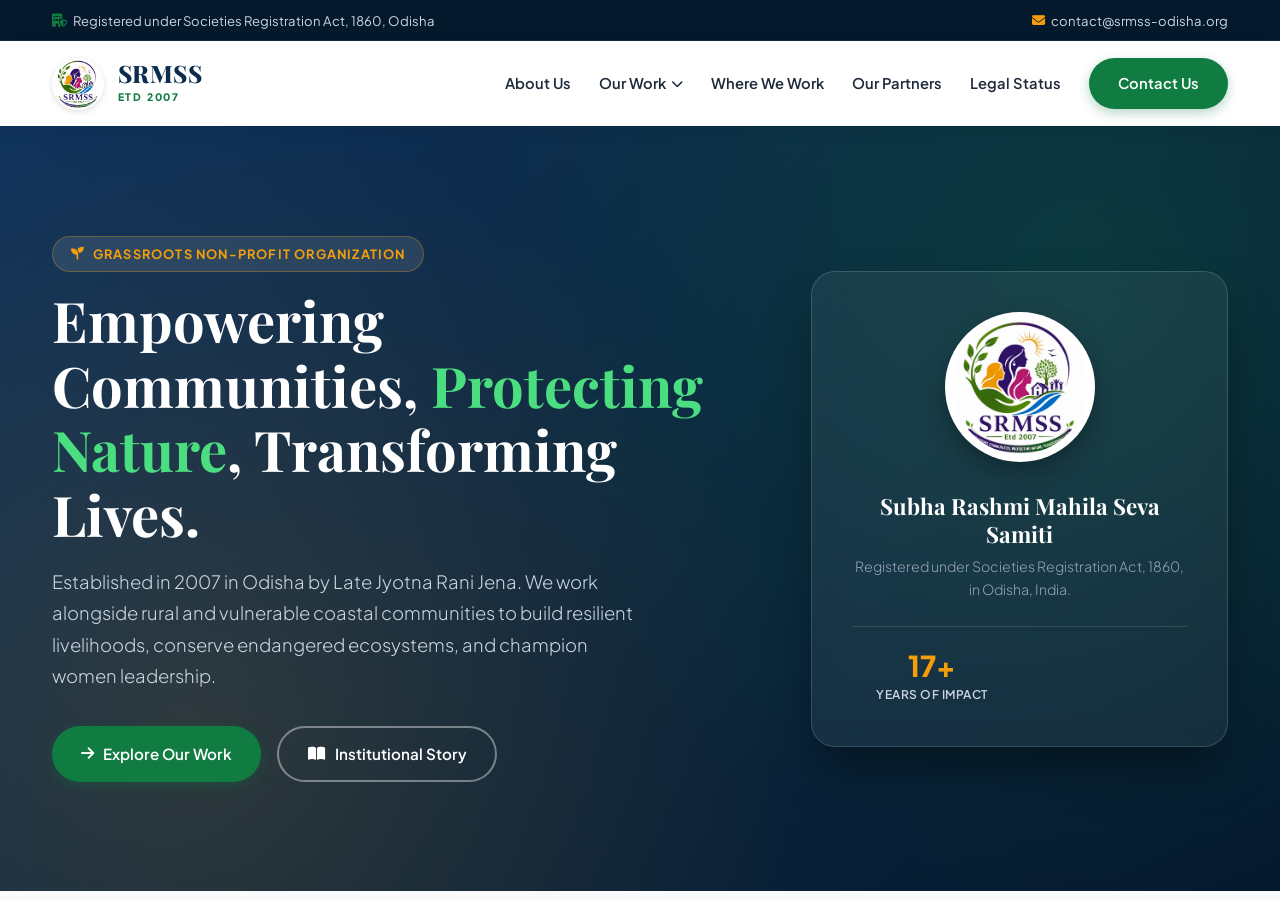
==== index.html @ d003ce86 "Update index.html" ====
<!DOCTYPE html>
<html lang="en">
<head>
    <meta charset="UTF-8">
    <meta name="viewport" content="width=device-width, initial-scale=1.0">
    <title>SRMSS | Subha Rashmi Mahila Seva Samiti</title>
    
    <link rel="preconnect" href="https://fonts.googleapis.com">
    <link rel="preconnect" href="https://fonts.gstatic.com" crossorigin>
    <link href="https://fonts.googleapis.com/css2?family=Plus+Jakarta+Sans:wght@300;400;500;600;700;800&family=Playfair+Display:ital,wght@0,600;0,700;0,800;1,600&display=swap" rel="stylesheet">
    <link rel="stylesheet" href="https://cdnjs.cloudflare.com/ajax/libs/font-awesome/6.4.0/css/all.min.css">
    
    <style>
        :root {
            --primary-blue: #0b2c4d;
            --secondary-blue: #164273;
            --accent-green: #107c41;
            --emerald-light: #e6f4ed;
            --accent-gold: #f59e0b;
            --gold-light: #fef3c7;
            --text-dark: #1e293b;
            --text-muted: #64748b;
            --bg-light: #f8fafc;
            --white: #ffffff;
            --card-shadow: 0 10px 25px -5px rgba(0, 0, 0, 0.08), 0 8px 10px -6px rgba(0, 0, 0, 0.04);
            --hover-shadow: 0 20px 25px -5px rgba(0, 0, 0, 0.12), 0 8px 10px -6px rgba(0, 0, 0, 0.06);
            --transition: all 0.3s cubic-bezier(0.4, 0, 0.2, 1);
        }

        * { margin: 0; padding: 0; box-sizing: border-box; }
        html { scroll-behavior: smooth; font-size: 16px; scroll-padding-top: 90px; }
        body { font-family: 'Plus Jakarta Sans', sans-serif; color: var(--text-dark); background-color: var(--bg-light); line-height: 1.6; overflow-x: hidden; }
        h1, h2, h3, h4, h5 { font-family: 'Playfair Display', serif; color: var(--primary-blue); line-height: 1.25; }
        a { text-decoration: none; color: inherit; transition: var(--transition); }
        ul { list-style: none; }
        .container { width: 100%; max-width: 1240px; margin: 0 auto; padding: 0 2rem; }

        /* Global Badges & Buttons */
        .badge { display: inline-flex; align-items: center; gap: 0.5rem; padding: 0.45rem 1.1rem; background: var(--emerald-light); color: var(--accent-green); border-radius: 50px; font-weight: 700; font-size: 0.8rem; text-transform: uppercase; letter-spacing: 1.2px; margin-bottom: 1rem; }
        .btn { display: inline-flex; align-items: center; justify-content: center; padding: 0.85rem 1.8rem; border-radius: 50px; font-weight: 600; transition: var(--transition); cursor: pointer; border: none; gap: 0.6rem; font-size: 0.95rem; }
        .btn-primary { background: var(--accent-green); color: var(--white); box-shadow: 0 4px 12px rgba(16, 124, 65, 0.3); }
        .btn-primary:hover { background: #0c6333; transform: translateY(-2px); color: var(--white); box-shadow: 0 6px 16px rgba(16, 124, 65, 0.4); }
        .btn-secondary { background: var(--primary-blue); color: var(--white); }
        .btn-secondary:hover { background: var(--secondary-blue); transform: translateY(-2px); color: var(--white); }
        .btn-outline { border: 2px solid rgba(255, 255, 255, 0.4); color: var(--white); background: transparent; }
        .btn-outline:hover { background: var(--white); color: var(--primary-blue); transform: translateY(-2px); }

        /* Top Announcement Bar */
        .top-bar { background: #05192d; color: #cbd5e1; font-size: 0.82rem; padding: 0.6rem 0; border-bottom: 1px solid rgba(255,255,255,0.08); }
        .top-bar .container { display: flex; justify-content: space-between; align-items: center; flex-wrap: wrap; gap: 0.5rem; }
        .top-bar span { display: inline-flex; align-items: center; gap: 0.4rem; }

        /* Fixed Header Navigation */
        header { position: sticky; top: 0; left: 0; width: 100%; background: rgba(255, 255, 255, 0.98); backdrop-filter: blur(12px); z-index: 10000; box-shadow: 0 4px 15px rgba(0, 0, 0, 0.06); }
        nav { display: flex; justify-content: space-between; align-items: center; height: 85px; }
        .logo-container { display: flex; align-items: center; gap: 0.85rem; }
        .logo-img { width: 52px; height: 52px; border-radius: 50%; object-fit: contain; background: var(--white); padding: 2px; box-shadow: 0 2px 6px rgba(0,0,0,0.12); }
        .logo-text { display: flex; flex-direction: column; }
        .logo-title { font-family: 'Playfair Display', serif; font-size: 1.5rem; font-weight: 800; color: var(--primary-blue); line-height: 1; letter-spacing: 0.5px; }
        .logo-subtitle { font-size: 0.65rem; color: var(--accent-green); font-weight: 800; text-transform: uppercase; letter-spacing: 1.8px; margin-top: 4px; }

        /* Navigation Menu */
        .nav-links { display: flex; gap: 1.75rem; align-items: center; }
        .nav-links > li { position: relative; padding: 1rem 0; }
        .nav-links a { font-weight: 600; color: var(--text-dark); font-size: 0.92rem; display: flex; align-items: center; gap: 0.35rem; }
        .nav-links a:hover, .nav-links a.active { color: var(--accent-green); }

        /* Dropdown Menu */
        .dropdown-menu { position: absolute; top: 100%; left: 0; width: 260px; background: var(--white); border-radius: 12px; box-shadow: 0 15px 35px rgba(0,0,0,0.15); padding: 0.6rem 0; opacity: 0; visibility: hidden; transform: translateY(10px); transition: var(--transition); border: 1px solid rgba(0,0,0,0.06); z-index: 10001; }
        .nav-links > li:hover .dropdown-menu { opacity: 1; visibility: visible; transform: translateY(0); }
        .dropdown-menu li a { padding: 0.65rem 1.4rem; font-size: 0.86rem; font-weight: 500; color: var(--text-muted); border-left: 3px solid transparent; display: block; }
        .dropdown-menu li a:hover { background: var(--bg-light); color: var(--accent-green); border-left-color: var(--accent-green); padding-left: 1.65rem; }

        .mobile-toggle { display: none; font-size: 1.6rem; cursor: pointer; color: var(--primary-blue); }

        /* Hero Banner */
        .hero { min-height: 85vh; display: flex; align-items: center; padding: 5rem 0; background: linear-gradient(135deg, #0f335c 0%, #0a2540 50%, #05192d 100%); color: var(--white); position: relative; overflow: hidden; }
        .hero::before { content: ''; position: absolute; top: 0; left: 0; right: 0; bottom: 0; background: radial-gradient(circle at 85% 20%, rgba(16, 124, 65, 0.25) 0%, transparent 50%), radial-gradient(circle at 15% 80%, rgba(245, 158, 11, 0.15) 0%, transparent 50%); pointer-events: none; }
        .hero-grid { display: grid; grid-template-columns: 1.25fr 0.75fr; gap: 4rem; align-items: center; position: relative; z-index: 1; }
        .hero h1 { font-size: 3.5rem; color: var(--white); margin-bottom: 1.25rem; font-weight: 700; line-height: 1.15; }
        .hero h1 span { color: #4ade80; }
        .hero p { font-size: 1.15rem; color: #cbd5e1; margin-bottom: 2.2rem; max-width: 600px; font-weight: 300; line-height: 1.7; }
        
        /* Hero Visual Card */
        .hero-card { background: rgba(255, 255, 255, 0.06); border: 1px solid rgba(255, 255, 255, 0.15); padding: 2.5rem; border-radius: 24px; backdrop-filter: blur(12px); text-align: center; box-shadow: 0 25px 50px -12px rgba(0, 0, 0, 0.5); }
        .hero-card img { width: 150px; height: 150px; margin: 0 auto 1.5rem; border-radius: 50%; background: var(--white); padding: 8px; box-shadow: 0 10px 25px rgba(0,0,0,0.3); }
        .hero-card h3 { color: var(--white); font-size: 1.4rem; margin-bottom: 0.4rem; }
        .hero-card p { color: #94a3b8; font-size: 0.88rem; margin-bottom: 1.5rem; }
        .hero-stats { display: grid; grid-template-columns: 1fr 1fr; gap: 1rem; border-top: 1px solid rgba(255,255,255,0.12); padding-top: 1.5rem; }
        .stat-item h4 { color: var(--accent-gold); font-size: 1.8rem; font-family: 'Plus Jakarta Sans', sans-serif; font-weight: 800; line-height: 1; }
        .stat-item span { font-size: 0.75rem; color: #cbd5e1; text-transform: uppercase; letter-spacing: 0.5px; font-weight: 600; }

        /* Section Layouts */
        .section-padding { padding: 6rem 0; }
        .section-header { text-align: center; max-width: 780px; margin: 0 auto 4rem; }
        .section-header h2 { font-size: 2.6rem; margin-bottom: 1rem; }
        .section-header p { color: var(--text-muted); font-size: 1.1rem; line-height: 1.7; }

        /* Grid Utilities */
        .grid-2 { display: grid; grid-template-columns: 1fr 1fr; gap: 3.5rem; align-items: center; }
        .grid-3 { display: grid; grid-template-columns: repeat(3, 1fr); gap: 2.2rem; }
        .grid-4 { display: grid; grid-template-columns: repeat(4, 1fr); gap: 1.5rem; }

        /* Overview & Mission Section */
        .about-box { background: var(--white); padding: 3rem; border-radius: 24px; box-shadow: var(--card-shadow); border-left: 6px solid var(--accent-green); }
        .about-box h3 { font-size: 1.8rem; margin-bottom: 1rem; }
        .about-box p { color: var(--text-muted); margin-bottom: 1.25rem; font-size: 1.02rem; }
        .quote-box { background: var(--emerald-light); padding: 1.5rem; border-radius: 12px; margin-top: 1.5rem; }
        .quote-box p { color: var(--primary-blue); font-weight: 600; font-size: 1.05rem; margin: 0; font-style: italic; }

        /* Thematic Pillars Grid */
        .pillar-card { background: var(--white); border-radius: 20px; overflow: hidden; box-shadow: var(--card-shadow); transition: var(--transition); border: 1px solid rgba(0,0,0,0.04); display: flex; flex-direction: column; justify-content: space-between; }
        .pillar-card:hover { transform: translateY(-8px); box-shadow: var(--hover-shadow); }
        .pillar-header { padding: 2.2rem 2.2rem 1rem; position: relative; }
        .pillar-icon { width: 54px; height: 54px; border-radius: 14px; background: var(--emerald-light); color: var(--accent-green); display: flex; align-items: center; justify-content: center; font-size: 1.6rem; margin-bottom: 1.5rem; }
        .pillar-card.gold .pillar-icon { background: var(--gold-light); color: var(--accent-gold); }
        .pillar-card.blue .pillar-icon { background: #e0f2fe; color: var(--primary-blue); }
        .pillar-card h3 { font-size: 1.45rem; margin-bottom: 0.75rem; }
        .pillar-card p { color: var(--text-muted); font-size: 0.94rem; margin-bottom: 1.5rem; line-height: 1.6; }
        .pillar-body { padding: 0 2.2rem 2.2rem; }
        .bullet-list { padding-left: 1.2rem; margin-bottom: 1.8rem; }
        .bullet-list li { font-size: 0.88rem; color: var(--text-muted); margin-bottom: 0.5rem; list-style-type: disc; }
        .card-link { display: inline-flex; align-items: center; gap: 0.5rem; font-weight: 700; color: var(--accent-green); font-size: 0.92rem; transition: var(--transition); }
        .card-link:hover { gap: 0.8rem; color: var(--primary-blue); }

        /* Approach Step Methodology */
        .approach-sec { background: #f1f5f9; }
        .step-card { background: var(--white); padding: 1.8rem; border-radius: 16px; text-align: center; box-shadow: 0 4px 6px rgba(0,0,0,0.03); transition: var(--transition); position: relative; border-bottom: 4px solid transparent; }
        .step-card:hover { transform: translateY(-5px); box-shadow: var(--card-shadow); border-bottom-color: var(--accent-green); }
        .step-num { font-size: 0.75rem; font-weight: 800; color: #94a3b8; text-transform: uppercase; letter-spacing: 1px; display: block; margin-bottom: 0.8rem; }
        .step-icon { width: 50px; height: 50px; border-radius: 50%; background: var(--bg-light); color: var(--primary-blue); display: flex; align-items: center; justify-content: center; font-size: 1.3rem; margin: 0 auto 1rem; transition: var(--transition); }
        .step-card:hover .step-icon { background: var(--accent-green); color: var(--white); }
        .step-card h4 { font-size: 1.15rem; margin-bottom: 0.4rem; font-family: 'Plus Jakarta Sans', sans-serif; font-weight: 700; }
        .step-card p { font-size: 0.85rem; color: var(--text-muted); }

        /* Impact Counter Banner */
        .impact-banner { background: linear-gradient(135deg, #0b2c4d 0%, #107c41 100%); color: var(--white); padding: 5rem 0; text-align: center; }
        .impact-grid { display: grid; grid-template-columns: repeat(4, 1fr); gap: 2rem; }
        .impact-item h3 { font-size: 3.2rem; color: var(--accent-gold); font-family: 'Plus Jakarta Sans', sans-serif; font-weight: 800; margin-bottom: 0.2rem; line-height: 1; }
        .impact-item p { font-size: 1rem; color: #e2e8f0; font-weight: 500; }

        /* Where We Work Summary */
        .loc-box { background: var(--white); padding: 3rem; border-radius: 24px; box-shadow: var(--card-shadow); }
        .loc-list li { display: flex; gap: 1rem; align-items: flex-start; margin-bottom: 1.25rem; font-size: 0.96rem; color: var(--text-muted); }
        .loc-list li i { color: var(--accent-green); font-size: 1.2rem; margin-top: 3px; }

        /* Call to Action Banner */
        .cta-sec { background: #0a2540; color: var(--white); padding: 5rem 0; text-align: center; position: relative; }
        .cta-sec h2 { color: var(--white); font-size: 2.8rem; margin-bottom: 1rem; }
        .cta-sec p { color: #cbd5e1; max-width: 650px; margin: 0 auto 2.5rem; font-size: 1.1rem; }

        /* Footer */
        footer { background: #05192d; color: var(--white); padding: 4.5rem 0 2rem; border-top: 4px solid var(--accent-green); }
        .footer-grid { display: grid; grid-template-columns: 2fr 1fr 1fr 1.5fr; gap: 3.5rem; margin-bottom: 3.5rem; }
        .footer-about p { color: #94a3b8; margin-top: 1rem; font-size: 0.9rem; max-width: 330px; line-height: 1.6; }
        .footer-links h4 { color: var(--white); font-size: 1.1rem; margin-bottom: 1.25rem; font-family: 'Plus Jakarta Sans', sans-serif; font-weight: 700; }
        .footer-links ul li { margin-bottom: 0.65rem; }
        .footer-links ul li a { color: #94a3b8; font-size: 0.9rem; }
        .footer-links ul li a:hover { color: var(--accent-green); padding-left: 5px; }
        .footer-contact li { display: flex; gap: 0.8rem; color: #94a3b8; margin-bottom: 0.8rem; font-size: 0.9rem; align-items: flex-start; }
        .footer-contact li i { color: var(--accent-green); margin-top: 4px; }
        .footer-bottom { border-top: 1px solid rgba(255, 255, 255, 0.1); padding-top: 2rem; text-align: center; color: #64748b; font-size: 0.85rem; display: flex; justify-content: space-between; align-items: center; flex-wrap: wrap; gap: 1rem; }

        /* Responsive Breakpoints */
        @media (max-width: 1024px) {
            .hero-grid, .grid-2, .grid-3, .grid-4 { grid-template-columns: 1fr 1fr; }
            .impact-grid, .footer-grid { grid-template-columns: 1fr 1fr; }
            .hero h1 { font-size: 2.8rem; }
        }
        @media (max-width: 768px) {
            .nav-links { position: fixed; top: 85px; left: -100%; width: 100%; height: calc(100vh - 85px); background: var(--white); flex-direction: column; justify-content: flex-start; padding-top: 2.5rem; gap: 1.25rem; box-shadow: 0 10px 15px rgba(0,0,0,0.05); z-index: 99999; }
            .nav-links.active { left: 0; }
            .nav-links > li { width: 100%; text-align: center; }
            .dropdown-menu { position: static; width: 90%; margin: 0.5rem auto 0; box-shadow: none; border: 1px solid rgba(0,0,0,0.08); display: none; }
            .nav-links > li:hover .dropdown-menu { display: block; }
            .mobile-toggle { display: block; }
            .hero-grid, .grid-2, .grid-3, .grid-4, .impact-grid, .footer-grid { grid-template-columns: 1fr; }
            .hero { text-align: center; padding: 3rem 0; }
            .hero p { margin: 0 auto 2rem; }
            .hero-stats { max-width: 300px; margin: 1.5rem auto 0; }
            .section-header h2, .hero h1, .cta-sec h2 { font-size: 2.2rem; }
        }
    </style>
</head>
<body>

    <div class="top-bar">
        <div class="container">
            <span><i class="fa-solid fa-building-shield" style="color: var(--accent-green);"></i> Registered under Societies Registration Act, 1860, Odisha</span>
            <span><i class="fa-solid fa-envelope" style="color: var(--accent-gold);"></i> contact@srmss-odisha.org</span>
        </div>
    </div>

    <header>
        <div class="container">
            <nav>
                <a href="index.html" class="logo-container">
                    <img src="IMG-20260717-WA0000.jpg" alt="SRMSS Logo" class="logo-img" onerror="this.src='https://via.placeholder.com/52/0b2c4d/ffffff?text=SRMSS'">
                    <div class="logo-text">
                        <span class="logo-title">SRMSS</span>
                        <span class="logo-subtitle">Etd 2007</span>
                    </div>
                </a>
                <ul class="nav-links" id="navLinks">
                    <li><a href="about.html">About Us</a></li>
                    <li class="dropdown">
                        <a href="work.html">Our Work <i class="fa-solid fa-chevron-down" style="font-size: 0.75rem;"></i></a>
                        <ul class="dropdown-menu">
                            <li><a href="work.html#fisheries"><i class="fa-solid fa-fish"></i> Sustainable Fisheries</a></li>
                            <li><a href="work.html#women"><i class="fa-solid fa-person-dress"></i> Women Empowerment</a></li>
                            <li><a href="work.html#coastal"><i class="fa-solid fa-water"></i> Coastal Conservation</a></li>
                            <li><a href="work.html#disaster"><i class="fa-solid fa-house-tsunami"></i> Disaster Preparedness</a></li>
                            <li><a href="work.html#wash"><i class="fa-solid fa-faucet-drip"></i> WASH Initiatives</a></li>
                            <li><a href="work.html#health"><i class="fa-solid fa-heart-pulse"></i> Community Health</a></li>
                        </ul>
                    </li>
                    <li><a href="where-we-work.html">Where We Work</a></li>
                    <li><a href="partners.html">Our Partners</a></li>
                    <li><a href="legal-status.html">Legal Status</a></li>
                    <li><a href="contact.html" class="btn btn-primary" style="color:white;">Contact Us</a></li>
                </ul>
                <div class="mobile-toggle" id="mobileToggle"><i class="fa-solid fa-bars"></i></div>
            </nav>
        </div>
    </header>

    <section class="hero">
        <div class="container">
            <div class="hero-grid">
                <div>
                    <div class="badge" style="background: rgba(255,255,255,0.1); color: var(--accent-gold); border: 1px solid rgba(245,158,11,0.3);"><i class="fa-solid fa-seedling"></i> Grassroots Non-Profit Organization</div>
                    <h1>Empowering Communities, <span>Protecting Nature</span>, Transforming Lives.</h1>
                    <p>Established in 2007 in Odisha by Late Jyotna Rani Jena. We work alongside rural and vulnerable coastal communities to build resilient livelihoods, conserve endangered ecosystems, and champion women leadership.</p>
                    <div style="display: flex; gap: 1rem; flex-wrap: wrap; justify-content: inherit;">
                        <a href="work.html" class="btn btn-primary"><i class="fa-solid fa-arrow-right"></i> Explore Our Work</a>
                        <a href="about.html" class="btn btn-outline"><i class="fa-solid fa-book-open"></i> Institutional Story</a>
                    </div>
                </div>
                <div class="hero-card">
                    <img src="IMG-20260717-WA0000.jpg" alt="SRMSS Emblem" onerror="this.src='https://via.placeholder.com/150/107c41/ffffff?text=SRMSS'">
                    <h3>Subha Rashmi Mahila Seva Samiti</h3>
                    <p>Registered under Societies Registration Act, 1860, in Odisha, India.</p>
                    <div class="hero-stats">
                        <div class="stat-item">
                            <h4>17+</h4>
                            <span>Years of Impact</span>
                        </div>
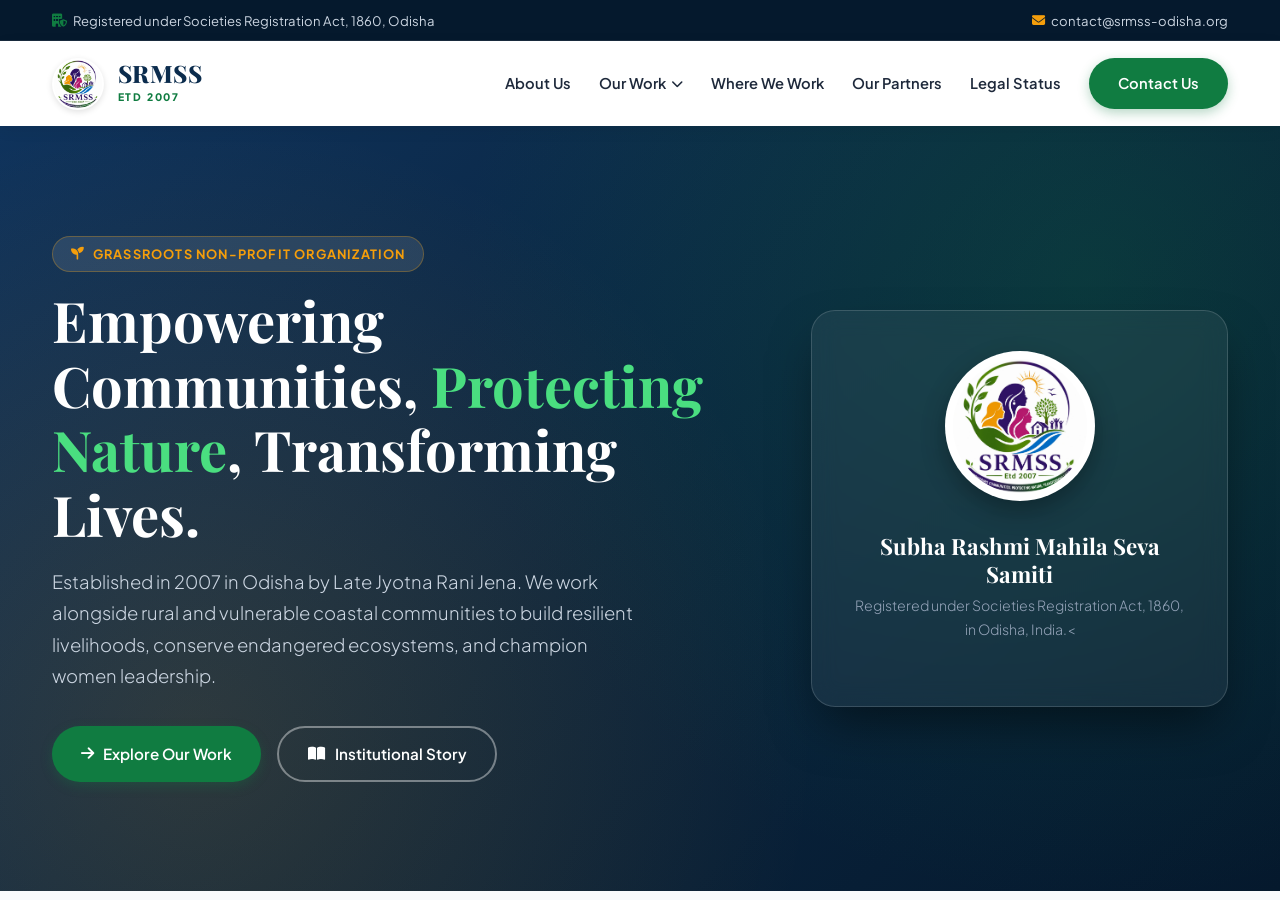
==== commit 1c4c91a5: "Update index.html" ====
--- a/index.html
+++ b/index.html
@@ -4,6 +4,7 @@
     <meta charset="UTF-8">
     <meta name="viewport" content="width=device-width, initial-scale=1.0">
     <title>SRMSS | Subha Rashmi Mahila Seva Samiti</title>
+    <meta name="description" content="Subha Rashmi Mahila Seva Samiti (SRMSS) is a registered grassroots non-profit organization established in 2007 in Odisha, dedicated to sustainable development, coastal conservation, and women empowerment.">
     
     <link rel="preconnect" href="https://fonts.googleapis.com">
     <link rel="preconnect" href="https://fonts.gstatic.com" crossorigin>
@@ -239,10 +240,4 @@
                 <div class="hero-card">
                     <img src="IMG-20260717-WA0000.jpg" alt="SRMSS Emblem" onerror="this.src='https://via.placeholder.com/150/107c41/ffffff?text=SRMSS'">
                     <h3>Subha Rashmi Mahila Seva Samiti</h3>
-                    <p>Registered under Societies Registration Act, 1860, in Odisha, India.</p>
-                    <div class="hero-stats">
-                        <div class="stat-item">
-                            <h4>17+</h4>
-                            <span>Years of Impact</span>
-                        </div>
-                   
+                    <p>Registered under Societies Registration Act, 1860, in Odisha, India.<
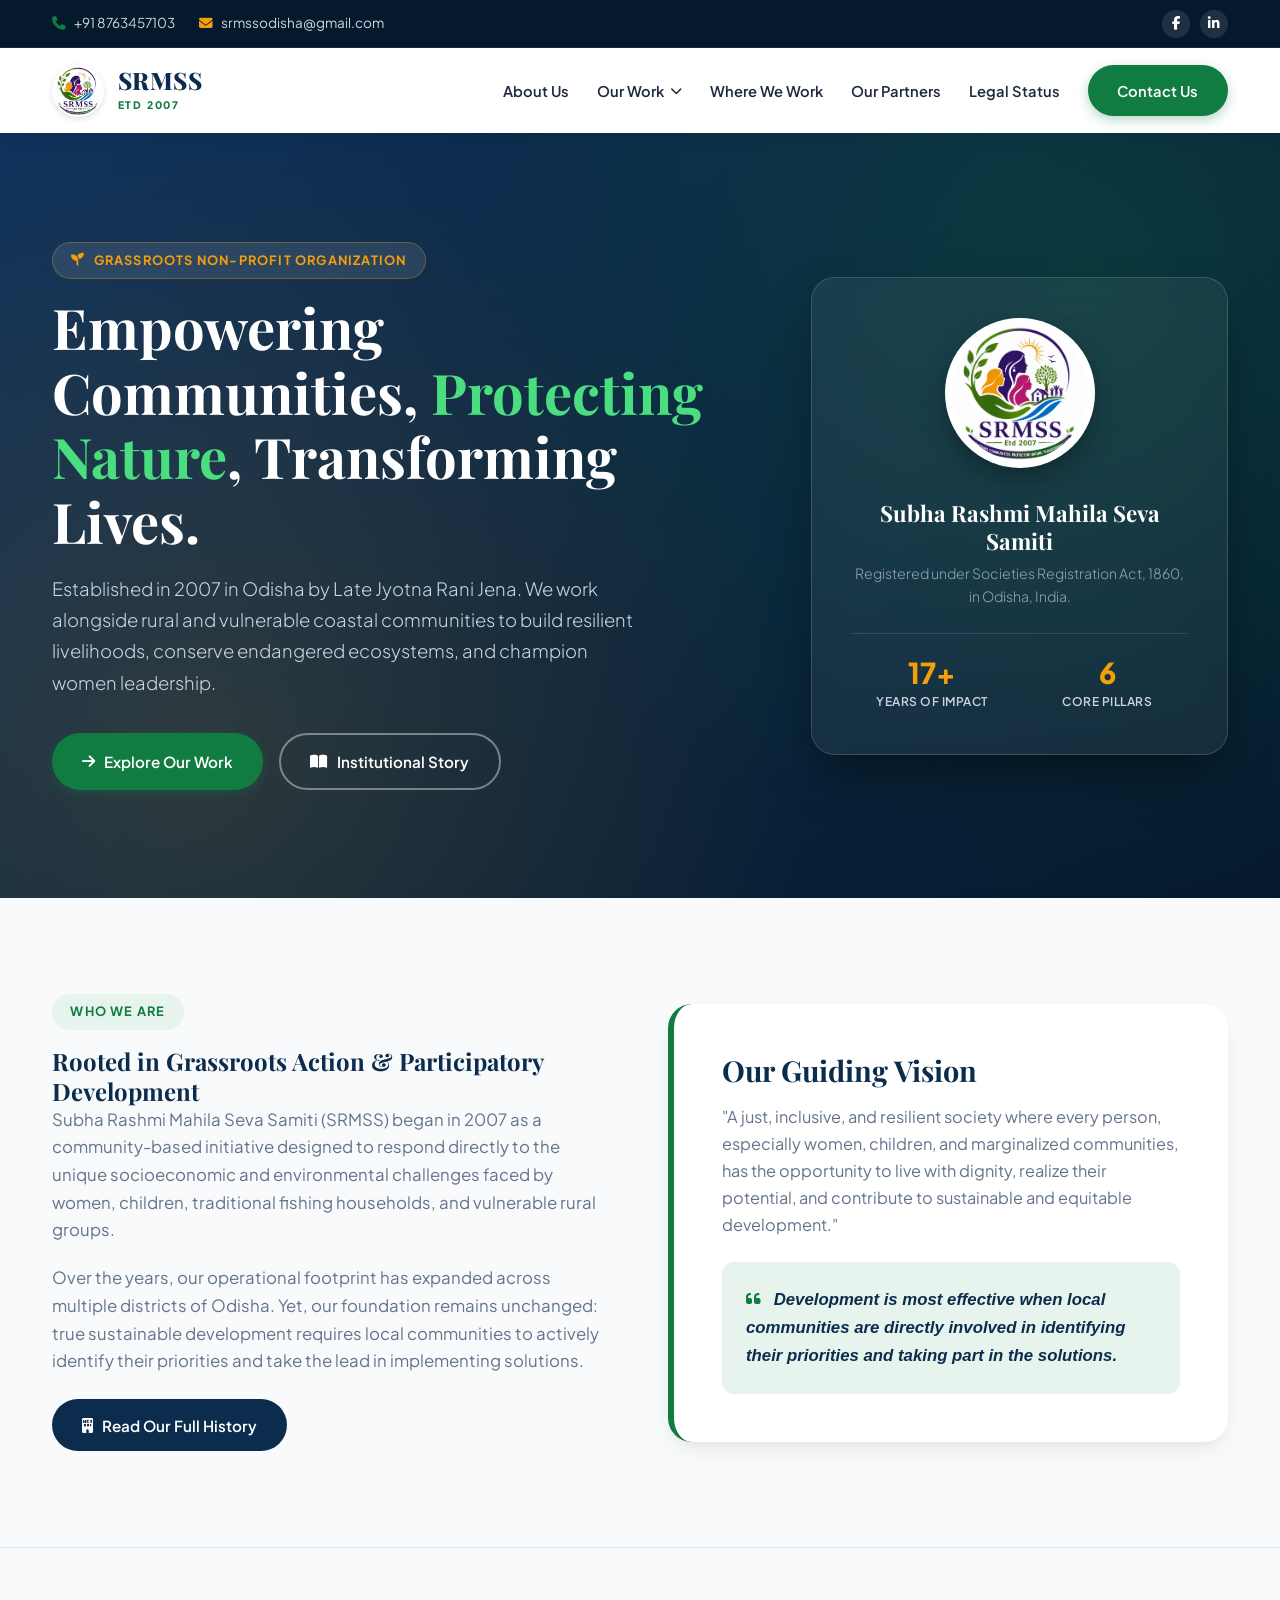
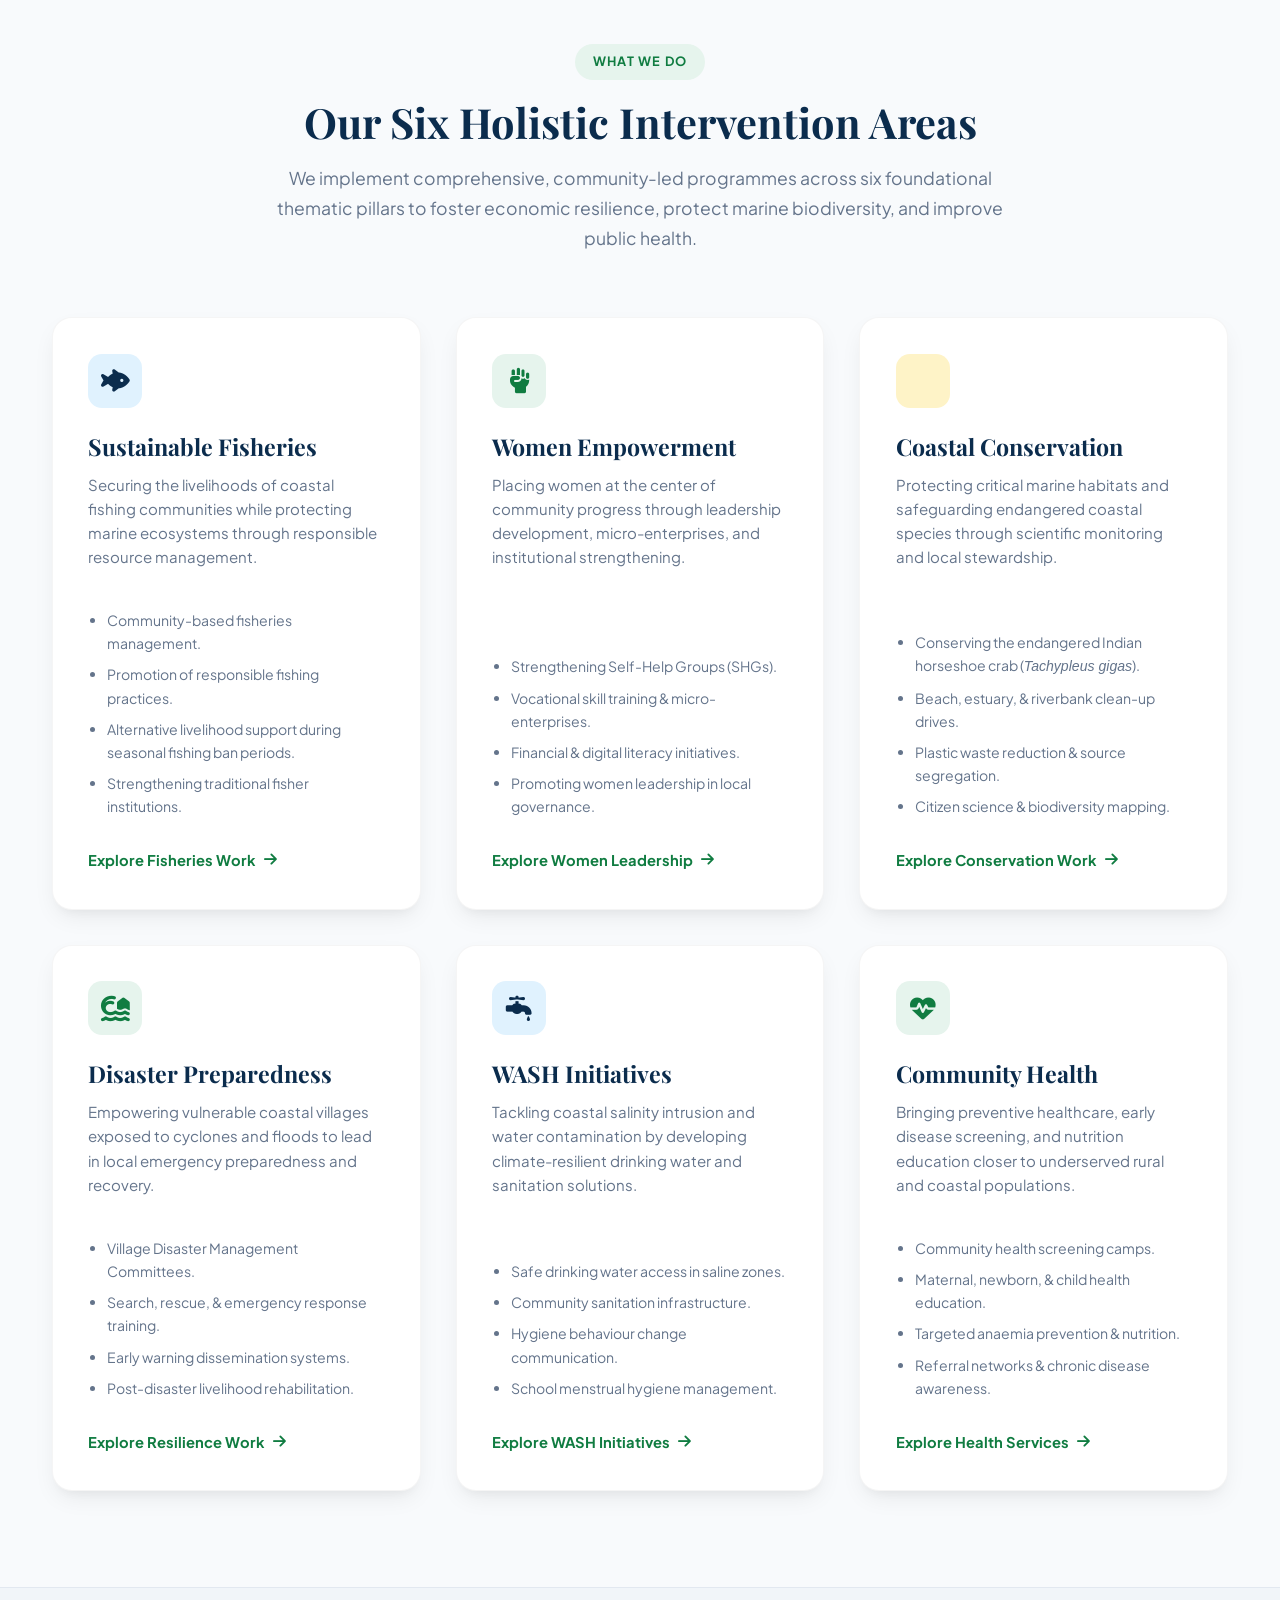
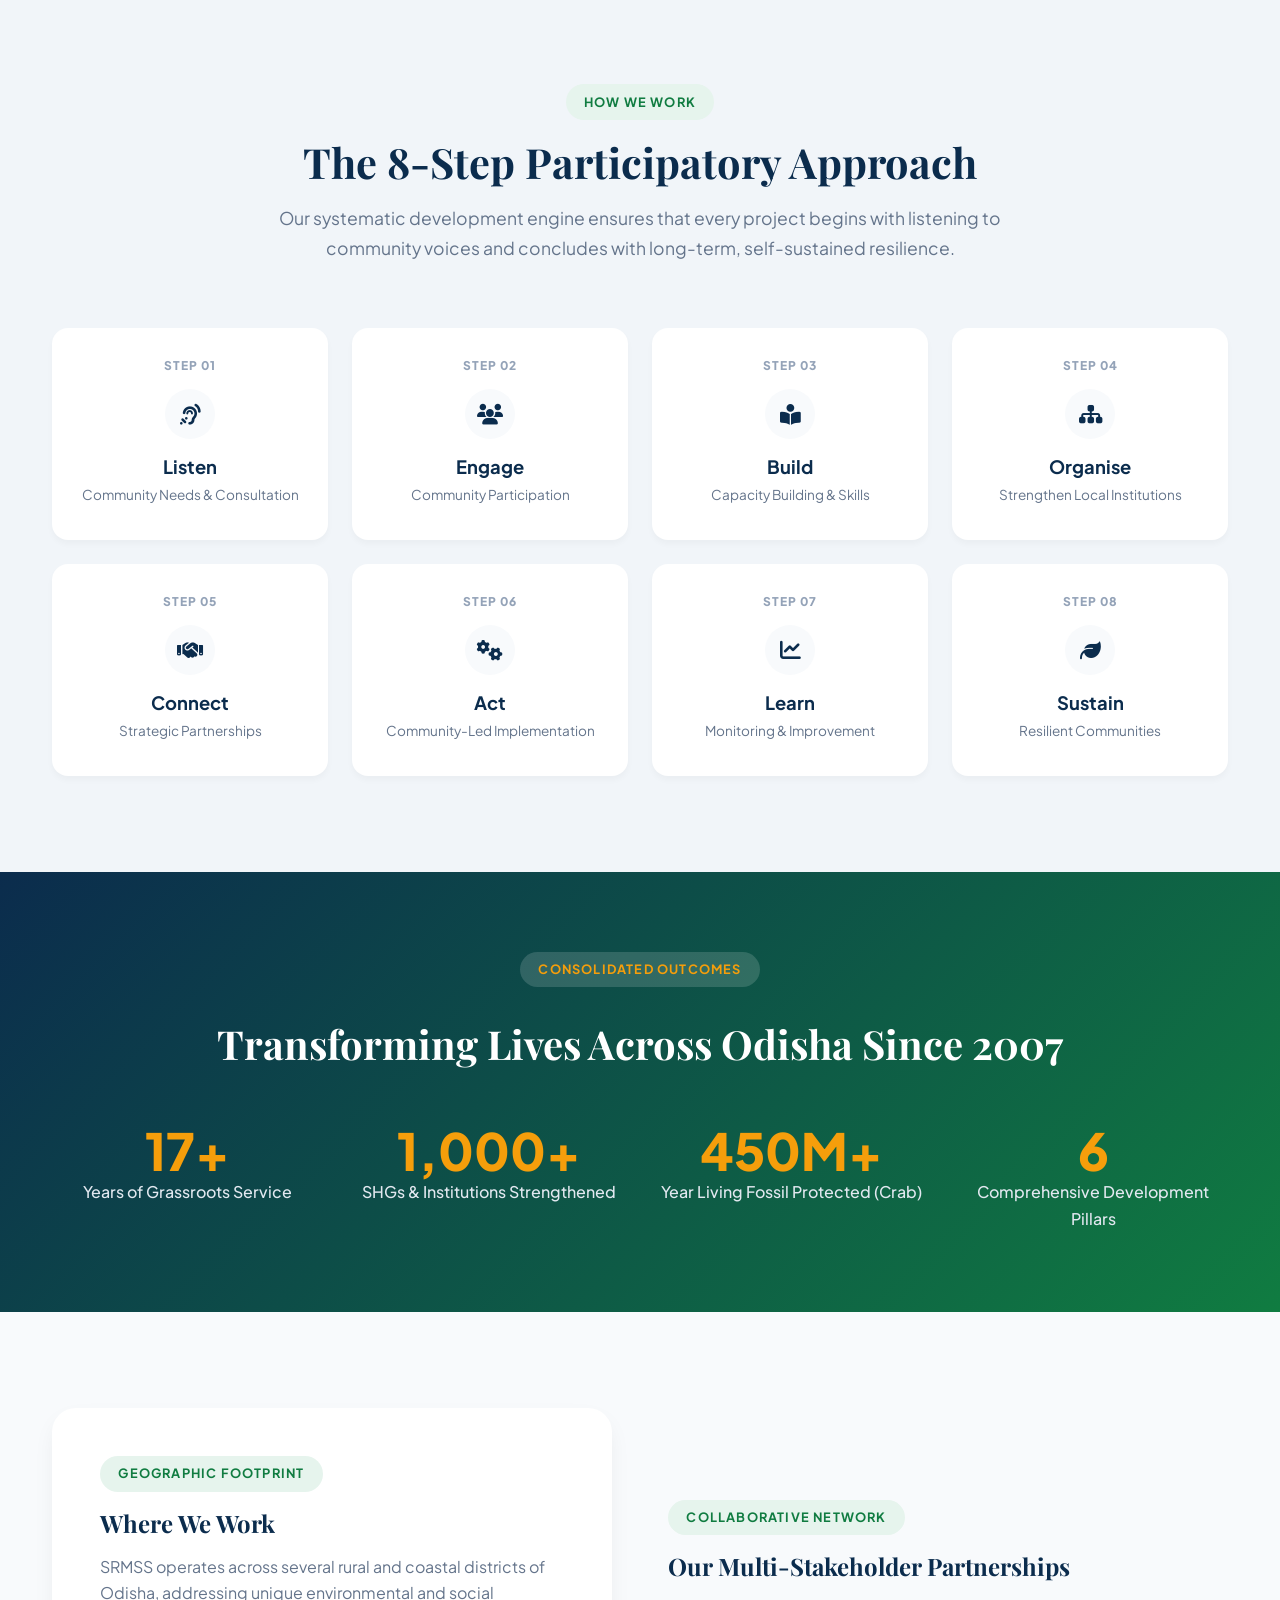
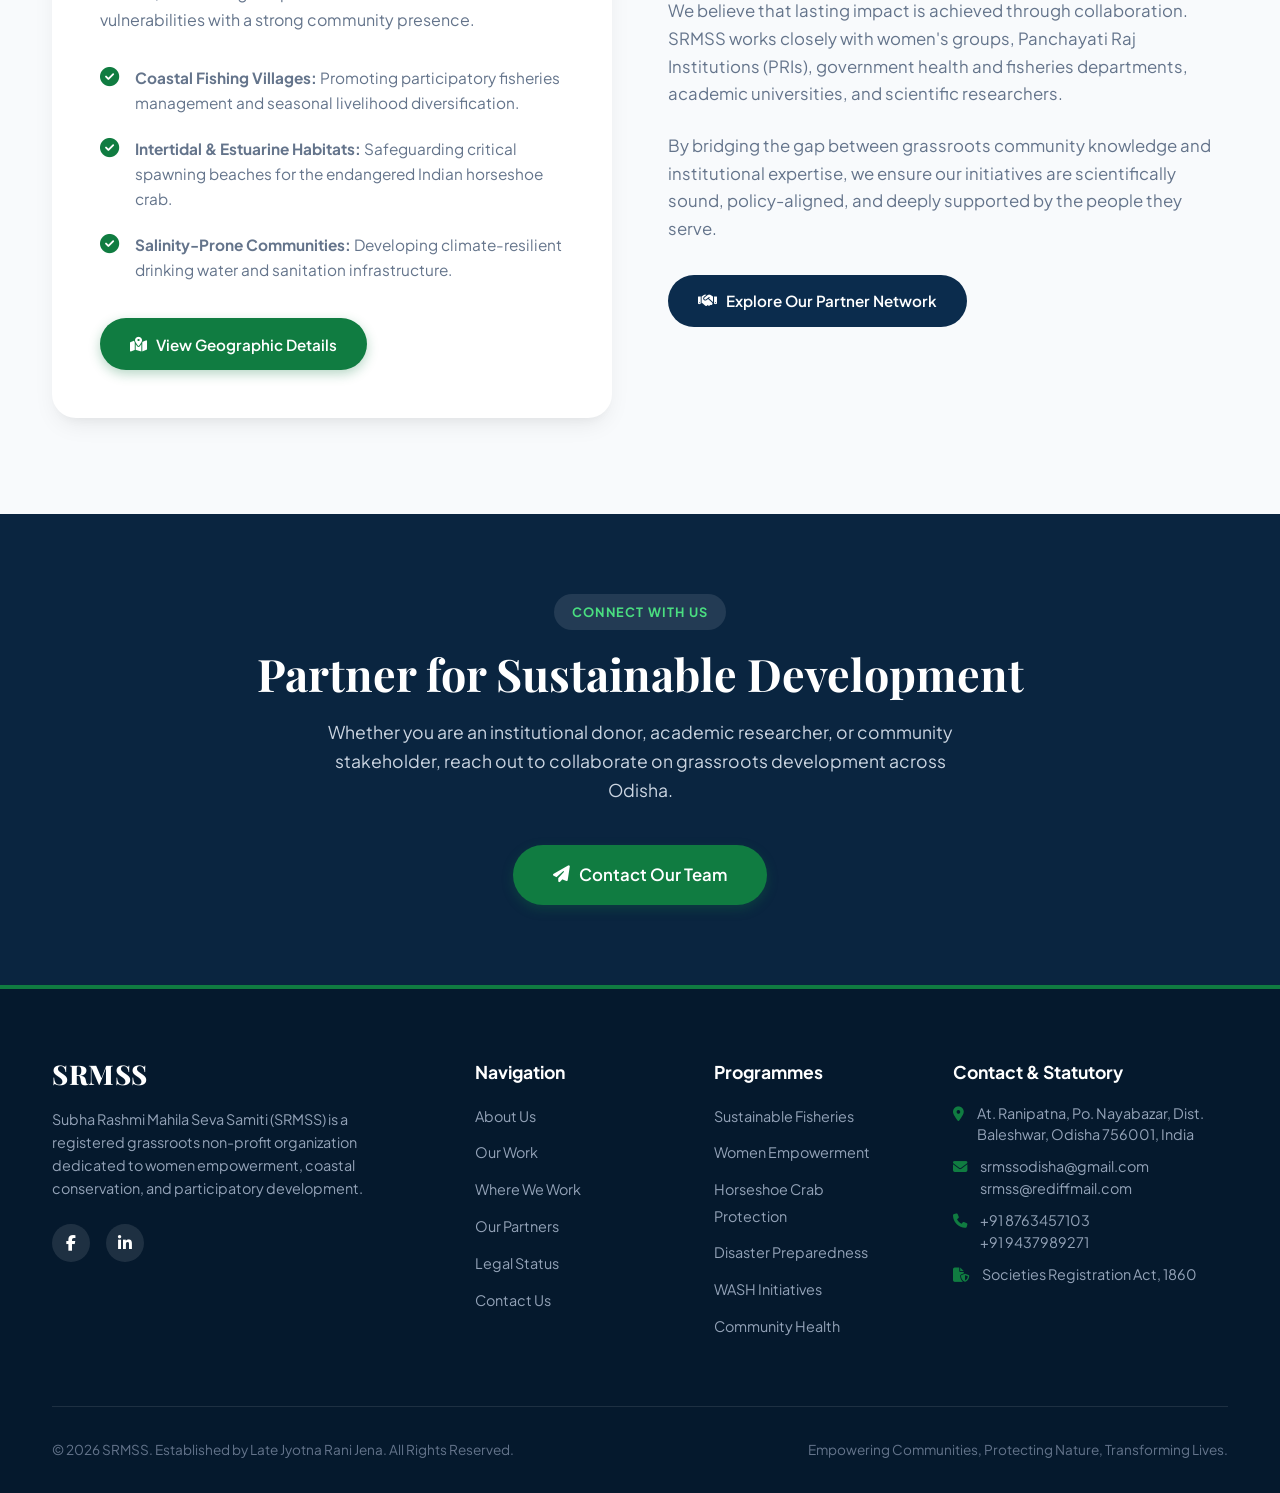
==== commit 0728ce0b: "Update index.html" ====
--- a/index.html
+++ b/index.html
@@ -4,7 +4,7 @@
     <meta charset="UTF-8">
     <meta name="viewport" content="width=device-width, initial-scale=1.0">
     <title>SRMSS | Subha Rashmi Mahila Seva Samiti</title>
-    <meta name="description" content="Subha Rashmi Mahila Seva Samiti (SRMSS) is a registered grassroots non-profit organization established in 2007 in Odisha, dedicated to sustainable development, coastal conservation, and women empowerment.">
+    <meta name="description" content="Subha Rashmi Mahila Seva Samiti (SRMSS) is a registered grassroots non-profit organization established in 2007 in Odisha, dedicated to participatory development, coastal conservation, and women empowerment.">
     
     <link rel="preconnect" href="https://fonts.googleapis.com">
     <link rel="preconnect" href="https://fonts.gstatic.com" crossorigin>
@@ -29,16 +29,16 @@
         }
 
         * { margin: 0; padding: 0; box-sizing: border-box; }
-        html { scroll-behavior: smooth; font-size: 16px; scroll-padding-top: 90px; }
-        body { font-family: 'Plus Jakarta Sans', sans-serif; color: var(--text-dark); background-color: var(--bg-light); line-height: 1.6; overflow-x: hidden; }
+        html { scroll-behavior: smooth; font-size: 16px; scroll-padding-top: 95px; }
+        body { font-family: 'Plus Jakarta Sans', sans-serif; color: var(--text-dark); background-color: var(--bg-light); line-height: 1.65; overflow-x: hidden; }
         h1, h2, h3, h4, h5 { font-family: 'Playfair Display', serif; color: var(--primary-blue); line-height: 1.25; }
         a { text-decoration: none; color: inherit; transition: var(--transition); }
         ul { list-style: none; }
         .container { width: 100%; max-width: 1240px; margin: 0 auto; padding: 0 2rem; }
 
         /* Global Badges & Buttons */
-        .badge { display: inline-flex; align-items: center; gap: 0.5rem; padding: 0.45rem 1.1rem; background: var(--emerald-light); color: var(--accent-green); border-radius: 50px; font-weight: 700; font-size: 0.8rem; text-transform: uppercase; letter-spacing: 1.2px; margin-bottom: 1rem; }
-        .btn { display: inline-flex; align-items: center; justify-content: center; padding: 0.85rem 1.8rem; border-radius: 50px; font-weight: 600; transition: var(--transition); cursor: pointer; border: none; gap: 0.6rem; font-size: 0.95rem; }
+        .badge { display: inline-flex; align-items: center; gap: 0.5rem; padding: 0.45rem 1.15rem; background: var(--emerald-light); color: var(--accent-green); border-radius: 50px; font-weight: 700; font-size: 0.8rem; text-transform: uppercase; letter-spacing: 1.2px; margin-bottom: 1rem; }
+        .btn { display: inline-flex; align-items: center; justify-content: center; padding: 0.85rem 1.85rem; border-radius: 50px; font-weight: 600; transition: var(--transition); cursor: pointer; border: none; gap: 0.6rem; font-size: 0.95rem; }
         .btn-primary { background: var(--accent-green); color: var(--white); box-shadow: 0 4px 12px rgba(16, 124, 65, 0.3); }
         .btn-primary:hover { background: #0c6333; transform: translateY(-2px); color: var(--white); box-shadow: 0 6px 16px rgba(16, 124, 65, 0.4); }
         .btn-secondary { background: var(--primary-blue); color: var(--white); }
@@ -47,9 +47,11 @@
         .btn-outline:hover { background: var(--white); color: var(--primary-blue); transform: translateY(-2px); }
 
         /* Top Announcement Bar */
-        .top-bar { background: #05192d; color: #cbd5e1; font-size: 0.82rem; padding: 0.6rem 0; border-bottom: 1px solid rgba(255,255,255,0.08); }
+        .top-bar { background: #05192d; color: #cbd5e1; font-size: 0.85rem; padding: 0.6rem 0; border-bottom: 1px solid rgba(255,255,255,0.08); }
         .top-bar .container { display: flex; justify-content: space-between; align-items: center; flex-wrap: wrap; gap: 0.5rem; }
-        .top-bar span { display: inline-flex; align-items: center; gap: 0.4rem; }
+        .top-bar span { display: inline-flex; align-items: center; gap: 0.5rem; }
+        .social-icons a { display: inline-flex; align-items: center; justify-content: center; width: 28px; height: 28px; border-radius: 50%; background: rgba(255,255,255,0.1); color: var(--white); transition: var(--transition); margin-left: 0.5rem; }
+        .social-icons a:hover { background: var(--accent-green); transform: translateY(-2px); }
 
         /* Fixed Header Navigation */
         header { position: sticky; top: 0; left: 0; width: 100%; background: rgba(255, 255, 255, 0.98); backdrop-filter: blur(12px); z-index: 10000; box-shadow: 0 4px 15px rgba(0, 0, 0, 0.06); }
@@ -150,7 +152,7 @@
         .cta-sec h2 { color: var(--white); font-size: 2.8rem; margin-bottom: 1rem; }
         .cta-sec p { color: #cbd5e1; max-width: 650px; margin: 0 auto 2.5rem; font-size: 1.1rem; }
 
-        /* Footer */
+        /* Comprehensive Footer */
         footer { background: #05192d; color: var(--white); padding: 4.5rem 0 2rem; border-top: 4px solid var(--accent-green); }
         .footer-grid { display: grid; grid-template-columns: 2fr 1fr 1fr 1.5fr; gap: 3.5rem; margin-bottom: 3.5rem; }
         .footer-about p { color: #94a3b8; margin-top: 1rem; font-size: 0.9rem; max-width: 330px; line-height: 1.6; }
@@ -158,7 +160,7 @@
         .footer-links ul li { margin-bottom: 0.65rem; }
         .footer-links ul li a { color: #94a3b8; font-size: 0.9rem; }
         .footer-links ul li a:hover { color: var(--accent-green); padding-left: 5px; }
-        .footer-contact li { display: flex; gap: 0.8rem; color: #94a3b8; margin-bottom: 0.8rem; font-size: 0.9rem; align-items: flex-start; }
+        .footer-contact li { display: flex; gap: 0.8rem; color: #94a3b8; margin-bottom: 1rem; font-size: 0.9rem; align-items: flex-start; line-height: 1.5; }
         .footer-contact li i { color: var(--accent-green); margin-top: 4px; }
         .footer-bottom { border-top: 1px solid rgba(255, 255, 255, 0.1); padding-top: 2rem; text-align: center; color: #64748b; font-size: 0.85rem; display: flex; justify-content: space-between; align-items: center; flex-wrap: wrap; gap: 1rem; }
 
@@ -187,8 +189,14 @@
 
     <div class="top-bar">
         <div class="container">
-            <span><i class="fa-solid fa-building-shield" style="color: var(--accent-green);"></i> Registered under Societies Registration Act, 1860, Odisha</span>
-            <span><i class="fa-solid fa-envelope" style="color: var(--accent-gold);"></i> contact@srmss-odisha.org</span>
+            <div style="display: flex; gap: 1.5rem; align-items: center; flex-wrap: wrap;">
+                <span><i class="fa-solid fa-phone" style="color: var(--accent-green);"></i> +91 8763457103</span>
+                <span><i class="fa-solid fa-envelope" style="color: var(--accent-gold);"></i> srmssodisha@gmail.com</span>
+            </div>
+            <div class="social-icons">
+                <a href="https://www.facebook.com/profile.php?id=61577730561571" target="_blank" aria-label="Facebook"><i class="fa-brands fa-facebook-f"></i></a>
+                <a href="https://www.linkedin.com/in/srmss-non-profits-0b79b623b/" target="_blank" aria-label="LinkedIn"><i class="fa-brands fa-linkedin-in"></i></a>
+            </div>
         </div>
     </div>
 
@@ -240,4 +248,348 @@
                 <div class="hero-card">
                     <img src="IMG-20260717-WA0000.jpg" alt="SRMSS Emblem" onerror="this.src='https://via.placeholder.com/150/107c41/ffffff?text=SRMSS'">
                     <h3>Subha Rashmi Mahila Seva Samiti</h3>
-                    <p>Registered under Societies Registration Act, 1860, in Odisha, India.<
+                    <p>Registered under Societies Registration Act, 1860, in Odisha, India.</p>
+                    <div class="hero-stats">
+                        <div class="stat-item">
+                            <h4>17+</h4>
+                            <span>Years of Impact</span>
+                        </div>
+                        <div class="stat-item">
+                            <h4>6</h4>
+                            <span>Core Pillars</span>
+                        </div>
+                    </div>
+                </div>
+            </div>
+        </div>
+    </section>
+
+    <section class="section-padding">
+        <div class="container">
+            <div class="grid-2">
+                <div>
+                    <span class="badge">Who We Are</span>
+                    <h2>Rooted in Grassroots Action & Participatory Development</h2>
+                    <p style="color: var(--text-muted); font-size: 1.05rem; margin-bottom: 1.25rem;">Subha Rashmi Mahila Seva Samiti (SRMSS) began in 2007 as a community-based initiative designed to respond directly to the unique socioeconomic and environmental challenges faced by women, children, traditional fishing households, and vulnerable rural groups.</p>
+                    <p style="color: var(--text-muted); font-size: 1.05rem; margin-bottom: 1.5rem;">Over the years, our operational footprint has expanded across multiple districts of Odisha. Yet, our foundation remains unchanged: true sustainable development requires local communities to actively identify their priorities and take the lead in implementing solutions.</p>
+                    <a href="about.html" class="btn btn-secondary"><i class="fa-solid fa-building-ngo"></i> Read Our Full History</a>
+                </div>
+                <div class="about-box">
+                    <h3>Our Guiding Vision</h3>
+                    <p>"A just, inclusive, and resilient society where every person, especially women, children, and marginalized communities, has the opportunity to live with dignity, realize their potential, and contribute to sustainable and equitable development."</p>
+                    <div class="quote-box">
+                        <p><i class="fa-solid fa-quote-left" style="color: var(--accent-green); margin-right: 8px;"></i> Development is most effective when local communities are directly involved in identifying their priorities and taking part in the solutions.</p>
+                    </div>
+                </div>
+            </div>
+        </div>
+    </section>
+
+    <section class="section-padding" style="background: #f8fafc; border-top: 1px solid #e2e8f0; border-bottom: 1px solid #e2e8f0;">
+        <div class="container">
+            <div class="section-header">
+                <span class="badge">What We Do</span>
+                <h2>Our Six Holistic Intervention Areas</h2>
+                <p>We implement comprehensive, community-led programmes across six foundational thematic pillars to foster economic resilience, protect marine biodiversity, and improve public health.</p>
+            </div>
+
+            <div class="grid-3">
+                <div class="pillar-card blue">
+                    <div class="pillar-header">
+                        <div class="pillar-icon"><i class="fa-solid fa-fish-fins"></i></div>
+                        <h3>Sustainable Fisheries</h3>
+                        <p>Securing the livelihoods of coastal fishing communities while protecting marine ecosystems through responsible resource management.</p>
+                    </div>
+                    <div class="pillar-body">
+                        <ul class="bullet-list">
+                            <li>Community-based fisheries management.</li>
+                            <li>Promotion of responsible fishing practices.</li>
+                            <li>Alternative livelihood support during seasonal fishing ban periods.</li>
+                            <li>Strengthening traditional fisher institutions.</li>
+                        </ul>
+                        <a href="work.html#fisheries" class="card-link">Explore Fisheries Work <i class="fa-solid fa-arrow-right"></i></a>
+                    </div>
+                </div>
+
+                <div class="pillar-card">
+                    <div class="pillar-header">
+                        <div class="pillar-icon"><i class="fa-solid fa-hand-fist"></i></div>
+                        <h3>Women Empowerment</h3>
+                        <p>Placing women at the center of community progress through leadership development, micro-enterprises, and institutional strengthening.</p>
+                    </div>
+                    <div class="pillar-body">
+                        <ul class="bullet-list">
+                            <li>Strengthening Self-Help Groups (SHGs).</li>
+                            <li>Vocational skill training & micro-enterprises.</li>
+                            <li>Financial & digital literacy initiatives.</li>
+                            <li>Promoting women leadership in local governance.</li>
+                        </ul>
+                        <a href="work.html#women" class="card-link">Explore Women Leadership <i class="fa-solid fa-arrow-right"></i></a>
+                    </div>
+                </div>
+
+                <div class="pillar-card gold">
+                    <div class="pillar-header">
+                        <div class="pillar-icon"><i class="fa-solid fa-crab"></i></div>
+                        <h3>Coastal Conservation</h3>
+                        <p>Protecting critical marine habitats and safeguarding endangered coastal species through scientific monitoring and local stewardship.</p>
+                    </div>
+                    <div class="pillar-body">
+                        <ul class="bullet-list">
+                            <li>Conserving the endangered Indian horseshoe crab (<em>Tachypleus gigas</em>).</li>
+                            <li>Beach, estuary, & riverbank clean-up drives.</li>
+                            <li>Plastic waste reduction & source segregation.</li>
+                            <li>Citizen science & biodiversity mapping.</li>
+                        </ul>
+                        <a href="work.html#coastal" class="card-link">Explore Conservation Work <i class="fa-solid fa-arrow-right"></i></a>
+                    </div>
+                </div>
+
+                <div class="pillar-card">
+                    <div class="pillar-header">
+                        <div class="pillar-icon"><i class="fa-solid fa-house-tsunami"></i></div>
+                        <h3>Disaster Preparedness</h3>
+                        <p>Empowering vulnerable coastal villages exposed to cyclones and floods to lead in local emergency preparedness and recovery.</p>
+                    </div>
+                    <div class="pillar-body">
+                        <ul class="bullet-list">
+                            <li>Village Disaster Management Committees.</li>
+                            <li>Search, rescue, & emergency response training.</li>
+                            <li>Early warning dissemination systems.</li>
+                            <li>Post-disaster livelihood rehabilitation.</li>
+                        </ul>
+                        <a href="work.html#disaster" class="card-link">Explore Resilience Work <i class="fa-solid fa-arrow-right"></i></a>
+                    </div>
+                </div>
+
+                <div class="pillar-card blue">
+                    <div class="pillar-header">
+                        <div class="pillar-icon"><i class="fa-solid fa-faucet-drip"></i></div>
+                        <h3>WASH Initiatives</h3>
+                        <p>Tackling coastal salinity intrusion and water contamination by developing climate-resilient drinking water and sanitation solutions.</p>
+                    </div>
+                    <div class="pillar-body">
+                        <ul class="bullet-list">
+                            <li>Safe drinking water access in saline zones.</li>
+                            <li>Community sanitation infrastructure.</li>
+                            <li>Hygiene behaviour change communication.</li>
+                            <li>School menstrual hygiene management.</li>
+                        </ul>
+                        <a href="work.html#wash" class="card-link">Explore WASH Initiatives <i class="fa-solid fa-arrow-right"></i></a>
+                    </div>
+                </div>
+
+                <div class="pillar-card">
+                    <div class="pillar-header">
+                        <div class="pillar-icon"><i class="fa-solid fa-heart-pulse"></i></div>
+                        <h3>Community Health</h3>
+                        <p>Bringing preventive healthcare, early disease screening, and nutrition education closer to underserved rural and coastal populations.</p>
+                    </div>
+                    <div class="pillar-body">
+                        <ul class="bullet-list">
+                            <li>Community health screening camps.</li>
+                            <li>Maternal, newborn, & child health education.</li>
+                            <li>Targeted anaemia prevention & nutrition.</li>
+                            <li>Referral networks & chronic disease awareness.</li>
+                        </ul>
+                        <a href="work.html#health" class="card-link">Explore Health Services <i class="fa-solid fa-arrow-right"></i></a>
+                    </div>
+                </div>
+            </div>
+        </div>
+    </section>
+
+    <section class="section-padding approach-sec">
+        <div class="container">
+            <div class="section-header">
+                <span class="badge">How We Work</span>
+                <h2>The 8-Step Participatory Approach</h2>
+                <p>Our systematic development engine ensures that every project begins with listening to community voices and concludes with long-term, self-sustained resilience.</p>
+            </div>
+            
+            <div class="grid-4">
+                <div class="step-card">
+                    <span class="step-num">Step 01</span>
+                    <div class="step-icon"><i class="fa-solid fa-ear-listen"></i></div>
+                    <h4>Listen</h4>
+                    <p>Community Needs & Consultation</p>
+                </div>
+                <div class="step-card">
+                    <span class="step-num">Step 02</span>
+                    <div class="step-icon"><i class="fa-solid fa-users"></i></div>
+                    <h4>Engage</h4>
+                    <p>Community Participation</p>
+                </div>
+                <div class="step-card">
+                    <span class="step-num">Step 03</span>
+                    <div class="step-icon"><i class="fa-solid fa-book-open-reader"></i></div>
+                    <h4>Build</h4>
+                    <p>Capacity Building & Skills</p>
+                </div>
+                <div class="step-card">
+                    <span class="step-num">Step 04</span>
+                    <div class="step-icon"><i class="fa-solid fa-sitemap"></i></div>
+                    <h4>Organise</h4>
+                    <p>Strengthen Local Institutions</p>
+                </div>
+                <div class="step-card">
+                    <span class="step-num">Step 05</span>
+                    <div class="step-icon"><i class="fa-solid fa-handshake"></i></div>
+                    <h4>Connect</h4>
+                    <p>Strategic Partnerships</p>
+                </div>
+                <div class="step-card">
+                    <span class="step-num">Step 06</span>
+                    <div class="step-icon"><i class="fa-solid fa-gears"></i></div>
+                    <h4>Act</h4>
+                    <p>Community-Led Implementation</p>
+                </div>
+                <div class="step-card">
+                    <span class="step-num">Step 07</span>
+                    <div class="step-icon"><i class="fa-solid fa-chart-line"></i></div>
+                    <h4>Learn</h4>
+                    <p>Monitoring & Improvement</p>
+                </div>
+                <div class="step-card">
+                    <span class="step-num">Step 08</span>
+                    <div class="step-icon"><i class="fa-solid fa-leaf"></i></div>
+                    <h4>Sustain</h4>
+                    <p>Resilient Communities</p>
+                </div>
+            </div>
+        </div>
+    </section>
+
+    <section class="impact-banner">
+        <div class="container">
+            <span class="badge" style="background: rgba(255,255,255,0.15); color: var(--accent-gold); margin-bottom: 2rem;">Consolidated Outcomes</span>
+            <h2 style="color: var(--white); font-size: 2.5rem; margin-bottom: 3.5rem;">Transforming Lives Across Odisha Since 2007</h2>
+            
+            <div class="impact-grid">
+                <div class="impact-item">
+                    <h3>17+</h3>
+                    <p>Years of Grassroots Service</p>
+                </div>
+                <div class="impact-item">
+                    <h3>1,000+</h3>
+                    <p>SHGs & Institutions Strengthened</p>
+                </div>
+                <div class="impact-item">
+                    <h3>450M+</h3>
+                    <p>Year Living Fossil Protected (Crab)</p>
+                </div>
+                <div class="impact-item">
+                    <h3>6</h3>
+                    <p>Comprehensive Development Pillars</p>
+                </div>
+            </div>
+        </div>
+    </section>
+
+    <section class="section-padding">
+        <div class="container">
+            <div class="grid-2">
+                <div class="loc-box">
+                    <span class="badge">Geographic Footprint</span>
+                    <h2>Where We Work</h2>
+                    <p style="color: var(--text-muted); margin-top: 1rem; margin-bottom: 2rem;">SRMSS operates across several rural and coastal districts of Odisha, addressing unique environmental and social vulnerabilities with a strong community presence.</p>
+                    <ul class="loc-list">
+                        <li>
+                            <i class="fa-solid fa-check-circle"></i>
+                            <span><strong>Coastal Fishing Villages:</strong> Promoting participatory fisheries management and seasonal livelihood diversification.</span>
+                        </li>
+                        <li>
+                            <i class="fa-solid fa-check-circle"></i>
+                            <span><strong>Intertidal & Estuarine Habitats:</strong> Safeguarding critical spawning beaches for the endangered Indian horseshoe crab.</span>
+                        </li>
+                        <li>
+                            <i class="fa-solid fa-check-circle"></i>
+                            <span><strong>Salinity-Prone Communities:</strong> Developing climate-resilient drinking water and sanitation infrastructure.</span>
+                        </li>
+                    </ul>
+                    <a href="where-we-work.html" class="btn btn-primary" style="margin-top: 1rem;"><i class="fa-solid fa-map-location-dot"></i> View Geographic Details</a>
+                </div>
+
+                <div>
+                    <span class="badge">Collaborative Network</span>
+                    <h2>Our Multi-Stakeholder Partnerships</h2>
+                    <p style="color: var(--text-muted); font-size: 1.05rem; margin-top: 1rem; margin-bottom: 1.5rem;">We believe that lasting impact is achieved through collaboration. SRMSS works closely with women's groups, Panchayati Raj Institutions (PRIs), government health and fisheries departments, academic universities, and scientific researchers.</p>
+                    <p style="color: var(--text-muted); font-size: 1.05rem; margin-bottom: 2rem;">By bridging the gap between grassroots community knowledge and institutional expertise, we ensure our initiatives are scientifically sound, policy-aligned, and deeply supported by the people they serve.</p>
+                    <a href="partners.html" class="btn btn-secondary"><i class="fa-solid fa-handshake"></i> Explore Our Partner Network</a>
+                </div>
+            </div>
+        </div>
+    </section>
+
+    <section class="cta-sec">
+        <div class="container">
+            <span class="badge" style="background: rgba(255,255,255,0.1); color: #4ade80;">Connect With Us</span>
+            <h2>Partner for Sustainable Development</h2>
+            <p>Whether you are an institutional donor, academic researcher, or community stakeholder, reach out to collaborate on grassroots development across Odisha.</p>
+            <a href="contact.html" class="btn btn-primary" style="font-size: 1.05rem; padding: 1rem 2.5rem;"><i class="fa-solid fa-paper-plane"></i> Contact Our Team</a>
+        </div>
+    </section>
+
+    <footer>
+        <div class="container">
+            <div class="footer-grid">
+                <div class="footer-about">
+                    <span class="logo-title" style="color: white; font-size: 1.7rem;">SRMSS</span>
+                    <p>Subha Rashmi Mahila Seva Samiti (SRMSS) is a registered grassroots non-profit organization dedicated to women empowerment, coastal conservation, and participatory development.</p>
+                    <div style="display: flex; gap: 1rem; margin-top: 1.5rem;">
+                        <a href="https://www.facebook.com/profile.php?id=61577730561571" target="_blank" aria-label="Facebook Page" style="width: 38px; height: 38px; border-radius: 50%; background: rgba(255,255,255,0.1); display: flex; align-items: center; justify-content: center; color: white; transition: 0.3s;" onmouseover="this.style.background='var(--accent-green)'" onmouseout="this.style.background='rgba(255,255,255,0.1)'"><i class="fa-brands fa-facebook-f"></i></a>
+                        <a href="https://www.linkedin.com/in/srmss-non-profits-0b79b623b/" target="_blank" aria-label="LinkedIn Profile" style="width: 38px; height: 38px; border-radius: 50%; background: rgba(255,255,255,0.1); display: flex; align-items: center; justify-content: center; color: white; transition: 0.3s;" onmouseover="this.style.background='var(--accent-green)'" onmouseout="this.style.background='rgba(255,255,255,0.1)'"><i class="fa-brands fa-linkedin-in"></i></a>
+                    </div>
+                </div>
+                <div class="footer-links">
+                    <h4>Navigation</h4>
+                    <ul>
+                        <li><a href="about.html">About Us</a></li>
+                        <li><a href="work.html">Our Work</a></li>
+                        <li><a href="where-we-work.html">Where We Work</a></li>
+                        <li><a href="partners.html">Our Partners</a></li>
+                        <li><a href="legal-status.html">Legal Status</a></li>
+                        <li><a href="contact.html">Contact Us</a></li>
+                    </ul>
+                </div>
+                <div class="footer-links">
+                    <h4>Programmes</h4>
+                    <ul>
+                        <li><a href="work.html#fisheries">Sustainable Fisheries</a></li>
+                        <li><a href="work.html#women">Women Empowerment</a></li>
+                        <li><a href="work.html#coastal">Horseshoe Crab Protection</a></li>
+                        <li><a href="work.html#disaster">Disaster Preparedness</a></li>
+                        <li><a href="work.html#wash">WASH Initiatives</a></li>
+                        <li><a href="work.html#health">Community Health</a></li>
+                    </ul>
+                </div>
+                <div class="footer-links">
+                    <h4>Contact & Statutory</h4>
+                    <ul class="footer-contact">
+                        <li><i class="fa-solid fa-location-dot"></i> <span>At. Ranipatna, Po. Nayabazar, Dist. Baleshwar, Odisha 756001, India</span></li>
+                        <li><i class="fa-solid fa-envelope"></i> <span>srmssodisha@gmail.com<br>srmss@rediffmail.com</span></li>
+                        <li><i class="fa-solid fa-phone"></i> <span>+91 8763457103<br>+91 9437989271</span></li>
+                        <li><i class="fa-solid fa-file-shield"></i> <span>Societies Registration Act, 1860</span></li>
+                    </ul>
+                </div>
+            </div>
+            <div class="footer-bottom">
+                <p>&copy; 2026 SRMSS. Established by Late Jyotna Rani Jena. All Rights Reserved.</p>
+                <p>Empowering Communities, Protecting Nature, Transforming Lives.</p>
+            </div>
+        </div>
+    </footer>
+
+    <script>
+        document.getElementById('mobileToggle').addEventListener('click', () => {
+            document.getElementById('navLinks').classList.toggle('active');
+            const icon = document.getElementById('mobileToggle').querySelector('i');
+            if (icon.classList.contains('fa-bars')) {
+                icon.classList.replace('fa-bars', 'fa-xmark');
+            } else {
+                icon.classList.replace('fa-xmark', 'fa-bars');
+            }
+        });
+    </script>
+</body>
+</html>
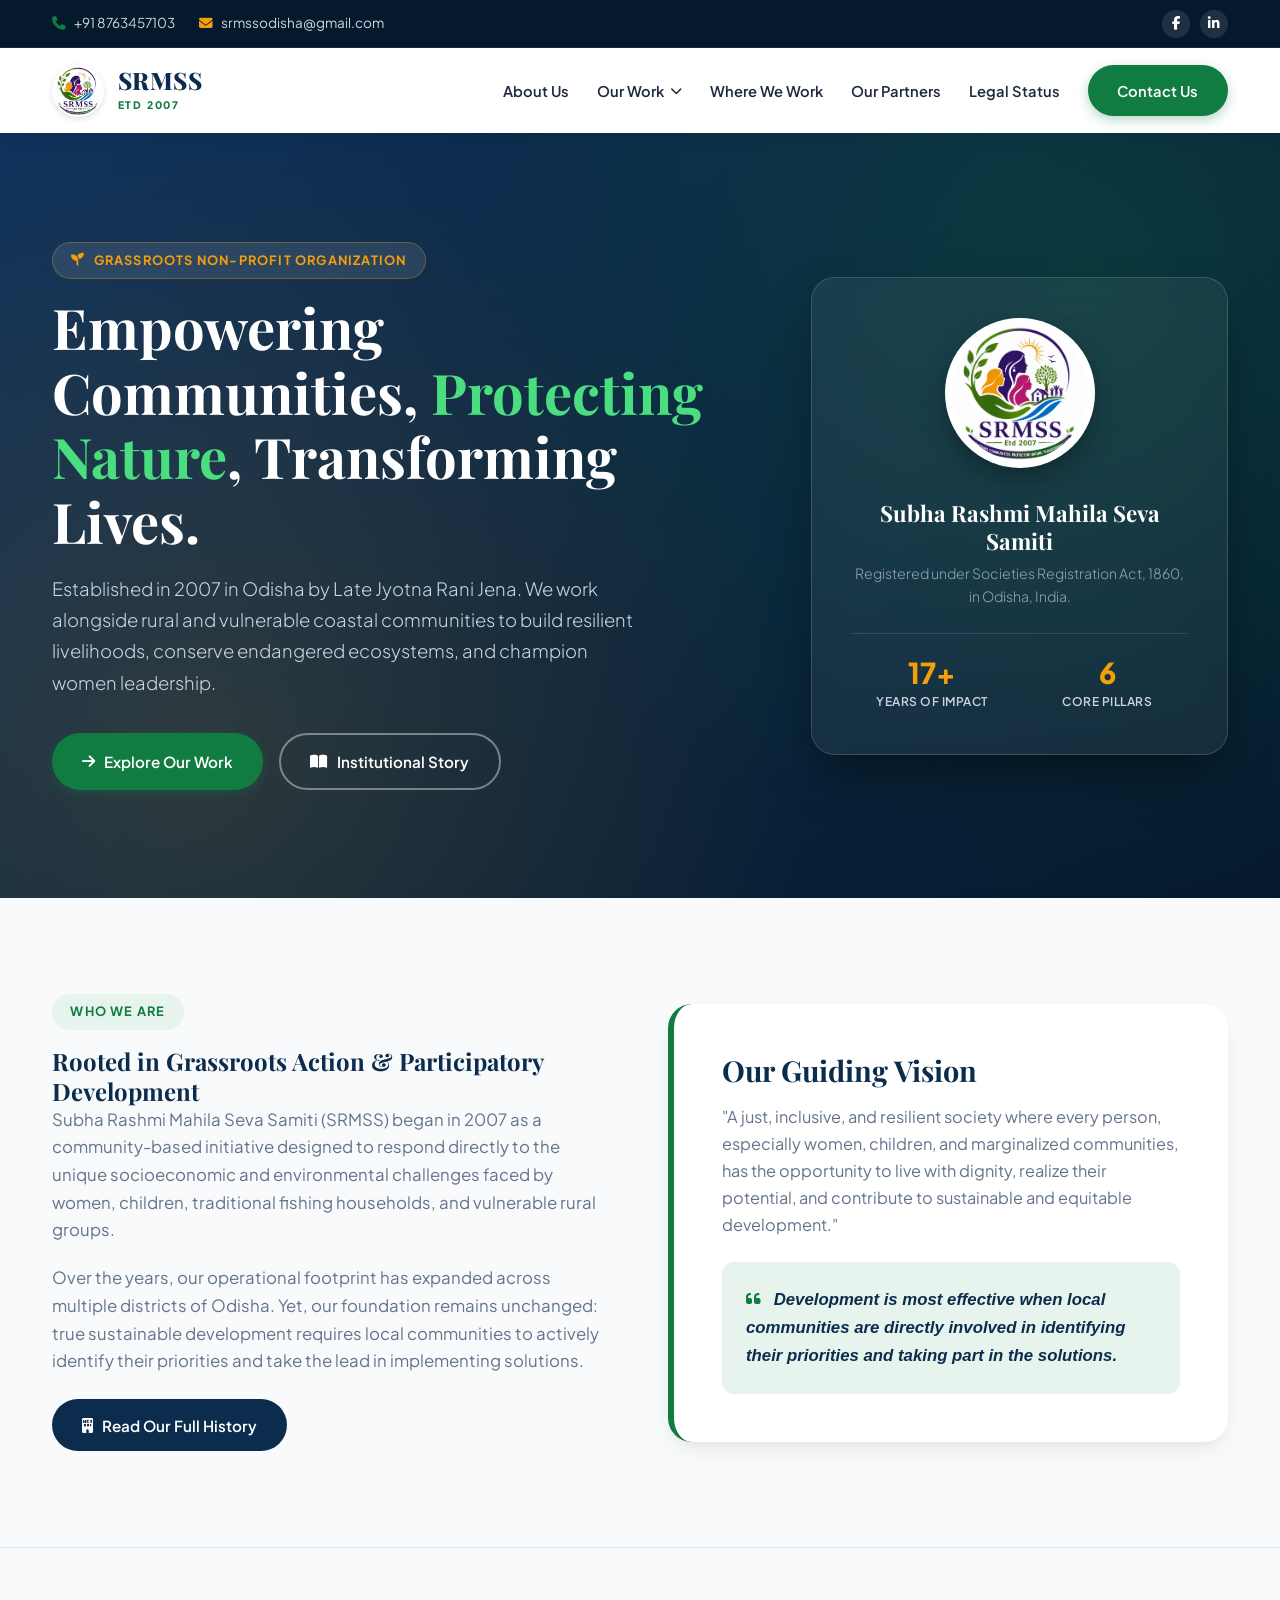
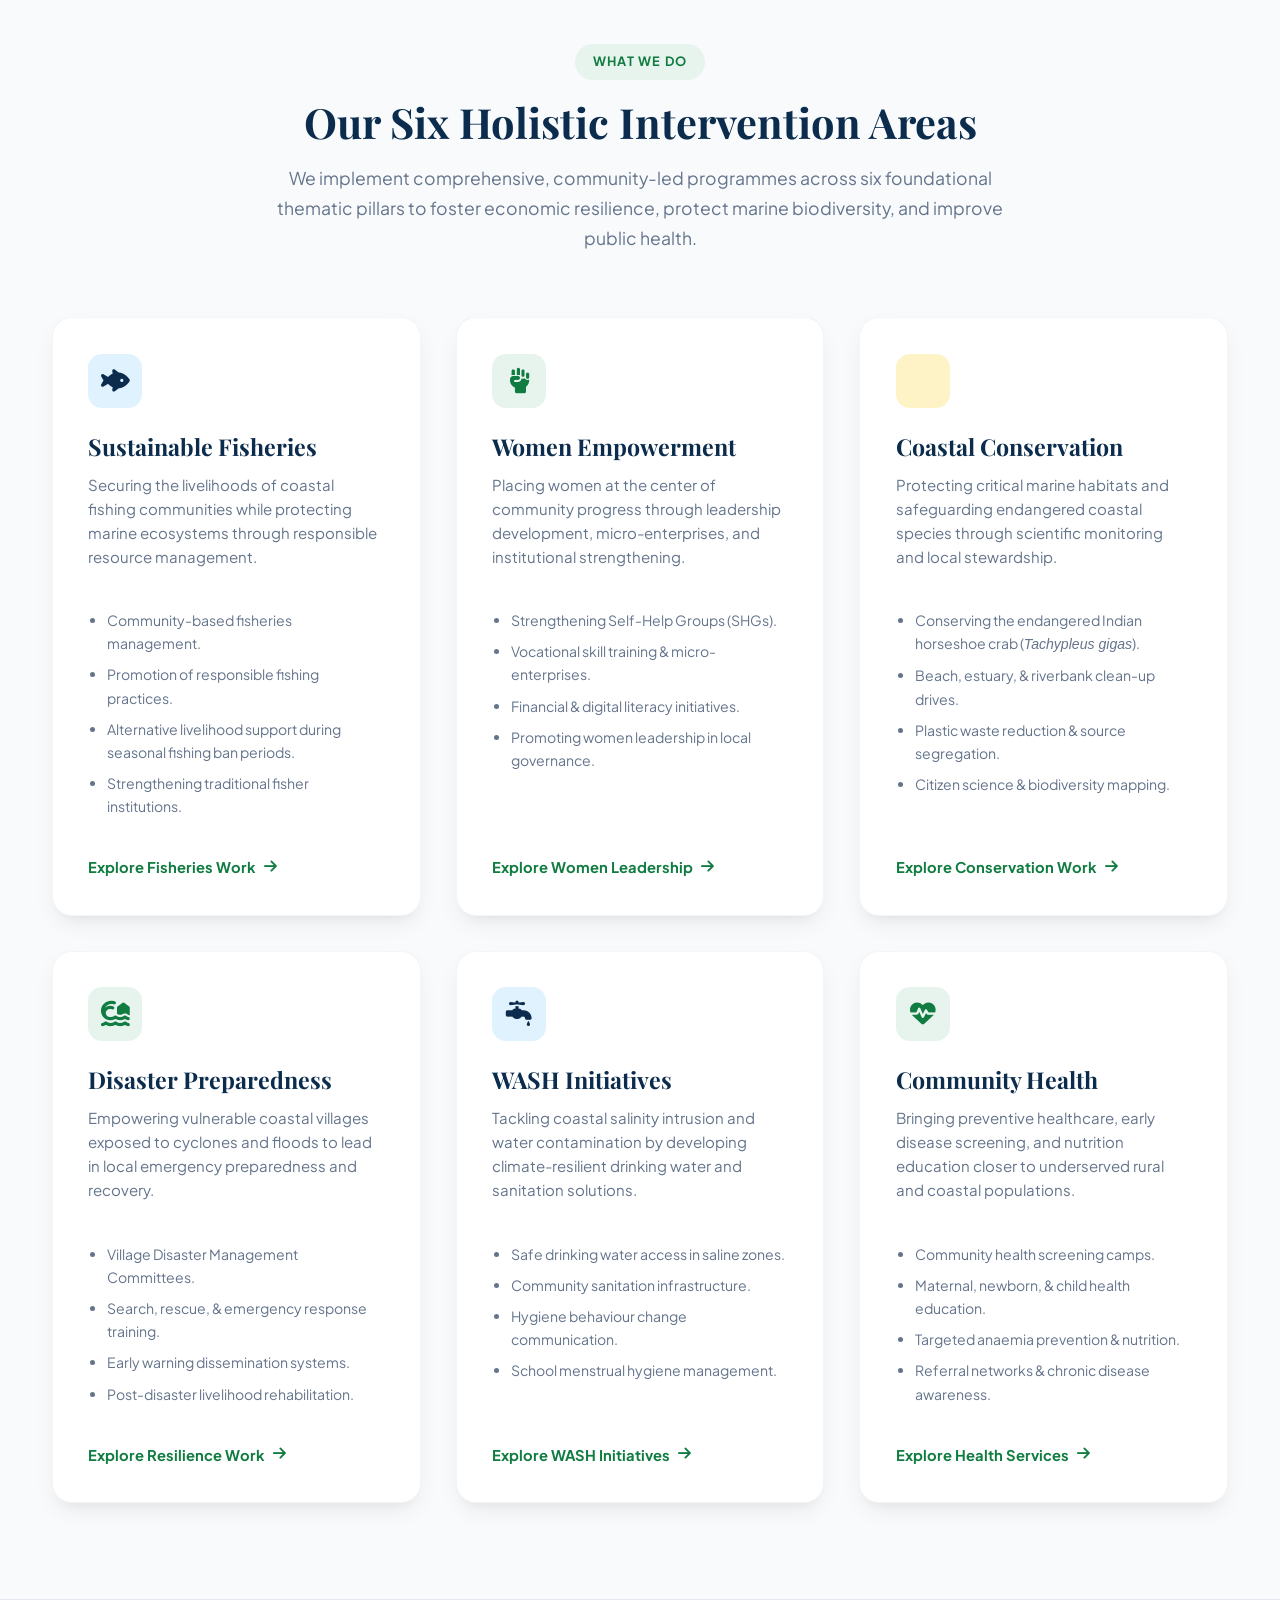
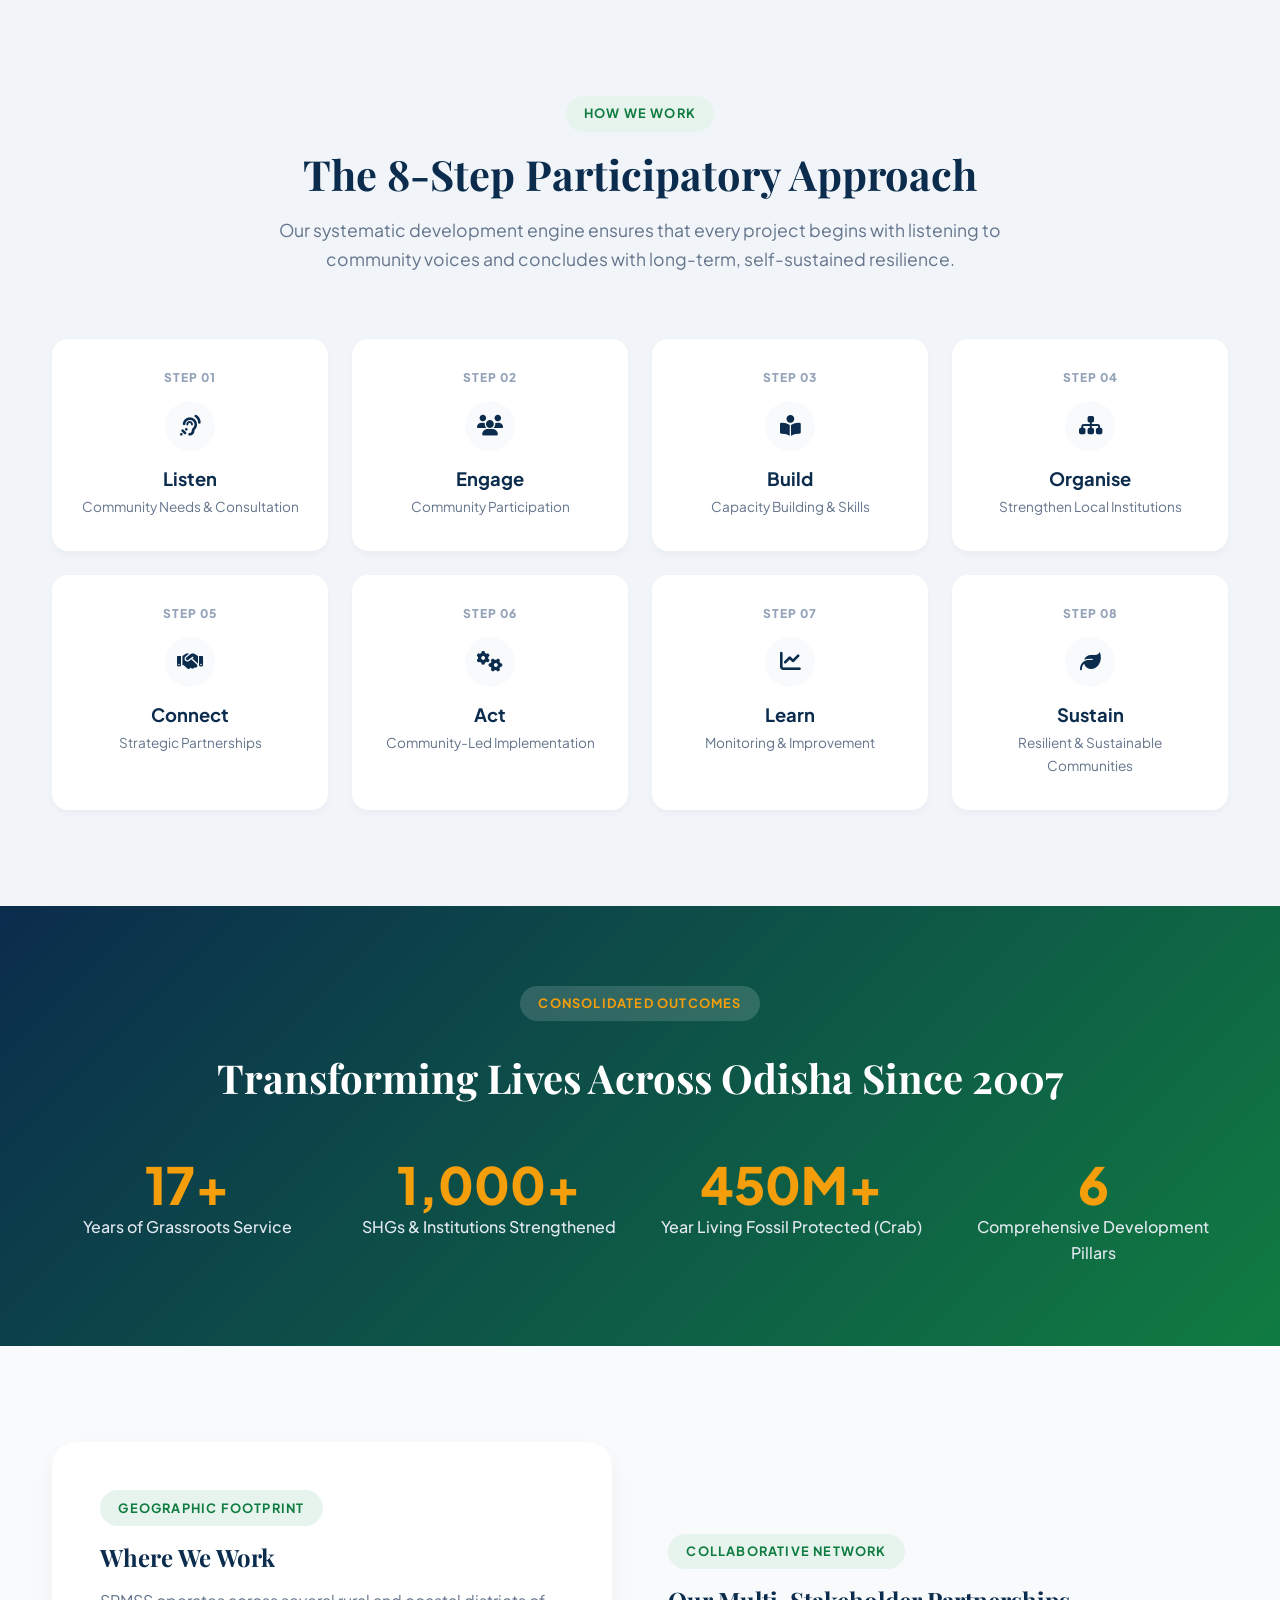
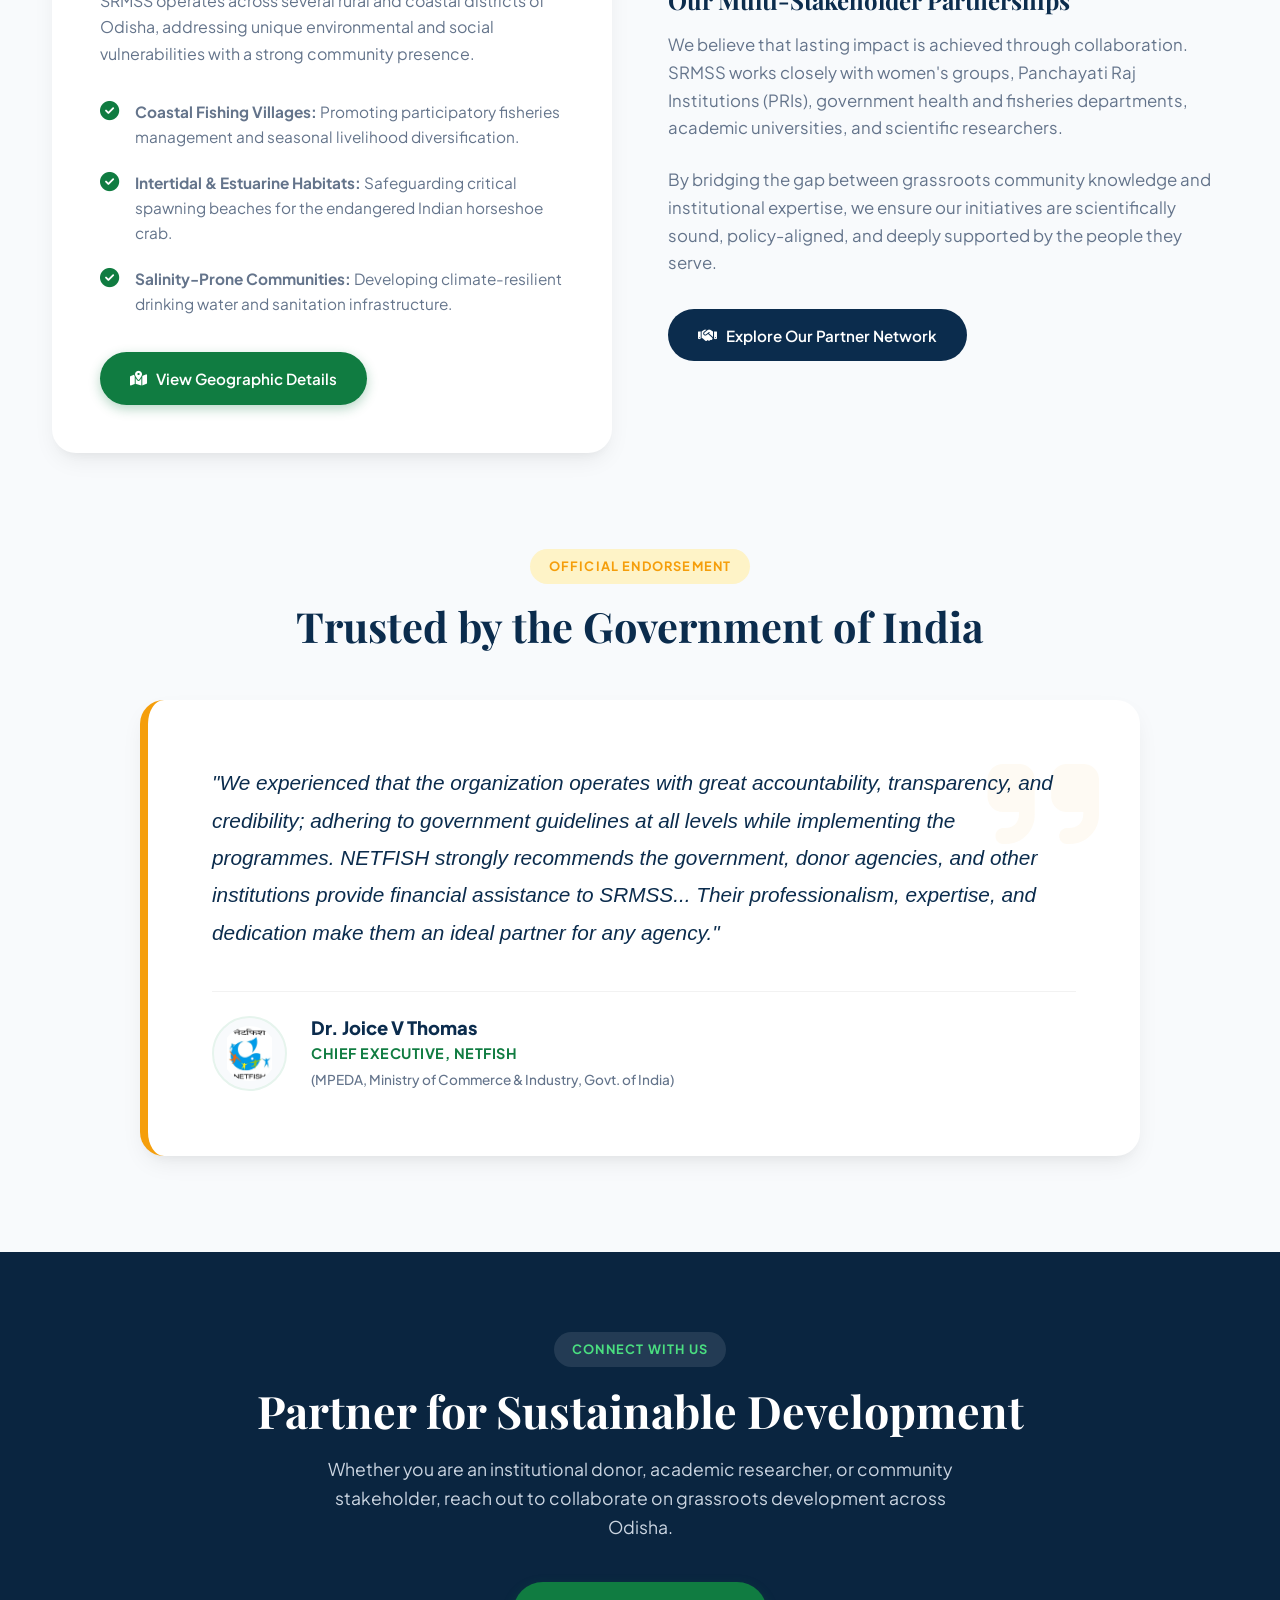
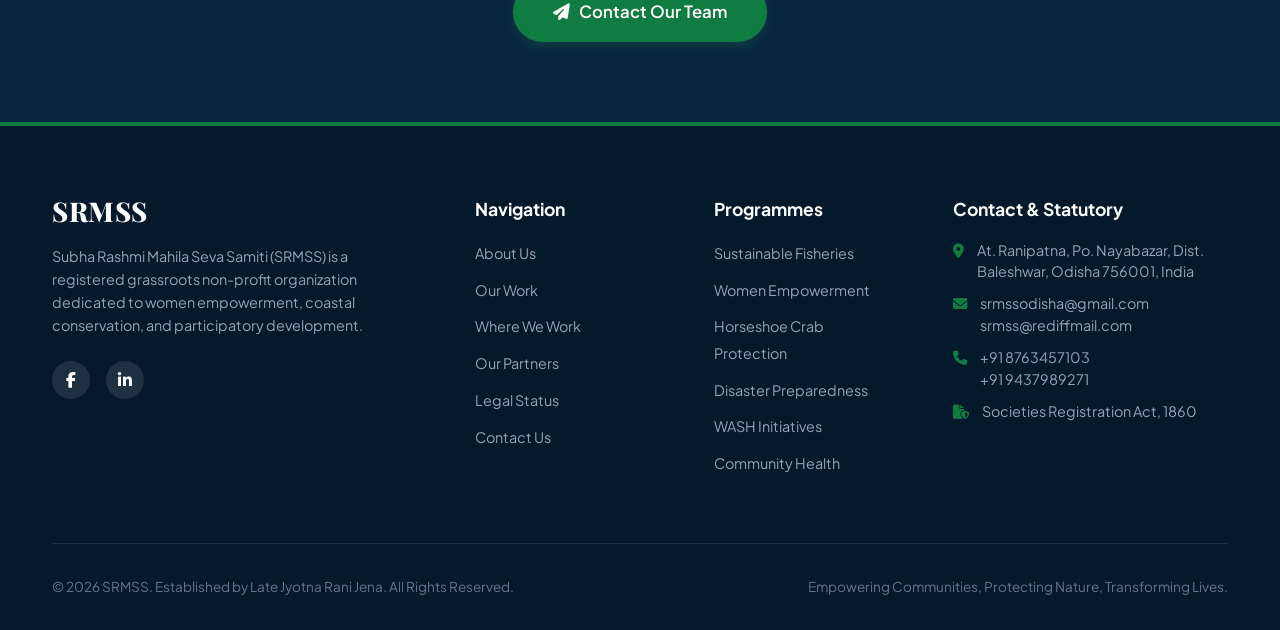
==== commit 32575b2a: "Update index.html" ====
--- a/index.html
+++ b/index.html
@@ -112,7 +112,7 @@
         .quote-box p { color: var(--primary-blue); font-weight: 600; font-size: 1.05rem; margin: 0; font-style: italic; }
 
         /* Thematic Pillars Grid */
-        .pillar-card { background: var(--white); border-radius: 20px; overflow: hidden; box-shadow: var(--card-shadow); transition: var(--transition); border: 1px solid rgba(0,0,0,0.04); display: flex; flex-direction: column; justify-content: space-between; }
+        .pillar-card { background: var(--white); border-radius: 20px; overflow: hidden; box-shadow: var(--card-shadow); transition: var(--transition); border: 1px solid rgba(0,0,0,0.04); display: flex; flex-direction: column; justify-content: space-between; height: 100%; }
         .pillar-card:hover { transform: translateY(-8px); box-shadow: var(--hover-shadow); }
         .pillar-header { padding: 2.2rem 2.2rem 1rem; position: relative; }
         .pillar-icon { width: 54px; height: 54px; border-radius: 14px; background: var(--emerald-light); color: var(--accent-green); display: flex; align-items: center; justify-content: center; font-size: 1.6rem; margin-bottom: 1.5rem; }
@@ -120,10 +120,10 @@
         .pillar-card.blue .pillar-icon { background: #e0f2fe; color: var(--primary-blue); }
         .pillar-card h3 { font-size: 1.45rem; margin-bottom: 0.75rem; }
         .pillar-card p { color: var(--text-muted); font-size: 0.94rem; margin-bottom: 1.5rem; line-height: 1.6; }
-        .pillar-body { padding: 0 2.2rem 2.2rem; }
+        .pillar-body { padding: 0 2.2rem 2.2rem; flex-grow: 1; display: flex; flex-direction: column; justify-content: space-between; }
         .bullet-list { padding-left: 1.2rem; margin-bottom: 1.8rem; }
         .bullet-list li { font-size: 0.88rem; color: var(--text-muted); margin-bottom: 0.5rem; list-style-type: disc; }
-        .card-link { display: inline-flex; align-items: center; gap: 0.5rem; font-weight: 700; color: var(--accent-green); font-size: 0.92rem; transition: var(--transition); }
+        .card-link { display: inline-flex; align-items: center; gap: 0.5rem; font-weight: 700; color: var(--accent-green); font-size: 0.92rem; transition: var(--transition); margin-top: auto; }
         .card-link:hover { gap: 0.8rem; color: var(--primary-blue); }
 
         /* Approach Step Methodology */
@@ -147,6 +147,83 @@
         .loc-list li { display: flex; gap: 1rem; align-items: flex-start; margin-bottom: 1.25rem; font-size: 0.96rem; color: var(--text-muted); }
         .loc-list li i { color: var(--accent-green); font-size: 1.2rem; margin-top: 3px; }
 
+        /* Institutional Recommendation Container */
+        .recommendation-wrapper {
+            background: var(--white);
+            border-radius: 24px;
+            box-shadow: var(--card-shadow);
+            padding: 4rem;
+            position: relative;
+            overflow: hidden;
+            border-left: 8px solid var(--accent-gold);
+            margin: 0 auto;
+            max-width: 1000px;
+            transition: var(--transition);
+        }
+        .recommendation-wrapper:hover {
+            box-shadow: var(--hover-shadow);
+            transform: translateY(-5px);
+        }
+        .rec-quote-icon {
+            position: absolute;
+            top: 2.5rem;
+            right: 2.5rem;
+            font-size: 8rem;
+            color: rgba(245, 158, 11, 0.05); /* Very faint gold watermark */
+            z-index: 0;
+        }
+        .rec-content {
+            position: relative;
+            z-index: 1;
+        }
+        .rec-text {
+            font-size: 1.3rem;
+            color: var(--primary-blue);
+            font-style: italic;
+            font-weight: 500;
+            line-height: 1.8;
+            margin-bottom: 2.5rem;
+        }
+        .rec-author {
+            display: flex;
+            align-items: center;
+            gap: 1.5rem;
+            border-top: 1px solid rgba(0,0,0,0.05);
+            padding-top: 1.5rem;
+        }
+        .rec-author img {
+            width: 75px;
+            height: 75px;
+            border-radius: 50%;
+            object-fit: contain;
+            background: var(--bg-light);
+            padding: 8px;
+            border: 2px solid var(--emerald-light);
+        }
+        .rec-author-details h4 {
+            font-size: 1.15rem;
+            color: var(--primary-blue);
+            margin-bottom: 0.2rem;
+            font-family: 'Plus Jakarta Sans', sans-serif;
+            font-weight: 800;
+        }
+        .rec-author-details p {
+            font-size: 0.9rem;
+            color: var(--accent-green);
+            font-weight: 700;
+            text-transform: uppercase;
+            letter-spacing: 0.5px;
+        }
+        .rec-author-details span {
+            display: block;
+            color: var(--text-muted);
+            font-size: 0.85rem;
+            font-weight: 500;
+            text-transform: none;
+            letter-spacing: 0;
+            margin-top: 3px;
+        }
+
         /* Call to Action Banner */
         .cta-sec { background: #0a2540; color: var(--white); padding: 5rem 0; text-align: center; position: relative; }
         .cta-sec h2 { color: var(--white); font-size: 2.8rem; margin-bottom: 1rem; }
@@ -160,7 +237,7 @@
         .footer-links ul li { margin-bottom: 0.65rem; }
         .footer-links ul li a { color: #94a3b8; font-size: 0.9rem; }
         .footer-links ul li a:hover { color: var(--accent-green); padding-left: 5px; }
-        .footer-contact li { display: flex; gap: 0.8rem; color: #94a3b8; margin-bottom: 1rem; font-size: 0.9rem; align-items: flex-start; line-height: 1.5; }
+        .footer-contact li { display: flex; gap: 0.8rem; color: #94a3b8; margin-bottom: 0.8rem; font-size: 0.9rem; align-items: flex-start; line-height: 1.5; }
         .footer-contact li i { color: var(--accent-green); margin-top: 4px; }
         .footer-bottom { border-top: 1px solid rgba(255, 255, 255, 0.1); padding-top: 2rem; text-align: center; color: #64748b; font-size: 0.85rem; display: flex; justify-content: space-between; align-items: center; flex-wrap: wrap; gap: 1rem; }
 
@@ -182,6 +259,11 @@
             .hero p { margin: 0 auto 2rem; }
             .hero-stats { max-width: 300px; margin: 1.5rem auto 0; }
             .section-header h2, .hero h1, .cta-sec h2 { font-size: 2.2rem; }
+            
+            /* Mobile Recommendation Adjustments */
+            .recommendation-wrapper { padding: 2.5rem; }
+            .rec-text { font-size: 1.1rem; }
+            .rec-quote-icon { font-size: 5rem; }
         }
     </style>
 </head>
@@ -454,7 +536,7 @@
                     <span class="step-num">Step 08</span>
                     <div class="step-icon"><i class="fa-solid fa-leaf"></i></div>
                     <h4>Sustain</h4>
-                    <p>Resilient Communities</p>
+                    <p>Resilient & Sustainable Communities</p>
                 </div>
             </div>
         </div>
@@ -521,6 +603,31 @@
         </div>
     </section>
 
+    <section class="section-padding" style="background: var(--bg-light); padding-top: 0;">
+        <div class="container">
+            <div class="section-header" style="margin-bottom: 3rem;">
+                <span class="badge" style="background: var(--gold-light); color: var(--accent-gold);">Official Endorsement</span>
+                <h2>Trusted by the Government of India</h2>
+            </div>
+            
+            <div class="recommendation-wrapper">
+                <i class="fa-solid fa-quote-right rec-quote-icon"></i>
+                <div class="rec-content">
+                    <p class="rec-text">"We experienced that the organization operates with great accountability, transparency, and credibility; adhering to government guidelines at all levels while implementing the programmes. NETFISH strongly recommends the government, donor agencies, and other institutions provide financial assistance to SRMSS... Their professionalism, expertise, and dedication make them an ideal partner for any agency."</p>
+                    
+                    <div class="rec-author">
+                        <img src="52452.jpg" alt="NETFISH Logo" onerror="this.src='https://via.placeholder.com/75/107c41/ffffff?text=NF'">
+                        <div class="rec-author-details">
+                            <h4>Dr. Joice V Thomas</h4>
+                            <p>Chief Executive, NETFISH</p>
+                            <span>(MPEDA, Ministry of Commerce & Industry, Govt. of India)</span>
+                        </div>
+                    </div>
+                </div>
+            </div>
+        </div>
+    </section>
+
     <section class="cta-sec">
         <div class="container">
             <span class="badge" style="background: rgba(255,255,255,0.1); color: #4ade80;">Connect With Us</span>
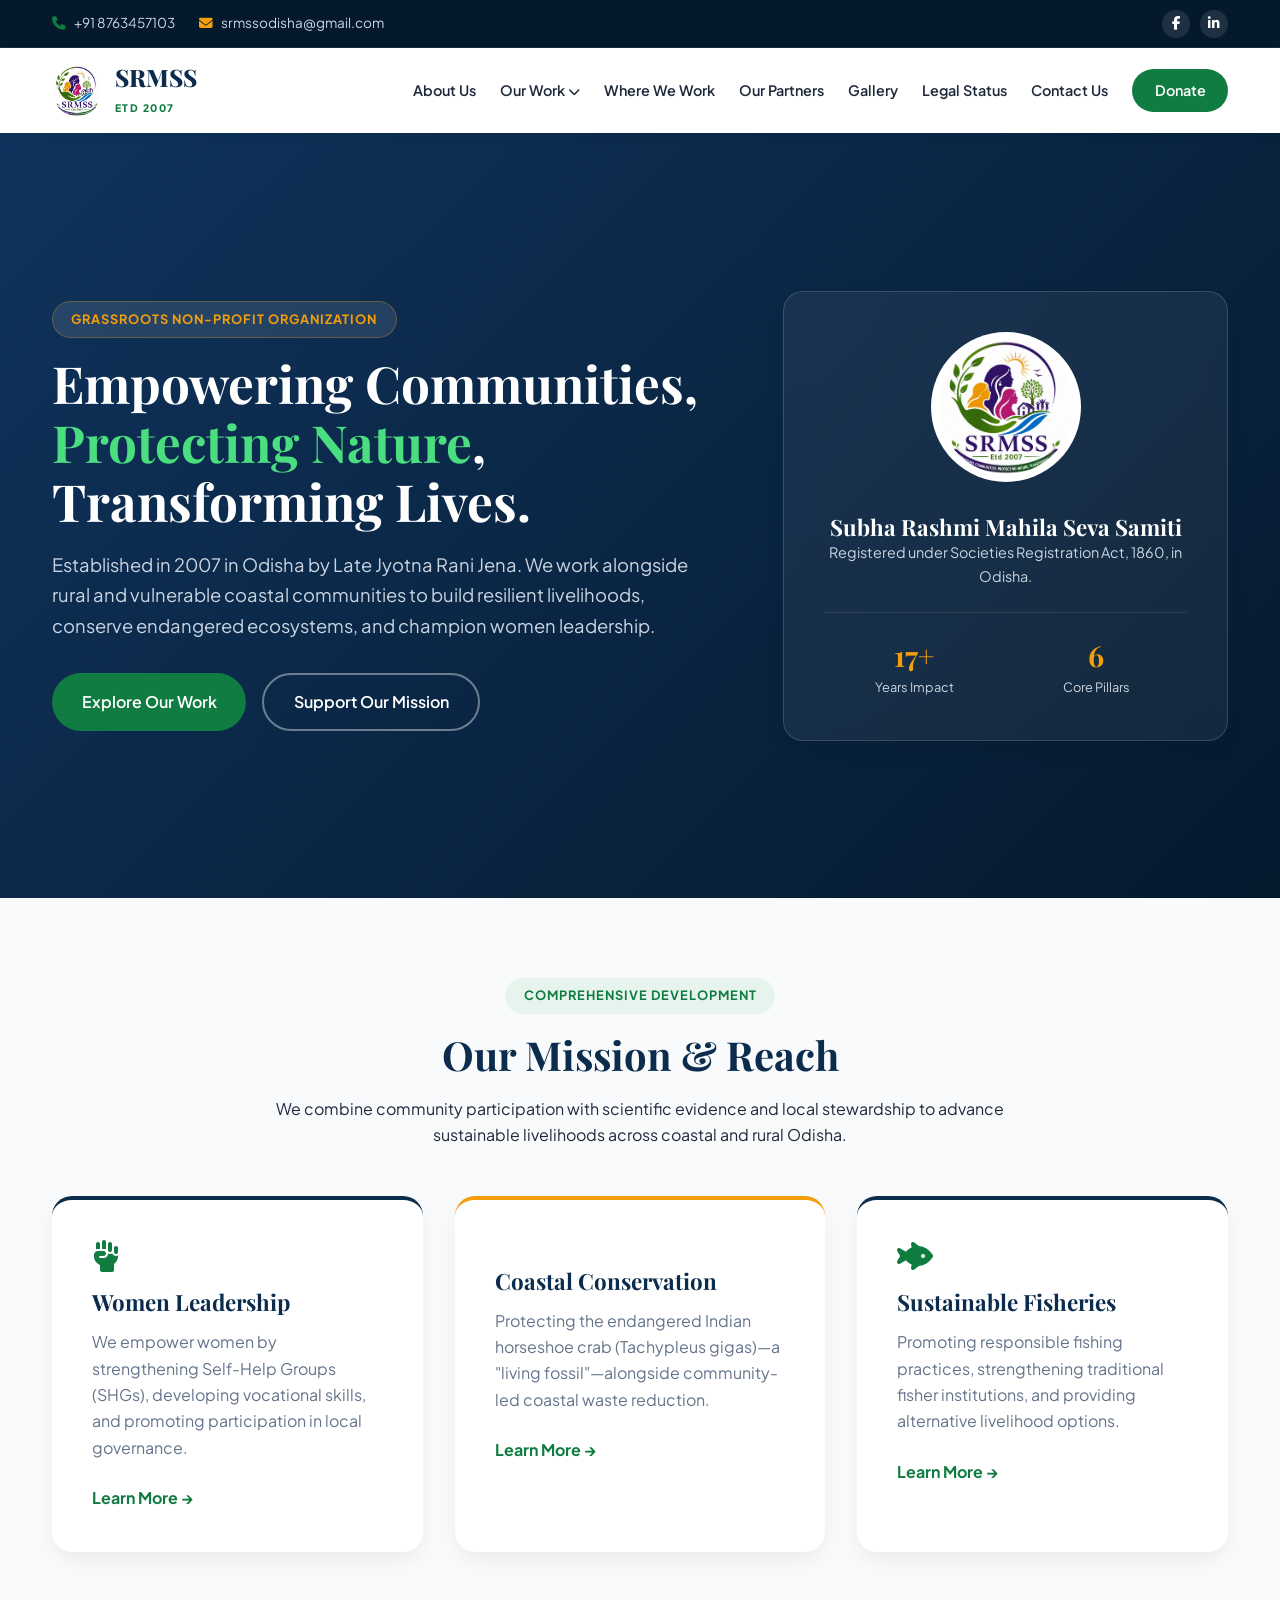
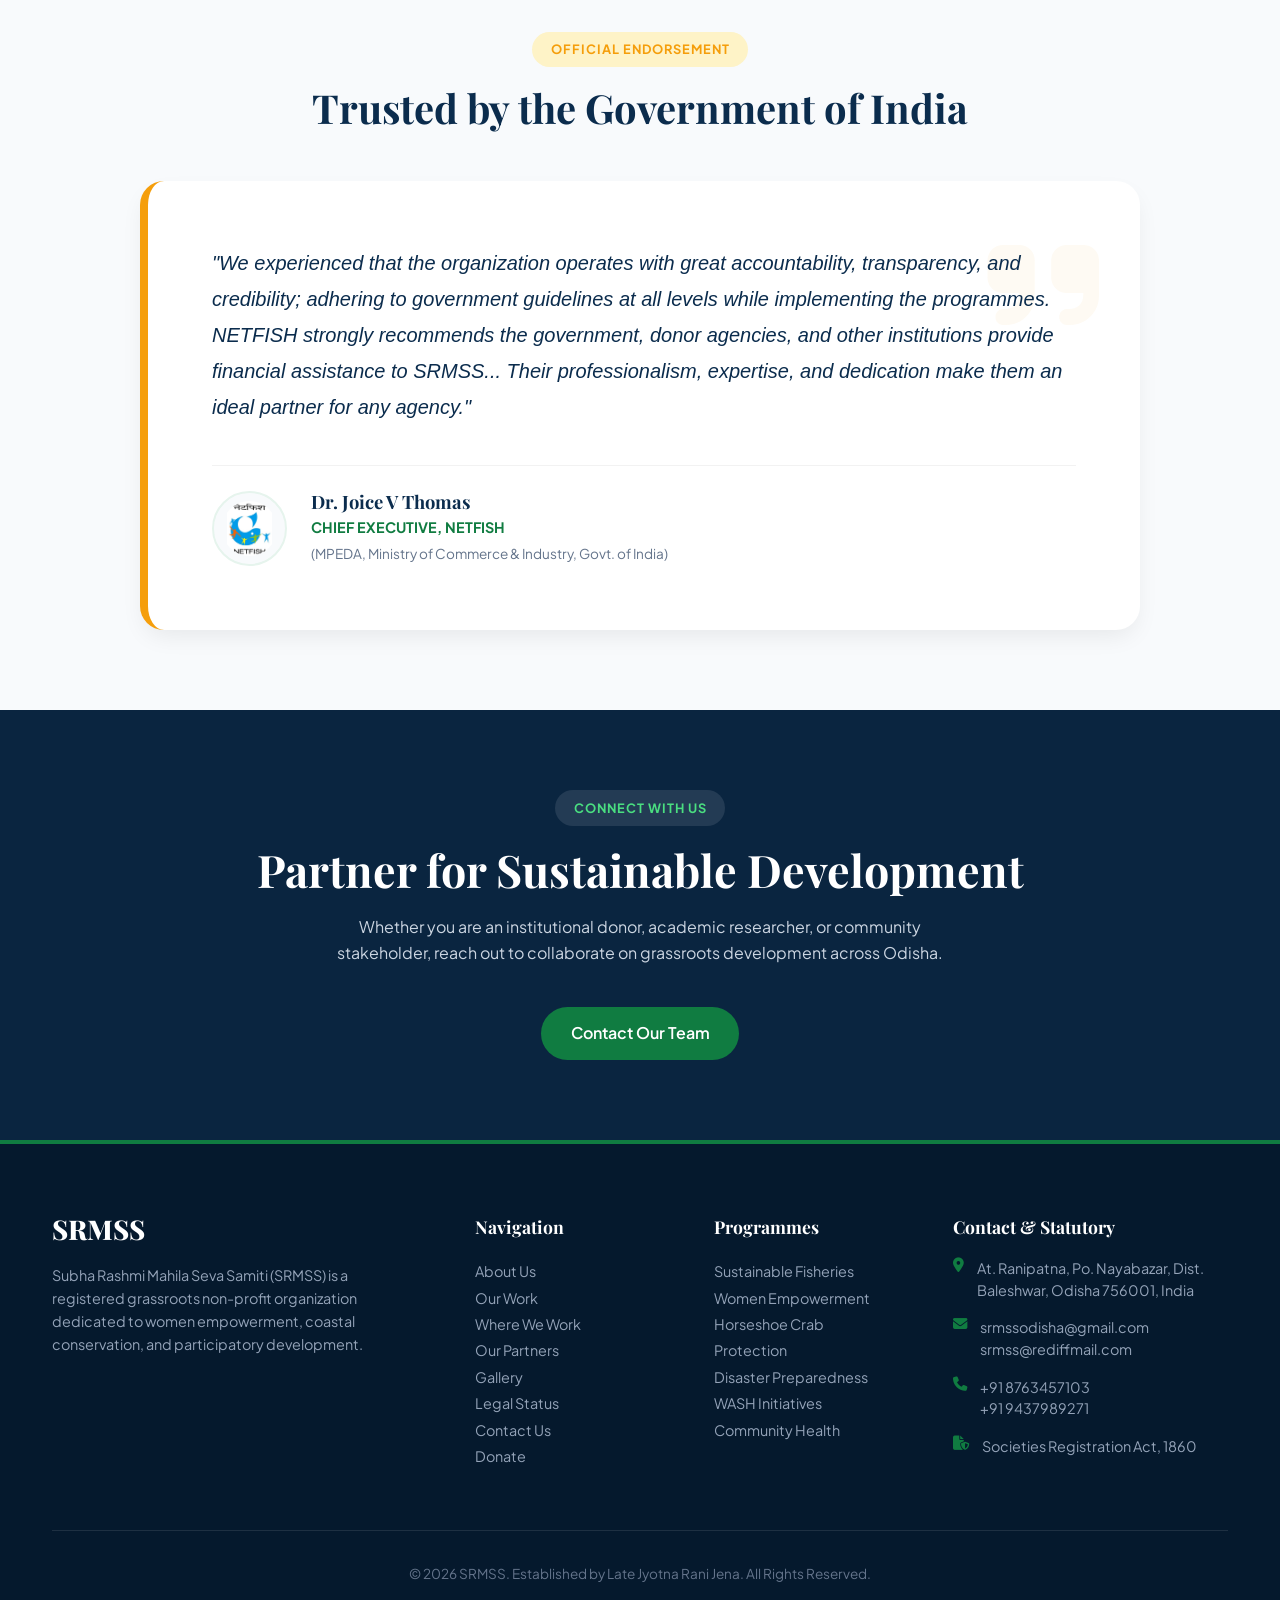
==== commit 40d1a380: "Update index.html" ====
--- a/index.html
+++ b/index.html
@@ -4,271 +4,15 @@
     <meta charset="UTF-8">
     <meta name="viewport" content="width=device-width, initial-scale=1.0">
     <title>SRMSS | Subha Rashmi Mahila Seva Samiti</title>
-    <meta name="description" content="Subha Rashmi Mahila Seva Samiti (SRMSS) is a registered grassroots non-profit organization established in 2007 in Odisha, dedicated to participatory development, coastal conservation, and women empowerment.">
-    
     <link rel="preconnect" href="https://fonts.googleapis.com">
     <link rel="preconnect" href="https://fonts.gstatic.com" crossorigin>
     <link href="https://fonts.googleapis.com/css2?family=Plus+Jakarta+Sans:wght@300;400;500;600;700;800&family=Playfair+Display:ital,wght@0,600;0,700;0,800;1,600&display=swap" rel="stylesheet">
     <link rel="stylesheet" href="https://cdnjs.cloudflare.com/ajax/libs/font-awesome/6.4.0/css/all.min.css">
-    
     <style>
-        :root {
-            --primary-blue: #0b2c4d;
-            --secondary-blue: #164273;
-            --accent-green: #107c41;
-            --emerald-light: #e6f4ed;
-            --accent-gold: #f59e0b;
-            --gold-light: #fef3c7;
-            --text-dark: #1e293b;
-            --text-muted: #64748b;
-            --bg-light: #f8fafc;
-            --white: #ffffff;
-            --card-shadow: 0 10px 25px -5px rgba(0, 0, 0, 0.08), 0 8px 10px -6px rgba(0, 0, 0, 0.04);
-            --hover-shadow: 0 20px 25px -5px rgba(0, 0, 0, 0.12), 0 8px 10px -6px rgba(0, 0, 0, 0.06);
-            --transition: all 0.3s cubic-bezier(0.4, 0, 0.2, 1);
-        }
-
-        * { margin: 0; padding: 0; box-sizing: border-box; }
-        html { scroll-behavior: smooth; font-size: 16px; scroll-padding-top: 95px; }
-        body { font-family: 'Plus Jakarta Sans', sans-serif; color: var(--text-dark); background-color: var(--bg-light); line-height: 1.65; overflow-x: hidden; }
-        h1, h2, h3, h4, h5 { font-family: 'Playfair Display', serif; color: var(--primary-blue); line-height: 1.25; }
-        a { text-decoration: none; color: inherit; transition: var(--transition); }
-        ul { list-style: none; }
-        .container { width: 100%; max-width: 1240px; margin: 0 auto; padding: 0 2rem; }
-
-        /* Global Badges & Buttons */
-        .badge { display: inline-flex; align-items: center; gap: 0.5rem; padding: 0.45rem 1.15rem; background: var(--emerald-light); color: var(--accent-green); border-radius: 50px; font-weight: 700; font-size: 0.8rem; text-transform: uppercase; letter-spacing: 1.2px; margin-bottom: 1rem; }
-        .btn { display: inline-flex; align-items: center; justify-content: center; padding: 0.85rem 1.85rem; border-radius: 50px; font-weight: 600; transition: var(--transition); cursor: pointer; border: none; gap: 0.6rem; font-size: 0.95rem; }
-        .btn-primary { background: var(--accent-green); color: var(--white); box-shadow: 0 4px 12px rgba(16, 124, 65, 0.3); }
-        .btn-primary:hover { background: #0c6333; transform: translateY(-2px); color: var(--white); box-shadow: 0 6px 16px rgba(16, 124, 65, 0.4); }
-        .btn-secondary { background: var(--primary-blue); color: var(--white); }
-        .btn-secondary:hover { background: var(--secondary-blue); transform: translateY(-2px); color: var(--white); }
-        .btn-outline { border: 2px solid rgba(255, 255, 255, 0.4); color: var(--white); background: transparent; }
-        .btn-outline:hover { background: var(--white); color: var(--primary-blue); transform: translateY(-2px); }
-
-        /* Top Announcement Bar */
-        .top-bar { background: #05192d; color: #cbd5e1; font-size: 0.85rem; padding: 0.6rem 0; border-bottom: 1px solid rgba(255,255,255,0.08); }
-        .top-bar .container { display: flex; justify-content: space-between; align-items: center; flex-wrap: wrap; gap: 0.5rem; }
-        .top-bar span { display: inline-flex; align-items: center; gap: 0.5rem; }
-        .social-icons a { display: inline-flex; align-items: center; justify-content: center; width: 28px; height: 28px; border-radius: 50%; background: rgba(255,255,255,0.1); color: var(--white); transition: var(--transition); margin-left: 0.5rem; }
-        .social-icons a:hover { background: var(--accent-green); transform: translateY(-2px); }
-
-        /* Fixed Header Navigation */
-        header { position: sticky; top: 0; left: 0; width: 100%; background: rgba(255, 255, 255, 0.98); backdrop-filter: blur(12px); z-index: 10000; box-shadow: 0 4px 15px rgba(0, 0, 0, 0.06); }
-        nav { display: flex; justify-content: space-between; align-items: center; height: 85px; }
-        .logo-container { display: flex; align-items: center; gap: 0.85rem; }
-        .logo-img { width: 52px; height: 52px; border-radius: 50%; object-fit: contain; background: var(--white); padding: 2px; box-shadow: 0 2px 6px rgba(0,0,0,0.12); }
-        .logo-text { display: flex; flex-direction: column; }
-        .logo-title { font-family: 'Playfair Display', serif; font-size: 1.5rem; font-weight: 800; color: var(--primary-blue); line-height: 1; letter-spacing: 0.5px; }
-        .logo-subtitle { font-size: 0.65rem; color: var(--accent-green); font-weight: 800; text-transform: uppercase; letter-spacing: 1.8px; margin-top: 4px; }
-
-        /* Navigation Menu */
-        .nav-links { display: flex; gap: 1.75rem; align-items: center; }
-        .nav-links > li { position: relative; padding: 1rem 0; }
-        .nav-links a { font-weight: 600; color: var(--text-dark); font-size: 0.92rem; display: flex; align-items: center; gap: 0.35rem; }
-        .nav-links a:hover, .nav-links a.active { color: var(--accent-green); }
-
-        /* Dropdown Menu */
-        .dropdown-menu { position: absolute; top: 100%; left: 0; width: 260px; background: var(--white); border-radius: 12px; box-shadow: 0 15px 35px rgba(0,0,0,0.15); padding: 0.6rem 0; opacity: 0; visibility: hidden; transform: translateY(10px); transition: var(--transition); border: 1px solid rgba(0,0,0,0.06); z-index: 10001; }
-        .nav-links > li:hover .dropdown-menu { opacity: 1; visibility: visible; transform: translateY(0); }
-        .dropdown-menu li a { padding: 0.65rem 1.4rem; font-size: 0.86rem; font-weight: 500; color: var(--text-muted); border-left: 3px solid transparent; display: block; }
-        .dropdown-menu li a:hover { background: var(--bg-light); color: var(--accent-green); border-left-color: var(--accent-green); padding-left: 1.65rem; }
-
-        .mobile-toggle { display: none; font-size: 1.6rem; cursor: pointer; color: var(--primary-blue); }
-
-        /* Hero Banner */
-        .hero { min-height: 85vh; display: flex; align-items: center; padding: 5rem 0; background: linear-gradient(135deg, #0f335c 0%, #0a2540 50%, #05192d 100%); color: var(--white); position: relative; overflow: hidden; }
-        .hero::before { content: ''; position: absolute; top: 0; left: 0; right: 0; bottom: 0; background: radial-gradient(circle at 85% 20%, rgba(16, 124, 65, 0.25) 0%, transparent 50%), radial-gradient(circle at 15% 80%, rgba(245, 158, 11, 0.15) 0%, transparent 50%); pointer-events: none; }
-        .hero-grid { display: grid; grid-template-columns: 1.25fr 0.75fr; gap: 4rem; align-items: center; position: relative; z-index: 1; }
-        .hero h1 { font-size: 3.5rem; color: var(--white); margin-bottom: 1.25rem; font-weight: 700; line-height: 1.15; }
-        .hero h1 span { color: #4ade80; }
-        .hero p { font-size: 1.15rem; color: #cbd5e1; margin-bottom: 2.2rem; max-width: 600px; font-weight: 300; line-height: 1.7; }
-        
-        /* Hero Visual Card */
-        .hero-card { background: rgba(255, 255, 255, 0.06); border: 1px solid rgba(255, 255, 255, 0.15); padding: 2.5rem; border-radius: 24px; backdrop-filter: blur(12px); text-align: center; box-shadow: 0 25px 50px -12px rgba(0, 0, 0, 0.5); }
-        .hero-card img { width: 150px; height: 150px; margin: 0 auto 1.5rem; border-radius: 50%; background: var(--white); padding: 8px; box-shadow: 0 10px 25px rgba(0,0,0,0.3); }
-        .hero-card h3 { color: var(--white); font-size: 1.4rem; margin-bottom: 0.4rem; }
-        .hero-card p { color: #94a3b8; font-size: 0.88rem; margin-bottom: 1.5rem; }
-        .hero-stats { display: grid; grid-template-columns: 1fr 1fr; gap: 1rem; border-top: 1px solid rgba(255,255,255,0.12); padding-top: 1.5rem; }
-        .stat-item h4 { color: var(--accent-gold); font-size: 1.8rem; font-family: 'Plus Jakarta Sans', sans-serif; font-weight: 800; line-height: 1; }
-        .stat-item span { font-size: 0.75rem; color: #cbd5e1; text-transform: uppercase; letter-spacing: 0.5px; font-weight: 600; }
-
-        /* Section Layouts */
-        .section-padding { padding: 6rem 0; }
-        .section-header { text-align: center; max-width: 780px; margin: 0 auto 4rem; }
-        .section-header h2 { font-size: 2.6rem; margin-bottom: 1rem; }
-        .section-header p { color: var(--text-muted); font-size: 1.1rem; line-height: 1.7; }
-
-        /* Grid Utilities */
-        .grid-2 { display: grid; grid-template-columns: 1fr 1fr; gap: 3.5rem; align-items: center; }
-        .grid-3 { display: grid; grid-template-columns: repeat(3, 1fr); gap: 2.2rem; }
-        .grid-4 { display: grid; grid-template-columns: repeat(4, 1fr); gap: 1.5rem; }
-
-        /* Overview & Mission Section */
-        .about-box { background: var(--white); padding: 3rem; border-radius: 24px; box-shadow: var(--card-shadow); border-left: 6px solid var(--accent-green); }
-        .about-box h3 { font-size: 1.8rem; margin-bottom: 1rem; }
-        .about-box p { color: var(--text-muted); margin-bottom: 1.25rem; font-size: 1.02rem; }
-        .quote-box { background: var(--emerald-light); padding: 1.5rem; border-radius: 12px; margin-top: 1.5rem; }
-        .quote-box p { color: var(--primary-blue); font-weight: 600; font-size: 1.05rem; margin: 0; font-style: italic; }
-
-        /* Thematic Pillars Grid */
-        .pillar-card { background: var(--white); border-radius: 20px; overflow: hidden; box-shadow: var(--card-shadow); transition: var(--transition); border: 1px solid rgba(0,0,0,0.04); display: flex; flex-direction: column; justify-content: space-between; height: 100%; }
-        .pillar-card:hover { transform: translateY(-8px); box-shadow: var(--hover-shadow); }
-        .pillar-header { padding: 2.2rem 2.2rem 1rem; position: relative; }
-        .pillar-icon { width: 54px; height: 54px; border-radius: 14px; background: var(--emerald-light); color: var(--accent-green); display: flex; align-items: center; justify-content: center; font-size: 1.6rem; margin-bottom: 1.5rem; }
-        .pillar-card.gold .pillar-icon { background: var(--gold-light); color: var(--accent-gold); }
-        .pillar-card.blue .pillar-icon { background: #e0f2fe; color: var(--primary-blue); }
-        .pillar-card h3 { font-size: 1.45rem; margin-bottom: 0.75rem; }
-        .pillar-card p { color: var(--text-muted); font-size: 0.94rem; margin-bottom: 1.5rem; line-height: 1.6; }
-        .pillar-body { padding: 0 2.2rem 2.2rem; flex-grow: 1; display: flex; flex-direction: column; justify-content: space-between; }
-        .bullet-list { padding-left: 1.2rem; margin-bottom: 1.8rem; }
-        .bullet-list li { font-size: 0.88rem; color: var(--text-muted); margin-bottom: 0.5rem; list-style-type: disc; }
-        .card-link { display: inline-flex; align-items: center; gap: 0.5rem; font-weight: 700; color: var(--accent-green); font-size: 0.92rem; transition: var(--transition); margin-top: auto; }
-        .card-link:hover { gap: 0.8rem; color: var(--primary-blue); }
-
-        /* Approach Step Methodology */
-        .approach-sec { background: #f1f5f9; }
-        .step-card { background: var(--white); padding: 1.8rem; border-radius: 16px; text-align: center; box-shadow: 0 4px 6px rgba(0,0,0,0.03); transition: var(--transition); position: relative; border-bottom: 4px solid transparent; }
-        .step-card:hover { transform: translateY(-5px); box-shadow: var(--card-shadow); border-bottom-color: var(--accent-green); }
-        .step-num { font-size: 0.75rem; font-weight: 800; color: #94a3b8; text-transform: uppercase; letter-spacing: 1px; display: block; margin-bottom: 0.8rem; }
-        .step-icon { width: 50px; height: 50px; border-radius: 50%; background: var(--bg-light); color: var(--primary-blue); display: flex; align-items: center; justify-content: center; font-size: 1.3rem; margin: 0 auto 1rem; transition: var(--transition); }
-        .step-card:hover .step-icon { background: var(--accent-green); color: var(--white); }
-        .step-card h4 { font-size: 1.15rem; margin-bottom: 0.4rem; font-family: 'Plus Jakarta Sans', sans-serif; font-weight: 700; }
-        .step-card p { font-size: 0.85rem; color: var(--text-muted); }
-
-        /* Impact Counter Banner */
-        .impact-banner { background: linear-gradient(135deg, #0b2c4d 0%, #107c41 100%); color: var(--white); padding: 5rem 0; text-align: center; }
-        .impact-grid { display: grid; grid-template-columns: repeat(4, 1fr); gap: 2rem; }
-        .impact-item h3 { font-size: 3.2rem; color: var(--accent-gold); font-family: 'Plus Jakarta Sans', sans-serif; font-weight: 800; margin-bottom: 0.2rem; line-height: 1; }
-        .impact-item p { font-size: 1rem; color: #e2e8f0; font-weight: 500; }
-
-        /* Where We Work Summary */
-        .loc-box { background: var(--white); padding: 3rem; border-radius: 24px; box-shadow: var(--card-shadow); }
-        .loc-list li { display: flex; gap: 1rem; align-items: flex-start; margin-bottom: 1.25rem; font-size: 0.96rem; color: var(--text-muted); }
-        .loc-list li i { color: var(--accent-green); font-size: 1.2rem; margin-top: 3px; }
-
-        /* Institutional Recommendation Container */
-        .recommendation-wrapper {
-            background: var(--white);
-            border-radius: 24px;
-            box-shadow: var(--card-shadow);
-            padding: 4rem;
-            position: relative;
-            overflow: hidden;
-            border-left: 8px solid var(--accent-gold);
-            margin: 0 auto;
-            max-width: 1000px;
-            transition: var(--transition);
-        }
-        .recommendation-wrapper:hover {
-            box-shadow: var(--hover-shadow);
-            transform: translateY(-5px);
-        }
-        .rec-quote-icon {
-            position: absolute;
-            top: 2.5rem;
-            right: 2.5rem;
-            font-size: 8rem;
-            color: rgba(245, 158, 11, 0.05); /* Very faint gold watermark */
-            z-index: 0;
-        }
-        .rec-content {
-            position: relative;
-            z-index: 1;
-        }
-        .rec-text {
-            font-size: 1.3rem;
-            color: var(--primary-blue);
-            font-style: italic;
-            font-weight: 500;
-            line-height: 1.8;
-            margin-bottom: 2.5rem;
-        }
-        .rec-author {
-            display: flex;
-            align-items: center;
-            gap: 1.5rem;
-            border-top: 1px solid rgba(0,0,0,0.05);
-            padding-top: 1.5rem;
-        }
-        .rec-author img {
-            width: 75px;
-            height: 75px;
-            border-radius: 50%;
-            object-fit: contain;
-            background: var(--bg-light);
-            padding: 8px;
-            border: 2px solid var(--emerald-light);
-        }
-        .rec-author-details h4 {
-            font-size: 1.15rem;
-            color: var(--primary-blue);
-            margin-bottom: 0.2rem;
-            font-family: 'Plus Jakarta Sans', sans-serif;
-            font-weight: 800;
-        }
-        .rec-author-details p {
-            font-size: 0.9rem;
-            color: var(--accent-green);
-            font-weight: 700;
-            text-transform: uppercase;
-            letter-spacing: 0.5px;
-        }
-        .rec-author-details span {
-            display: block;
-            color: var(--text-muted);
-            font-size: 0.85rem;
-            font-weight: 500;
-            text-transform: none;
-            letter-spacing: 0;
-            margin-top: 3px;
-        }
-
-        /* Call to Action Banner */
-        .cta-sec { background: #0a2540; color: var(--white); padding: 5rem 0; text-align: center; position: relative; }
-        .cta-sec h2 { color: var(--white); font-size: 2.8rem; margin-bottom: 1rem; }
-        .cta-sec p { color: #cbd5e1; max-width: 650px; margin: 0 auto 2.5rem; font-size: 1.1rem; }
-
-        /* Comprehensive Footer */
-        footer { background: #05192d; color: var(--white); padding: 4.5rem 0 2rem; border-top: 4px solid var(--accent-green); }
-        .footer-grid { display: grid; grid-template-columns: 2fr 1fr 1fr 1.5fr; gap: 3.5rem; margin-bottom: 3.5rem; }
-        .footer-about p { color: #94a3b8; margin-top: 1rem; font-size: 0.9rem; max-width: 330px; line-height: 1.6; }
-        .footer-links h4 { color: var(--white); font-size: 1.1rem; margin-bottom: 1.25rem; font-family: 'Plus Jakarta Sans', sans-serif; font-weight: 700; }
-        .footer-links ul li { margin-bottom: 0.65rem; }
-        .footer-links ul li a { color: #94a3b8; font-size: 0.9rem; }
-        .footer-links ul li a:hover { color: var(--accent-green); padding-left: 5px; }
-        .footer-contact li { display: flex; gap: 0.8rem; color: #94a3b8; margin-bottom: 0.8rem; font-size: 0.9rem; align-items: flex-start; line-height: 1.5; }
-        .footer-contact li i { color: var(--accent-green); margin-top: 4px; }
-        .footer-bottom { border-top: 1px solid rgba(255, 255, 255, 0.1); padding-top: 2rem; text-align: center; color: #64748b; font-size: 0.85rem; display: flex; justify-content: space-between; align-items: center; flex-wrap: wrap; gap: 1rem; }
-
-        /* Responsive Breakpoints */
-        @media (max-width: 1024px) {
-            .hero-grid, .grid-2, .grid-3, .grid-4 { grid-template-columns: 1fr 1fr; }
-            .impact-grid, .footer-grid { grid-template-columns: 1fr 1fr; }
-            .hero h1 { font-size: 2.8rem; }
-        }
-        @media (max-width: 768px) {
-            .nav-links { position: fixed; top: 85px; left: -100%; width: 100%; height: calc(100vh - 85px); background: var(--white); flex-direction: column; justify-content: flex-start; padding-top: 2.5rem; gap: 1.25rem; box-shadow: 0 10px 15px rgba(0,0,0,0.05); z-index: 99999; }
-            .nav-links.active { left: 0; }
-            .nav-links > li { width: 100%; text-align: center; }
-            .dropdown-menu { position: static; width: 90%; margin: 0.5rem auto 0; box-shadow: none; border: 1px solid rgba(0,0,0,0.08); display: none; }
-            .nav-links > li:hover .dropdown-menu { display: block; }
-            .mobile-toggle { display: block; }
-            .hero-grid, .grid-2, .grid-3, .grid-4, .impact-grid, .footer-grid { grid-template-columns: 1fr; }
-            .hero { text-align: center; padding: 3rem 0; }
-            .hero p { margin: 0 auto 2rem; }
-            .hero-stats { max-width: 300px; margin: 1.5rem auto 0; }
-            .section-header h2, .hero h1, .cta-sec h2 { font-size: 2.2rem; }
-            
-            /* Mobile Recommendation Adjustments */
-            .recommendation-wrapper { padding: 2.5rem; }
-            .rec-text { font-size: 1.1rem; }
-            .rec-quote-icon { font-size: 5rem; }
-        }
+        :root{--primary-blue:#0b2c4d;--secondary-blue:#164273;--accent-green:#107c41;--emerald-light:#e6f4ed;--accent-gold:#f59e0b;--gold-light:#fef3c7;--text-dark:#1e293b;--text-muted:#64748b;--bg-light:#f8fafc;--white:#ffffff;--card-shadow:0 10px 25px -5px rgba(0,0,0,0.08);--transition:all 0.3s ease}*{margin:0;padding:0;box-sizing:border-box}html{scroll-behavior:smooth;scroll-padding-top:100px}body{font-family:'Plus Jakarta Sans',sans-serif;color:var(--text-dark);background:var(--bg-light);line-height:1.65;overflow-x:hidden}h1,h2,h3,h4,h5{font-family:'Playfair Display',serif;color:var(--primary-blue);line-height:1.25}a{text-decoration:none;color:inherit;transition:var(--transition)}ul{list-style:none}.container{max-width:1240px;margin:0 auto;padding:0 2rem}.badge{display:inline-block;padding:.45rem 1.15rem;background:var(--emerald-light);color:var(--accent-green);border-radius:50px;font-weight:700;font-size:.8rem;text-transform:uppercase;letter-spacing:1px;margin-bottom:1rem}.btn{display:inline-flex;align-items:center;justify-content:center;padding:.85rem 1.85rem;border-radius:50px;font-weight:600;background:var(--accent-green);color:var(--white);gap:.6rem;border:none;cursor:pointer;transition:.3s}.btn:hover{background:#0c6333;transform:translateY(-2px);box-shadow:0 6px 16px rgba(16,124,65,.3)}.btn-outline{background:transparent;border:2px solid rgba(255,255,255,.4)}.btn-outline:hover{background:var(--white);color:var(--primary-blue)}.top-bar{background:#05192d;color:#cbd5e1;font-size:.85rem;padding:.6rem 0;border-bottom:1px solid rgba(255,255,255,.08)}.top-bar .container{display:flex;justify-content:space-between;align-items:center;flex-wrap:wrap;gap:.5rem}.top-bar span{display:inline-flex;align-items:center;gap:.5rem}.social-icons a{display:inline-flex;align-items:center;justify-content:center;width:28px;height:28px;border-radius:50%;background:rgba(255,255,255,.1);color:var(--white);margin-left:.5rem;transition:.3s}.social-icons a:hover{background:var(--accent-green);transform:translateY(-2px)}header{position:sticky;top:0;background:rgba(255,255,255,.98);backdrop-filter:blur(10px);z-index:10000;box-shadow:0 4px 10px rgba(0,0,0,.05)}nav{display:flex;justify-content:space-between;align-items:center;height:85px}.logo-container{display:flex;align-items:center;gap:.8rem}.logo-img{width:50px;height:50px;border-radius:50%;object-fit:contain;background:var(--white)}.logo-title{font-family:'Playfair Display',serif;font-size:1.5rem;font-weight:800;color:var(--primary-blue);line-height:1}.logo-subtitle{font-size:.65rem;color:var(--accent-green);font-weight:800;text-transform:uppercase;letter-spacing:1.5px;display:block;margin-top:4px}.nav-links{display:flex;gap:1.5rem;align-items:center}.nav-links li{position:relative}.nav-links a{font-weight:600;font-size:.9rem}.nav-links a:hover,.nav-links a.active{color:var(--accent-green)}.dropdown-menu{position:absolute;top:100%;left:0;width:240px;background:var(--white);border-radius:12px;box-shadow:0 15px 30px rgba(0,0,0,.15);padding:.5rem 0;opacity:0;visibility:hidden;transform:translateY(10px);transition:var(--transition);z-index:10001}.dropdown:hover .dropdown-menu{opacity:1;visibility:visible;transform:translateY(0)}.dropdown-menu li a{padding:.6rem 1.2rem;display:block;font-size:.85rem;color:var(--text-muted)}.dropdown-menu li a:hover{background:var(--bg-light);color:var(--accent-green)}.mobile-toggle{display:none;font-size:1.5rem;cursor:pointer;color:var(--primary-blue)}.hero,.banner{background:linear-gradient(135deg,#0f335c,#05192d);color:var(--white);padding:6rem 0 4rem;text-align:center}.hero{min-height:85vh;padding:5rem 0;text-align:left;display:flex;align-items:center}.hero-grid{display:grid;grid-template-columns:1.2fr .8fr;gap:4rem;align-items:center}.hero h1,.banner h1{font-size:3.2rem;margin-bottom:1.2rem;line-height:1.15;color:#fff}.hero h1 span{color:#4ade80}.section-padding{padding:5rem 0}.section-header{text-align:center;max-width:800px;margin:0 auto 3rem}.section-header h2{font-size:2.5rem;margin-bottom:1rem}.grid-2{display:grid;grid-template-columns:1fr 1fr;gap:3.5rem;align-items:start}.grid-3{display:grid;grid-template-columns:repeat(3,1fr);gap:2rem}.grid-4{display:grid;grid-template-columns:repeat(4,1fr);gap:1.5rem}.card{background:var(--white);padding:2.5rem;border-radius:20px;box-shadow:var(--card-shadow);transition:.3s;border-top:4px solid var(--primary-blue)}.card:hover{transform:translateY(-5px);box-shadow:0 15px 30px rgba(0,0,0,.1);border-top-color:var(--accent-green)}.recommendation-wrapper{background:var(--white);border-radius:24px;box-shadow:var(--card-shadow);padding:4rem;position:relative;overflow:hidden;border-left:8px solid var(--accent-gold);margin:0 auto;max-width:1000px;transition:var(--transition)}.recommendation-wrapper:hover{box-shadow:0 15px 30px rgba(0,0,0,.1);transform:translateY(-5px)}.rec-quote-icon{position:absolute;top:2.5rem;right:2.5rem;font-size:8rem;color:rgba(245,158,11,.05);z-index:0}.rec-content{position:relative;z-index:1}.rec-text{font-size:1.25rem;color:var(--primary-blue);font-style:italic;font-weight:500;line-height:1.8;margin-bottom:2.5rem}.rec-author{display:flex;align-items:center;gap:1.5rem;border-top:1px solid rgba(0,0,0,.05);padding-top:1.5rem}.rec-author img{width:75px;height:75px;border-radius:50%;object-fit:contain;background:var(--bg-light);padding:8px;border:2px solid var(--emerald-light)}.cta-sec{background:#0a2540;color:var(--white);padding:5rem 0;text-align:center}.gallery-grid{display:grid;grid-template-columns:repeat(auto-fill,minmax(350px,1fr));gap:1.5rem}.gallery-item{position:relative;border-radius:16px;overflow:hidden;box-shadow:var(--card-shadow);aspect-ratio:4/3;cursor:pointer;background:var(--primary-blue)}.gallery-item img{width:100%;height:100%;object-fit:cover;transition:transform .6s cubic-bezier(0.4,0,0.2,1)}.gallery-item:hover img{transform:scale(1.08)}.gallery-overlay{position:absolute;bottom:0;left:0;right:0;background:linear-gradient(to top,rgba(0,0,0,.85) 0,transparent 100%);padding:3rem 1.5rem 1.5rem;color:var(--white);opacity:0;transition:opacity .3s ease}.gallery-item:hover .gallery-overlay{opacity:1}.form-group{margin-bottom:1.5rem}.form-group label{display:block;margin-bottom:.5rem;font-weight:600;font-size:.95rem;color:var(--primary-blue)}.form-control{width:100%;padding:.85rem 1.25rem;border:1px solid #cbd5e1;border-radius:8px;font-family:inherit;font-size:.95rem}.info-item{display:flex;gap:1.25rem;align-items:flex-start;margin-bottom:2rem}.info-icon{width:48px;height:48px;border-radius:12px;background:var(--emerald-light);color:var(--accent-green);display:flex;align-items:center;justify-content:center;font-size:1.25rem;flex-shrink:0}.bank-details{background:var(--bg-light);padding:1.5rem;border-radius:12px;margin-top:1.5rem;border-left:4px solid var(--primary-blue)}footer{background:#05192d;color:var(--white);padding:4.5rem 0 2rem;border-top:4px solid var(--accent-green)}.footer-grid{display:grid;grid-template-columns:2fr 1fr 1fr 1.5fr;gap:3.5rem;margin-bottom:3.5rem}.footer-links h4{color:var(--white);font-size:1.1rem;margin-bottom:1.25rem}.footer-links ul li a{color:#94a3b8;font-size:.9rem;transition:.3s}.footer-links ul li a:hover{color:var(--accent-green)}.footer-contact li{display:flex;gap:.8rem;color:#94a3b8;margin-bottom:1rem;font-size:.9rem;line-height:1.5}.footer-bottom{border-top:1px solid rgba(255,255,255,.1);padding-top:2rem;text-align:center;color:#64748b;font-size:.85rem}@media (max-width:1024px){.grid-2,.grid-3,.grid-4,.hero-grid,.footer-grid{grid-template-columns:1fr 1fr}.hero h1{font-size:2.8rem}}@media (max-width:768px){.grid-2,.grid-3,.grid-4,.hero-grid,.footer-grid{grid-template-columns:1fr}.nav-links{position:fixed;top:85px;left:-100%;width:100%;height:calc(100vh - 85px);background:var(--white);flex-direction:column;padding-top:2rem;transition:var(--transition);z-index:99999}.nav-links.active{left:0}.mobile-toggle{display:block}.dropdown-menu{position:static;box-shadow:none;display:none}.dropdown:hover .dropdown-menu{display:block}.hero{text-align:center;padding:3rem 0}.recommendation-wrapper{padding:2.5rem}.rec-quote-icon{font-size:5rem}.gallery-grid{grid-template-columns:repeat(auto-fill,minmax(280px,1fr))}.gallery-overlay{opacity:1;background:linear-gradient(to top,rgba(0,0,0,.85) 0,rgba(0,0,0,.3) 50%,transparent 100%)}}
     </style>
 </head>
 <body>
-
     <div class="top-bar">
         <div class="container">
             <div style="display: flex; gap: 1.5rem; align-items: center; flex-wrap: wrap;">
@@ -276,8 +20,8 @@
                 <span><i class="fa-solid fa-envelope" style="color: var(--accent-gold);"></i> srmssodisha@gmail.com</span>
             </div>
             <div class="social-icons">
-                <a href="https://www.facebook.com/profile.php?id=61577730561571" target="_blank" aria-label="Facebook"><i class="fa-brands fa-facebook-f"></i></a>
-                <a href="https://www.linkedin.com/in/srmss-non-profits-0b79b623b/" target="_blank" aria-label="LinkedIn"><i class="fa-brands fa-linkedin-in"></i></a>
+                <a href="https://www.facebook.com/profile.php?id=61577730561571" target="_blank"><i class="fa-brands fa-facebook-f"></i></a>
+                <a href="https://www.linkedin.com/in/srmss-non-profits-0b79b623b/" target="_blank"><i class="fa-brands fa-linkedin-in"></i></a>
             </div>
         </div>
     </div>
@@ -286,29 +30,27 @@
         <div class="container">
             <nav>
                 <a href="index.html" class="logo-container">
-                    <img src="IMG-20260717-WA0000.jpg" alt="SRMSS Logo" class="logo-img" onerror="this.src='https://via.placeholder.com/52/0b2c4d/ffffff?text=SRMSS'">
-                    <div class="logo-text">
-                        <span class="logo-title">SRMSS</span>
-                        <span class="logo-subtitle">Etd 2007</span>
-                    </div>
+                    <img src="IMG-20260717-WA0000.jpg" alt="SRMSS Logo" class="logo-img" onerror="this.src='https://via.placeholder.com/50'">
+                    <div><span class="logo-title">SRMSS</span><span class="logo-subtitle">Etd 2007</span></div>
                 </a>
                 <ul class="nav-links" id="navLinks">
                     <li><a href="about.html">About Us</a></li>
-                    <li class="dropdown">
-                        <a href="work.html">Our Work <i class="fa-solid fa-chevron-down" style="font-size: 0.75rem;"></i></a>
+                    <li class="dropdown"><a href="work.html">Our Work <i class="fa-solid fa-chevron-down" style="font-size: 0.75rem;"></i></a>
                         <ul class="dropdown-menu">
-                            <li><a href="work.html#fisheries"><i class="fa-solid fa-fish"></i> Sustainable Fisheries</a></li>
-                            <li><a href="work.html#women"><i class="fa-solid fa-person-dress"></i> Women Empowerment</a></li>
-                            <li><a href="work.html#coastal"><i class="fa-solid fa-water"></i> Coastal Conservation</a></li>
-                            <li><a href="work.html#disaster"><i class="fa-solid fa-house-tsunami"></i> Disaster Preparedness</a></li>
-                            <li><a href="work.html#wash"><i class="fa-solid fa-faucet-drip"></i> WASH Initiatives</a></li>
-                            <li><a href="work.html#health"><i class="fa-solid fa-heart-pulse"></i> Community Health</a></li>
+                            <li><a href="work.html#fisheries">Sustainable Fisheries</a></li>
+                            <li><a href="work.html#women">Women Empowerment</a></li>
+                            <li><a href="work.html#coastal">Coastal Conservation</a></li>
+                            <li><a href="work.html#disaster">Disaster Preparedness</a></li>
+                            <li><a href="work.html#wash">WASH Initiatives</a></li>
+                            <li><a href="work.html#health">Community Health</a></li>
                         </ul>
                     </li>
                     <li><a href="where-we-work.html">Where We Work</a></li>
                     <li><a href="partners.html">Our Partners</a></li>
+                    <li><a href="gallery.html">Gallery</a></li>
                     <li><a href="legal-status.html">Legal Status</a></li>
-                    <li><a href="contact.html" class="btn btn-primary" style="color:white;">Contact Us</a></li>
+                    <li><a href="contact.html">Contact Us</a></li>
+                    <li><a href="donate.html" class="btn btn-primary" style="color:white; padding: 0.6rem 1.4rem;">Donate</a></li>
                 </ul>
                 <div class="mobile-toggle" id="mobileToggle"><i class="fa-solid fa-bars"></i></div>
             </nav>
@@ -319,27 +61,21 @@
         <div class="container">
             <div class="hero-grid">
                 <div>
-                    <div class="badge" style="background: rgba(255,255,255,0.1); color: var(--accent-gold); border: 1px solid rgba(245,158,11,0.3);"><i class="fa-solid fa-seedling"></i> Grassroots Non-Profit Organization</div>
+                    <div class="badge" style="background: rgba(255,255,255,0.1); color: var(--accent-gold); border: 1px solid rgba(245,158,11,0.3);">Grassroots Non-Profit Organization</div>
                     <h1>Empowering Communities, <span>Protecting Nature</span>, Transforming Lives.</h1>
-                    <p>Established in 2007 in Odisha by Late Jyotna Rani Jena. We work alongside rural and vulnerable coastal communities to build resilient livelihoods, conserve endangered ecosystems, and champion women leadership.</p>
-                    <div style="display: flex; gap: 1rem; flex-wrap: wrap; justify-content: inherit;">
-                        <a href="work.html" class="btn btn-primary"><i class="fa-solid fa-arrow-right"></i> Explore Our Work</a>
-                        <a href="about.html" class="btn btn-outline"><i class="fa-solid fa-book-open"></i> Institutional Story</a>
+                    <p style="color: #cbd5e1; font-size: 1.15rem; margin-bottom: 2rem;">Established in 2007 in Odisha by Late Jyotna Rani Jena. We work alongside rural and vulnerable coastal communities to build resilient livelihoods, conserve endangered ecosystems, and champion women leadership.</p>
+                    <div style="display: flex; gap: 1rem; flex-wrap: wrap;">
+                        <a href="work.html" class="btn btn-primary">Explore Our Work</a>
+                        <a href="donate.html" class="btn btn-outline">Support Our Mission</a>
                     </div>
                 </div>
-                <div class="hero-card">
-                    <img src="IMG-20260717-WA0000.jpg" alt="SRMSS Emblem" onerror="this.src='https://via.placeholder.com/150/107c41/ffffff?text=SRMSS'">
-                    <h3>Subha Rashmi Mahila Seva Samiti</h3>
-                    <p>Registered under Societies Registration Act, 1860, in Odisha, India.</p>
-                    <div class="hero-stats">
-                        <div class="stat-item">
-                            <h4>17+</h4>
-                            <span>Years of Impact</span>
-                        </div>
-                        <div class="stat-item">
-                            <h4>6</h4>
-                            <span>Core Pillars</span>
-                        </div>
+                <div class="card" style="background: rgba(255,255,255,0.06); border: 1px solid rgba(255,255,255,0.15); backdrop-filter: blur(12px); text-align: center;">
+                    <img src="IMG-20260717-WA0000.jpg" alt="SRMSS Emblem" style="width: 150px; height: 150px; border-radius: 50%; margin-bottom: 1.5rem; background: white; padding: 8px;">
+                    <h3 style="color: white; font-size: 1.4rem;">Subha Rashmi Mahila Seva Samiti</h3>
+                    <p style="color: #cbd5e1; font-size: 0.9rem; margin-bottom: 1.5rem;">Registered under Societies Registration Act, 1860, in Odisha.</p>
+                    <div style="display: grid; grid-template-columns: 1fr 1fr; border-top: 1px solid rgba(255,255,255,0.1); padding-top: 1.5rem;">
+                        <div><h4 style="color: var(--accent-gold); font-size: 1.8rem;">17+</h4><span style="color: #cbd5e1; font-size: 0.8rem;">Years Impact</span></div>
+                        <div><h4 style="color: var(--accent-gold); font-size: 1.8rem;">6</h4><span style="color: #cbd5e1; font-size: 0.8rem;">Core Pillars</span></div>
                     </div>
                 </div>
             </div>
@@ -348,256 +84,29 @@
 
     <section class="section-padding">
         <div class="container">
-            <div class="grid-2">
-                <div>
-                    <span class="badge">Who We Are</span>
-                    <h2>Rooted in Grassroots Action & Participatory Development</h2>
-                    <p style="color: var(--text-muted); font-size: 1.05rem; margin-bottom: 1.25rem;">Subha Rashmi Mahila Seva Samiti (SRMSS) began in 2007 as a community-based initiative designed to respond directly to the unique socioeconomic and environmental challenges faced by women, children, traditional fishing households, and vulnerable rural groups.</p>
-                    <p style="color: var(--text-muted); font-size: 1.05rem; margin-bottom: 1.5rem;">Over the years, our operational footprint has expanded across multiple districts of Odisha. Yet, our foundation remains unchanged: true sustainable development requires local communities to actively identify their priorities and take the lead in implementing solutions.</p>
-                    <a href="about.html" class="btn btn-secondary"><i class="fa-solid fa-building-ngo"></i> Read Our Full History</a>
+            <div class="section-header">
+                <span class="badge">Comprehensive Development</span>
+                <h2>Our Mission & Reach</h2>
+                <p>We combine community participation with scientific evidence and local stewardship to advance sustainable livelihoods across coastal and rural Odisha.</p>
+            </div>
+            <div class="grid-3">
+                <div class="card">
+                    <i class="fa-solid fa-hand-fist" style="font-size: 2rem; color: var(--accent-green); margin-bottom: 1rem;"></i>
+                    <h3 style="font-size: 1.4rem; margin-bottom: 0.8rem;">Women Leadership</h3>
+                    <p style="color: var(--text-muted); margin-bottom: 1.5rem;">We empower women by strengthening Self-Help Groups (SHGs), developing vocational skills, and promoting participation in local governance.</p>
+                    <a href="work.html#women" style="color: var(--accent-green); font-weight: 700;">Learn More &rarr;</a>
                 </div>
-                <div class="about-box">
-                    <h3>Our Guiding Vision</h3>
-                    <p>"A just, inclusive, and resilient society where every person, especially women, children, and marginalized communities, has the opportunity to live with dignity, realize their potential, and contribute to sustainable and equitable development."</p>
-                    <div class="quote-box">
-                        <p><i class="fa-solid fa-quote-left" style="color: var(--accent-green); margin-right: 8px;"></i> Development is most effective when local communities are directly involved in identifying their priorities and taking part in the solutions.</p>
-                    </div>
+                <div class="card" style="border-top-color: var(--accent-gold);">
+                    <i class="fa-solid fa-crab" style="font-size: 2rem; color: var(--accent-gold); margin-bottom: 1rem;"></i>
+                    <h3 style="font-size: 1.4rem; margin-bottom: 0.8rem;">Coastal Conservation</h3>
+                    <p style="color: var(--text-muted); margin-bottom: 1.5rem;">Protecting the endangered Indian horseshoe crab (Tachypleus gigas)—a "living fossil"—alongside community-led coastal waste reduction.</p>
+                    <a href="work.html#coastal" style="color: var(--accent-green); font-weight: 700;">Learn More &rarr;</a>
                 </div>
-            </div>
-        </div>
-    </section>
-
-    <section class="section-padding" style="background: #f8fafc; border-top: 1px solid #e2e8f0; border-bottom: 1px solid #e2e8f0;">
-        <div class="container">
-            <div class="section-header">
-                <span class="badge">What We Do</span>
-                <h2>Our Six Holistic Intervention Areas</h2>
-                <p>We implement comprehensive, community-led programmes across six foundational thematic pillars to foster economic resilience, protect marine biodiversity, and improve public health.</p>
-            </div>
-
-            <div class="grid-3">
-                <div class="pillar-card blue">
-                    <div class="pillar-header">
-                        <div class="pillar-icon"><i class="fa-solid fa-fish-fins"></i></div>
-                        <h3>Sustainable Fisheries</h3>
-                        <p>Securing the livelihoods of coastal fishing communities while protecting marine ecosystems through responsible resource management.</p>
-                    </div>
-                    <div class="pillar-body">
-                        <ul class="bullet-list">
-                            <li>Community-based fisheries management.</li>
-                            <li>Promotion of responsible fishing practices.</li>
-                            <li>Alternative livelihood support during seasonal fishing ban periods.</li>
-                            <li>Strengthening traditional fisher institutions.</li>
-                        </ul>
-                        <a href="work.html#fisheries" class="card-link">Explore Fisheries Work <i class="fa-solid fa-arrow-right"></i></a>
-                    </div>
-                </div>
-
-                <div class="pillar-card">
-                    <div class="pillar-header">
-                        <div class="pillar-icon"><i class="fa-solid fa-hand-fist"></i></div>
-                        <h3>Women Empowerment</h3>
-                        <p>Placing women at the center of community progress through leadership development, micro-enterprises, and institutional strengthening.</p>
-                    </div>
-                    <div class="pillar-body">
-                        <ul class="bullet-list">
-                            <li>Strengthening Self-Help Groups (SHGs).</li>
-                            <li>Vocational skill training & micro-enterprises.</li>
-                            <li>Financial & digital literacy initiatives.</li>
-                            <li>Promoting women leadership in local governance.</li>
-                        </ul>
-                        <a href="work.html#women" class="card-link">Explore Women Leadership <i class="fa-solid fa-arrow-right"></i></a>
-                    </div>
-                </div>
-
-                <div class="pillar-card gold">
-                    <div class="pillar-header">
-                        <div class="pillar-icon"><i class="fa-solid fa-crab"></i></div>
-                        <h3>Coastal Conservation</h3>
-                        <p>Protecting critical marine habitats and safeguarding endangered coastal species through scientific monitoring and local stewardship.</p>
-                    </div>
-                    <div class="pillar-body">
-                        <ul class="bullet-list">
-                            <li>Conserving the endangered Indian horseshoe crab (<em>Tachypleus gigas</em>).</li>
-                            <li>Beach, estuary, & riverbank clean-up drives.</li>
-                            <li>Plastic waste reduction & source segregation.</li>
-                            <li>Citizen science & biodiversity mapping.</li>
-                        </ul>
-                        <a href="work.html#coastal" class="card-link">Explore Conservation Work <i class="fa-solid fa-arrow-right"></i></a>
-                    </div>
-                </div>
-
-                <div class="pillar-card">
-                    <div class="pillar-header">
-                        <div class="pillar-icon"><i class="fa-solid fa-house-tsunami"></i></div>
-                        <h3>Disaster Preparedness</h3>
-                        <p>Empowering vulnerable coastal villages exposed to cyclones and floods to lead in local emergency preparedness and recovery.</p>
-                    </div>
-                    <div class="pillar-body">
-                        <ul class="bullet-list">
-                            <li>Village Disaster Management Committees.</li>
-                            <li>Search, rescue, & emergency response training.</li>
-                            <li>Early warning dissemination systems.</li>
-                            <li>Post-disaster livelihood rehabilitation.</li>
-                        </ul>
-                        <a href="work.html#disaster" class="card-link">Explore Resilience Work <i class="fa-solid fa-arrow-right"></i></a>
-                    </div>
-                </div>
-
-                <div class="pillar-card blue">
-                    <div class="pillar-header">
-                        <div class="pillar-icon"><i class="fa-solid fa-faucet-drip"></i></div>
-                        <h3>WASH Initiatives</h3>
-                        <p>Tackling coastal salinity intrusion and water contamination by developing climate-resilient drinking water and sanitation solutions.</p>
-                    </div>
-                    <div class="pillar-body">
-                        <ul class="bullet-list">
-                            <li>Safe drinking water access in saline zones.</li>
-                            <li>Community sanitation infrastructure.</li>
-                            <li>Hygiene behaviour change communication.</li>
-                            <li>School menstrual hygiene management.</li>
-                        </ul>
-                        <a href="work.html#wash" class="card-link">Explore WASH Initiatives <i class="fa-solid fa-arrow-right"></i></a>
-                    </div>
-                </div>
-
-                <div class="pillar-card">
-                    <div class="pillar-header">
-                        <div class="pillar-icon"><i class="fa-solid fa-heart-pulse"></i></div>
-                        <h3>Community Health</h3>
-                        <p>Bringing preventive healthcare, early disease screening, and nutrition education closer to underserved rural and coastal populations.</p>
-                    </div>
-                    <div class="pillar-body">
-                        <ul class="bullet-list">
-                            <li>Community health screening camps.</li>
-                            <li>Maternal, newborn, & child health education.</li>
-                            <li>Targeted anaemia prevention & nutrition.</li>
-                            <li>Referral networks & chronic disease awareness.</li>
-                        </ul>
-                        <a href="work.html#health" class="card-link">Explore Health Services <i class="fa-solid fa-arrow-right"></i></a>
-                    </div>
-                </div>
-            </div>
-        </div>
-    </section>
-
-    <section class="section-padding approach-sec">
-        <div class="container">
-            <div class="section-header">
-                <span class="badge">How We Work</span>
-                <h2>The 8-Step Participatory Approach</h2>
-                <p>Our systematic development engine ensures that every project begins with listening to community voices and concludes with long-term, self-sustained resilience.</p>
-            </div>
-            
-            <div class="grid-4">
-                <div class="step-card">
-                    <span class="step-num">Step 01</span>
-                    <div class="step-icon"><i class="fa-solid fa-ear-listen"></i></div>
-                    <h4>Listen</h4>
-                    <p>Community Needs & Consultation</p>
-                </div>
-                <div class="step-card">
-                    <span class="step-num">Step 02</span>
-                    <div class="step-icon"><i class="fa-solid fa-users"></i></div>
-                    <h4>Engage</h4>
-                    <p>Community Participation</p>
-                </div>
-                <div class="step-card">
-                    <span class="step-num">Step 03</span>
-                    <div class="step-icon"><i class="fa-solid fa-book-open-reader"></i></div>
-                    <h4>Build</h4>
-                    <p>Capacity Building & Skills</p>
-                </div>
-                <div class="step-card">
-                    <span class="step-num">Step 04</span>
-                    <div class="step-icon"><i class="fa-solid fa-sitemap"></i></div>
-                    <h4>Organise</h4>
-                    <p>Strengthen Local Institutions</p>
-                </div>
-                <div class="step-card">
-                    <span class="step-num">Step 05</span>
-                    <div class="step-icon"><i class="fa-solid fa-handshake"></i></div>
-                    <h4>Connect</h4>
-                    <p>Strategic Partnerships</p>
-                </div>
-                <div class="step-card">
-                    <span class="step-num">Step 06</span>
-                    <div class="step-icon"><i class="fa-solid fa-gears"></i></div>
-                    <h4>Act</h4>
-                    <p>Community-Led Implementation</p>
-                </div>
-                <div class="step-card">
-                    <span class="step-num">Step 07</span>
-                    <div class="step-icon"><i class="fa-solid fa-chart-line"></i></div>
-                    <h4>Learn</h4>
-                    <p>Monitoring & Improvement</p>
-                </div>
-                <div class="step-card">
-                    <span class="step-num">Step 08</span>
-                    <div class="step-icon"><i class="fa-solid fa-leaf"></i></div>
-                    <h4>Sustain</h4>
-                    <p>Resilient & Sustainable Communities</p>
-                </div>
-            </div>
-        </div>
-    </section>
-
-    <section class="impact-banner">
-        <div class="container">
-            <span class="badge" style="background: rgba(255,255,255,0.15); color: var(--accent-gold); margin-bottom: 2rem;">Consolidated Outcomes</span>
-            <h2 style="color: var(--white); font-size: 2.5rem; margin-bottom: 3.5rem;">Transforming Lives Across Odisha Since 2007</h2>
-            
-            <div class="impact-grid">
-                <div class="impact-item">
-                    <h3>17+</h3>
-                    <p>Years of Grassroots Service</p>
-                </div>
-                <div class="impact-item">
-                    <h3>1,000+</h3>
-                    <p>SHGs & Institutions Strengthened</p>
-                </div>
-                <div class="impact-item">
-                    <h3>450M+</h3>
-                    <p>Year Living Fossil Protected (Crab)</p>
-                </div>
-                <div class="impact-item">
-                    <h3>6</h3>
-                    <p>Comprehensive Development Pillars</p>
-                </div>
-            </div>
-        </div>
-    </section>
-
-    <section class="section-padding">
-        <div class="container">
-            <div class="grid-2">
-                <div class="loc-box">
-                    <span class="badge">Geographic Footprint</span>
-                    <h2>Where We Work</h2>
-                    <p style="color: var(--text-muted); margin-top: 1rem; margin-bottom: 2rem;">SRMSS operates across several rural and coastal districts of Odisha, addressing unique environmental and social vulnerabilities with a strong community presence.</p>
-                    <ul class="loc-list">
-                        <li>
-                            <i class="fa-solid fa-check-circle"></i>
-                            <span><strong>Coastal Fishing Villages:</strong> Promoting participatory fisheries management and seasonal livelihood diversification.</span>
-                        </li>
-                        <li>
-                            <i class="fa-solid fa-check-circle"></i>
-                            <span><strong>Intertidal & Estuarine Habitats:</strong> Safeguarding critical spawning beaches for the endangered Indian horseshoe crab.</span>
-                        </li>
-                        <li>
-                            <i class="fa-solid fa-check-circle"></i>
-                            <span><strong>Salinity-Prone Communities:</strong> Developing climate-resilient drinking water and sanitation infrastructure.</span>
-                        </li>
-                    </ul>
-                    <a href="where-we-work.html" class="btn btn-primary" style="margin-top: 1rem;"><i class="fa-solid fa-map-location-dot"></i> View Geographic Details</a>
-                </div>
-
-                <div>
-                    <span class="badge">Collaborative Network</span>
-                    <h2>Our Multi-Stakeholder Partnerships</h2>
-                    <p style="color: var(--text-muted); font-size: 1.05rem; margin-top: 1rem; margin-bottom: 1.5rem;">We believe that lasting impact is achieved through collaboration. SRMSS works closely with women's groups, Panchayati Raj Institutions (PRIs), government health and fisheries departments, academic universities, and scientific researchers.</p>
-                    <p style="color: var(--text-muted); font-size: 1.05rem; margin-bottom: 2rem;">By bridging the gap between grassroots community knowledge and institutional expertise, we ensure our initiatives are scientifically sound, policy-aligned, and deeply supported by the people they serve.</p>
-                    <a href="partners.html" class="btn btn-secondary"><i class="fa-solid fa-handshake"></i> Explore Our Partner Network</a>
+                <div class="card">
+                    <i class="fa-solid fa-fish-fins" style="font-size: 2rem; color: var(--accent-green); margin-bottom: 1rem;"></i>
+                    <h3 style="font-size: 1.4rem; margin-bottom: 0.8rem;">Sustainable Fisheries</h3>
+                    <p style="color: var(--text-muted); margin-bottom: 1.5rem;">Promoting responsible fishing practices, strengthening traditional fisher institutions, and providing alternative livelihood options.</p>
+                    <a href="work.html#fisheries" style="color: var(--accent-green); font-weight: 700;">Learn More &rarr;</a>
                 </div>
             </div>
         </div>
@@ -609,18 +118,16 @@
                 <span class="badge" style="background: var(--gold-light); color: var(--accent-gold);">Official Endorsement</span>
                 <h2>Trusted by the Government of India</h2>
             </div>
-            
             <div class="recommendation-wrapper">
                 <i class="fa-solid fa-quote-right rec-quote-icon"></i>
                 <div class="rec-content">
                     <p class="rec-text">"We experienced that the organization operates with great accountability, transparency, and credibility; adhering to government guidelines at all levels while implementing the programmes. NETFISH strongly recommends the government, donor agencies, and other institutions provide financial assistance to SRMSS... Their professionalism, expertise, and dedication make them an ideal partner for any agency."</p>
-                    
                     <div class="rec-author">
-                        <img src="52452.jpg" alt="NETFISH Logo" onerror="this.src='https://via.placeholder.com/75/107c41/ffffff?text=NF'">
-                        <div class="rec-author-details">
-                            <h4>Dr. Joice V Thomas</h4>
-                            <p>Chief Executive, NETFISH</p>
-                            <span>(MPEDA, Ministry of Commerce & Industry, Govt. of India)</span>
+                        <img src="52452.jpg" alt="NETFISH Logo" onerror="this.src='https://via.placeholder.com/75'">
+                        <div>
+                            <h4 style="font-size: 1.15rem; color: var(--primary-blue); margin-bottom: 0.2rem;">Dr. Joice V Thomas</h4>
+                            <p style="font-size: 0.9rem; color: var(--accent-green); font-weight: 700; text-transform: uppercase;">Chief Executive, NETFISH</p>
+                            <span style="color: var(--text-muted); font-size: 0.85rem;">(MPEDA, Ministry of Commerce & Industry, Govt. of India)</span>
                         </div>
                     </div>
                 </div>
@@ -631,72 +138,46 @@
     <section class="cta-sec">
         <div class="container">
             <span class="badge" style="background: rgba(255,255,255,0.1); color: #4ade80;">Connect With Us</span>
-            <h2>Partner for Sustainable Development</h2>
-            <p>Whether you are an institutional donor, academic researcher, or community stakeholder, reach out to collaborate on grassroots development across Odisha.</p>
-            <a href="contact.html" class="btn btn-primary" style="font-size: 1.05rem; padding: 1rem 2.5rem;"><i class="fa-solid fa-paper-plane"></i> Contact Our Team</a>
+            <h2 style="color: white; font-size: 2.8rem; margin-bottom: 1rem;">Partner for Sustainable Development</h2>
+            <p style="color: #cbd5e1; max-width: 650px; margin: 0 auto 2.5rem;">Whether you are an institutional donor, academic researcher, or community stakeholder, reach out to collaborate on grassroots development across Odisha.</p>
+            <a href="contact.html" class="btn btn-primary">Contact Our Team</a>
         </div>
     </section>
 
     <footer>
         <div class="container">
             <div class="footer-grid">
-                <div class="footer-about">
+                <div>
                     <span class="logo-title" style="color: white; font-size: 1.7rem;">SRMSS</span>
-                    <p>Subha Rashmi Mahila Seva Samiti (SRMSS) is a registered grassroots non-profit organization dedicated to women empowerment, coastal conservation, and participatory development.</p>
-                    <div style="display: flex; gap: 1rem; margin-top: 1.5rem;">
-                        <a href="https://www.facebook.com/profile.php?id=61577730561571" target="_blank" aria-label="Facebook Page" style="width: 38px; height: 38px; border-radius: 50%; background: rgba(255,255,255,0.1); display: flex; align-items: center; justify-content: center; color: white; transition: 0.3s;" onmouseover="this.style.background='var(--accent-green)'" onmouseout="this.style.background='rgba(255,255,255,0.1)'"><i class="fa-brands fa-facebook-f"></i></a>
-                        <a href="https://www.linkedin.com/in/srmss-non-profits-0b79b623b/" target="_blank" aria-label="LinkedIn Profile" style="width: 38px; height: 38px; border-radius: 50%; background: rgba(255,255,255,0.1); display: flex; align-items: center; justify-content: center; color: white; transition: 0.3s;" onmouseover="this.style.background='var(--accent-green)'" onmouseout="this.style.background='rgba(255,255,255,0.1)'"><i class="fa-brands fa-linkedin-in"></i></a>
-                    </div>
+                    <p style="color: #94a3b8; margin-top: 1rem; font-size: 0.9rem; line-height: 1.6;">Subha Rashmi Mahila Seva Samiti (SRMSS) is a registered grassroots non-profit organization dedicated to women empowerment, coastal conservation, and participatory development.</p>
                 </div>
                 <div class="footer-links">
                     <h4>Navigation</h4>
                     <ul>
-                        <li><a href="about.html">About Us</a></li>
-                        <li><a href="work.html">Our Work</a></li>
-                        <li><a href="where-we-work.html">Where We Work</a></li>
-                        <li><a href="partners.html">Our Partners</a></li>
-                        <li><a href="legal-status.html">Legal Status</a></li>
-                        <li><a href="contact.html">Contact Us</a></li>
+                        <li><a href="about.html">About Us</a></li><li><a href="work.html">Our Work</a></li><li><a href="where-we-work.html">Where We Work</a></li><li><a href="partners.html">Our Partners</a></li><li><a href="gallery.html">Gallery</a></li><li><a href="legal-status.html">Legal Status</a></li><li><a href="contact.html">Contact Us</a></li><li><a href="donate.html">Donate</a></li>
                     </ul>
                 </div>
                 <div class="footer-links">
                     <h4>Programmes</h4>
                     <ul>
-                        <li><a href="work.html#fisheries">Sustainable Fisheries</a></li>
-                        <li><a href="work.html#women">Women Empowerment</a></li>
-                        <li><a href="work.html#coastal">Horseshoe Crab Protection</a></li>
-                        <li><a href="work.html#disaster">Disaster Preparedness</a></li>
-                        <li><a href="work.html#wash">WASH Initiatives</a></li>
-                        <li><a href="work.html#health">Community Health</a></li>
+                        <li><a href="work.html#fisheries">Sustainable Fisheries</a></li><li><a href="work.html#women">Women Empowerment</a></li><li><a href="work.html#coastal">Horseshoe Crab Protection</a></li><li><a href="work.html#disaster">Disaster Preparedness</a></li><li><a href="work.html#wash">WASH Initiatives</a></li><li><a href="work.html#health">Community Health</a></li>
                     </ul>
                 </div>
                 <div class="footer-links">
                     <h4>Contact & Statutory</h4>
                     <ul class="footer-contact">
-                        <li><i class="fa-solid fa-location-dot"></i> <span>At. Ranipatna, Po. Nayabazar, Dist. Baleshwar, Odisha 756001, India</span></li>
-                        <li><i class="fa-solid fa-envelope"></i> <span>srmssodisha@gmail.com<br>srmss@rediffmail.com</span></li>
-                        <li><i class="fa-solid fa-phone"></i> <span>+91 8763457103<br>+91 9437989271</span></li>
-                        <li><i class="fa-solid fa-file-shield"></i> <span>Societies Registration Act, 1860</span></li>
+                        <li><i class="fa-solid fa-location-dot" style="color: var(--accent-green);"></i> <span>At. Ranipatna, Po. Nayabazar, Dist. Baleshwar, Odisha 756001, India</span></li>
+                        <li><i class="fa-solid fa-envelope" style="color: var(--accent-green);"></i> <span>srmssodisha@gmail.com<br>srmss@rediffmail.com</span></li>
+                        <li><i class="fa-solid fa-phone" style="color: var(--accent-green);"></i> <span>+91 8763457103<br>+91 9437989271</span></li>
+                        <li><i class="fa-solid fa-file-shield" style="color: var(--accent-green);"></i> <span>Societies Registration Act, 1860</span></li>
                     </ul>
                 </div>
             </div>
             <div class="footer-bottom">
                 <p>&copy; 2026 SRMSS. Established by Late Jyotna Rani Jena. All Rights Reserved.</p>
-                <p>Empowering Communities, Protecting Nature, Transforming Lives.</p>
             </div>
         </div>
     </footer>
-
-    <script>
-        document.getElementById('mobileToggle').addEventListener('click', () => {
-            document.getElementById('navLinks').classList.toggle('active');
-            const icon = document.getElementById('mobileToggle').querySelector('i');
-            if (icon.classList.contains('fa-bars')) {
-                icon.classList.replace('fa-bars', 'fa-xmark');
-            } else {
-                icon.classList.replace('fa-xmark', 'fa-bars');
-            }
-        });
-    </script>
+    <script>document.getElementById('mobileToggle').addEventListener('click', () => { document.getElementById('navLinks').classList.toggle('active'); });</script>
 </body>
 </html>
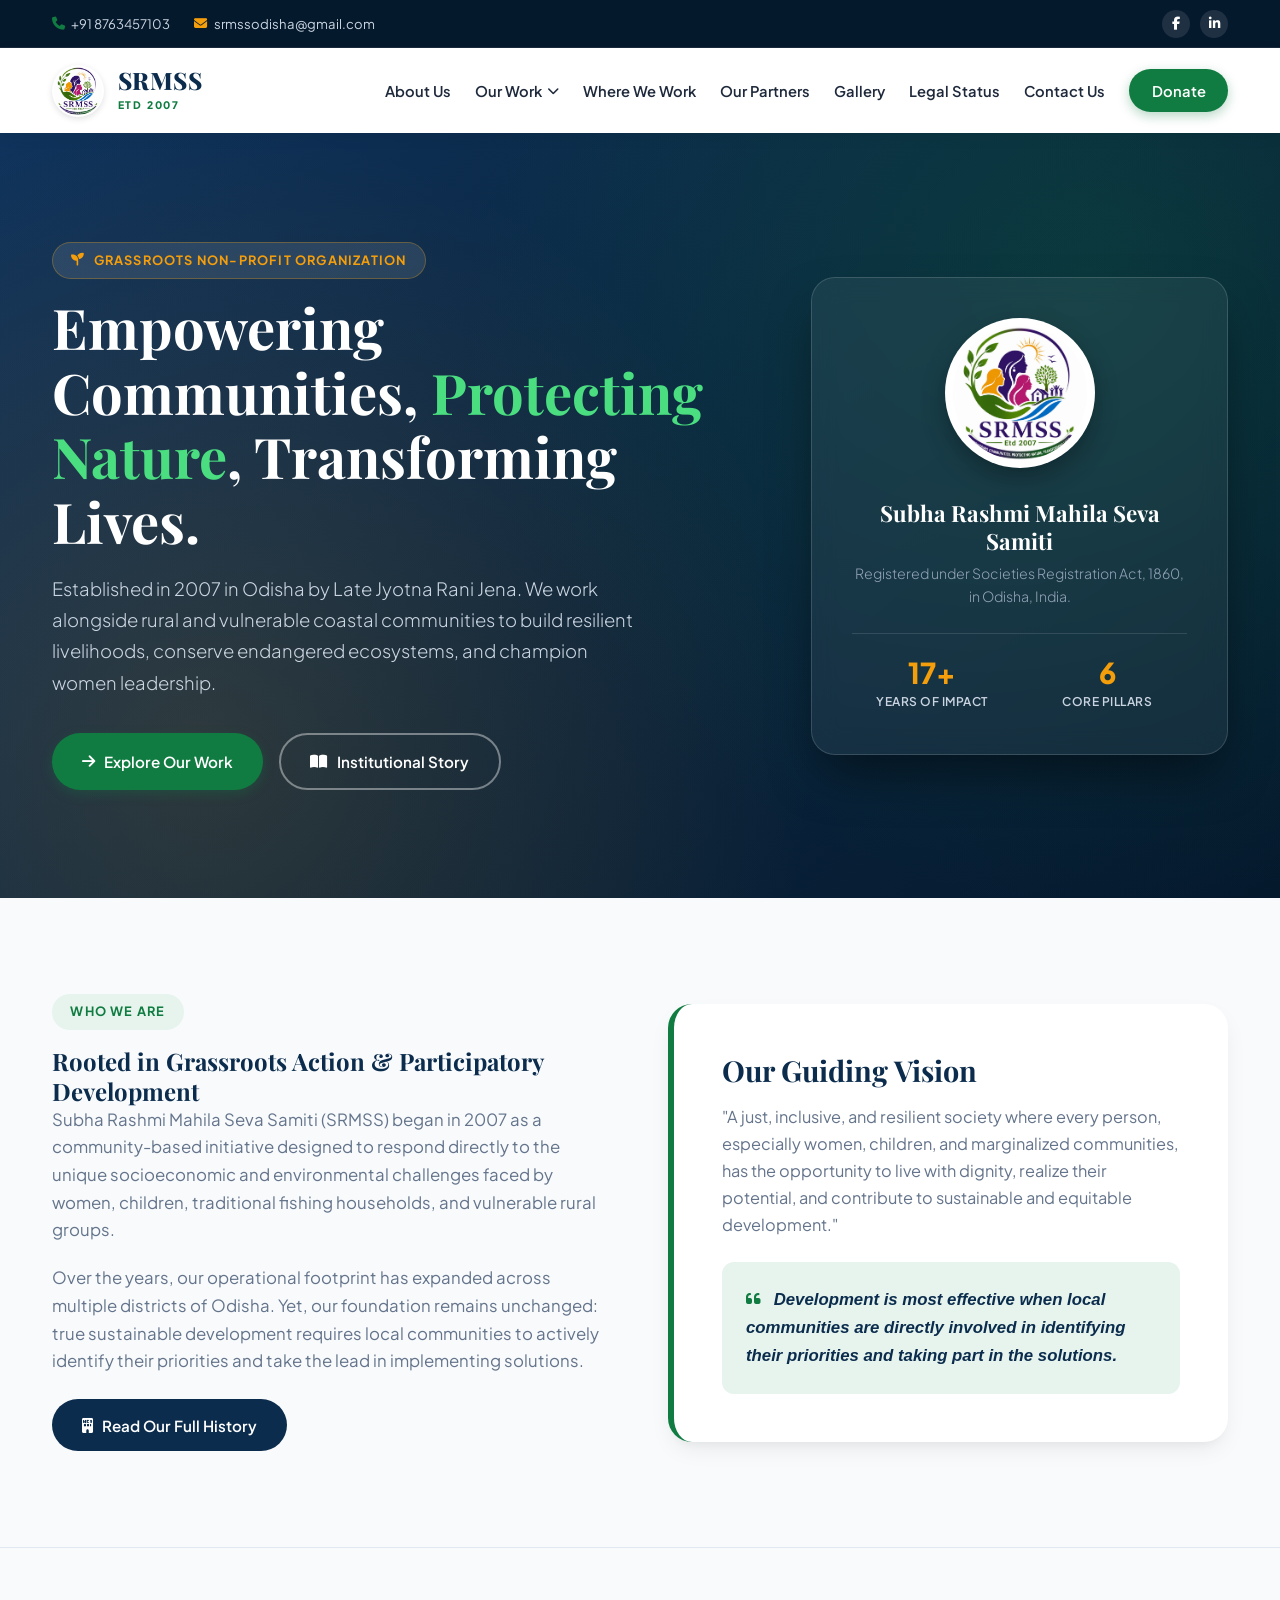
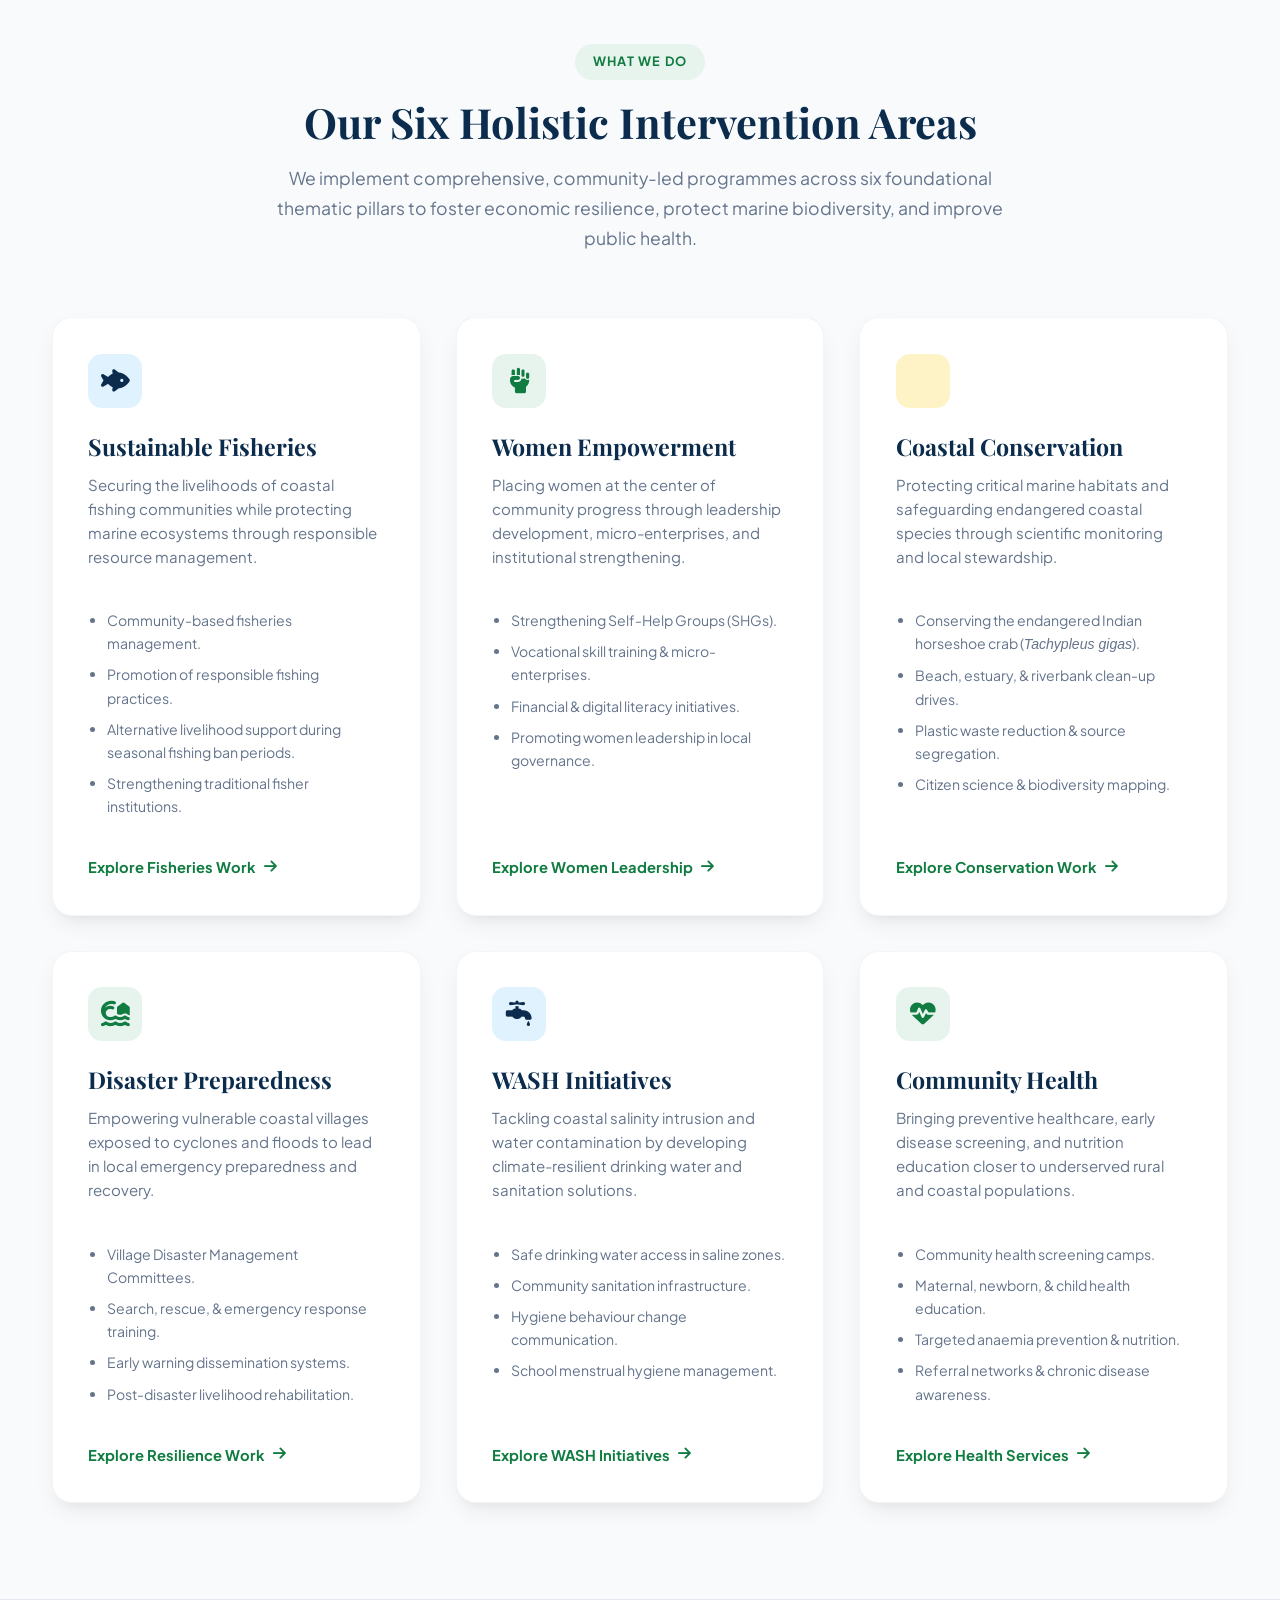
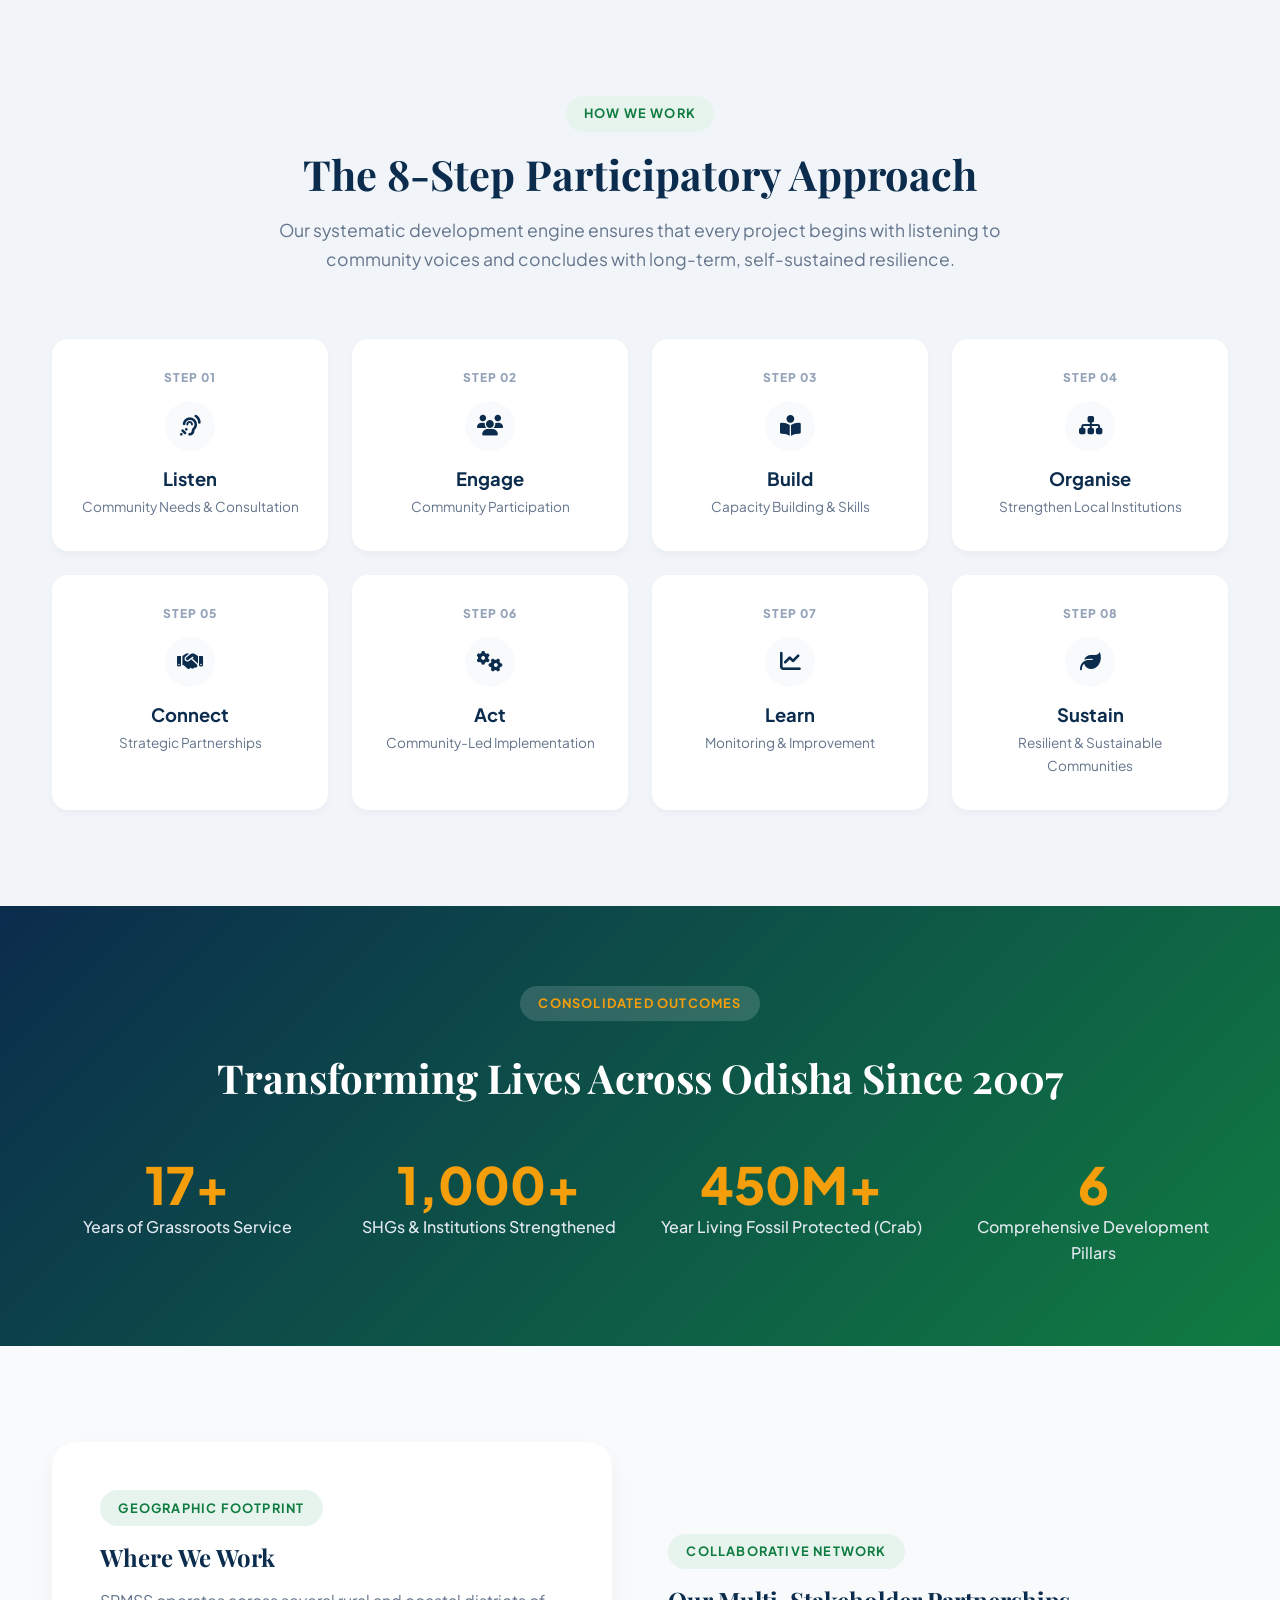
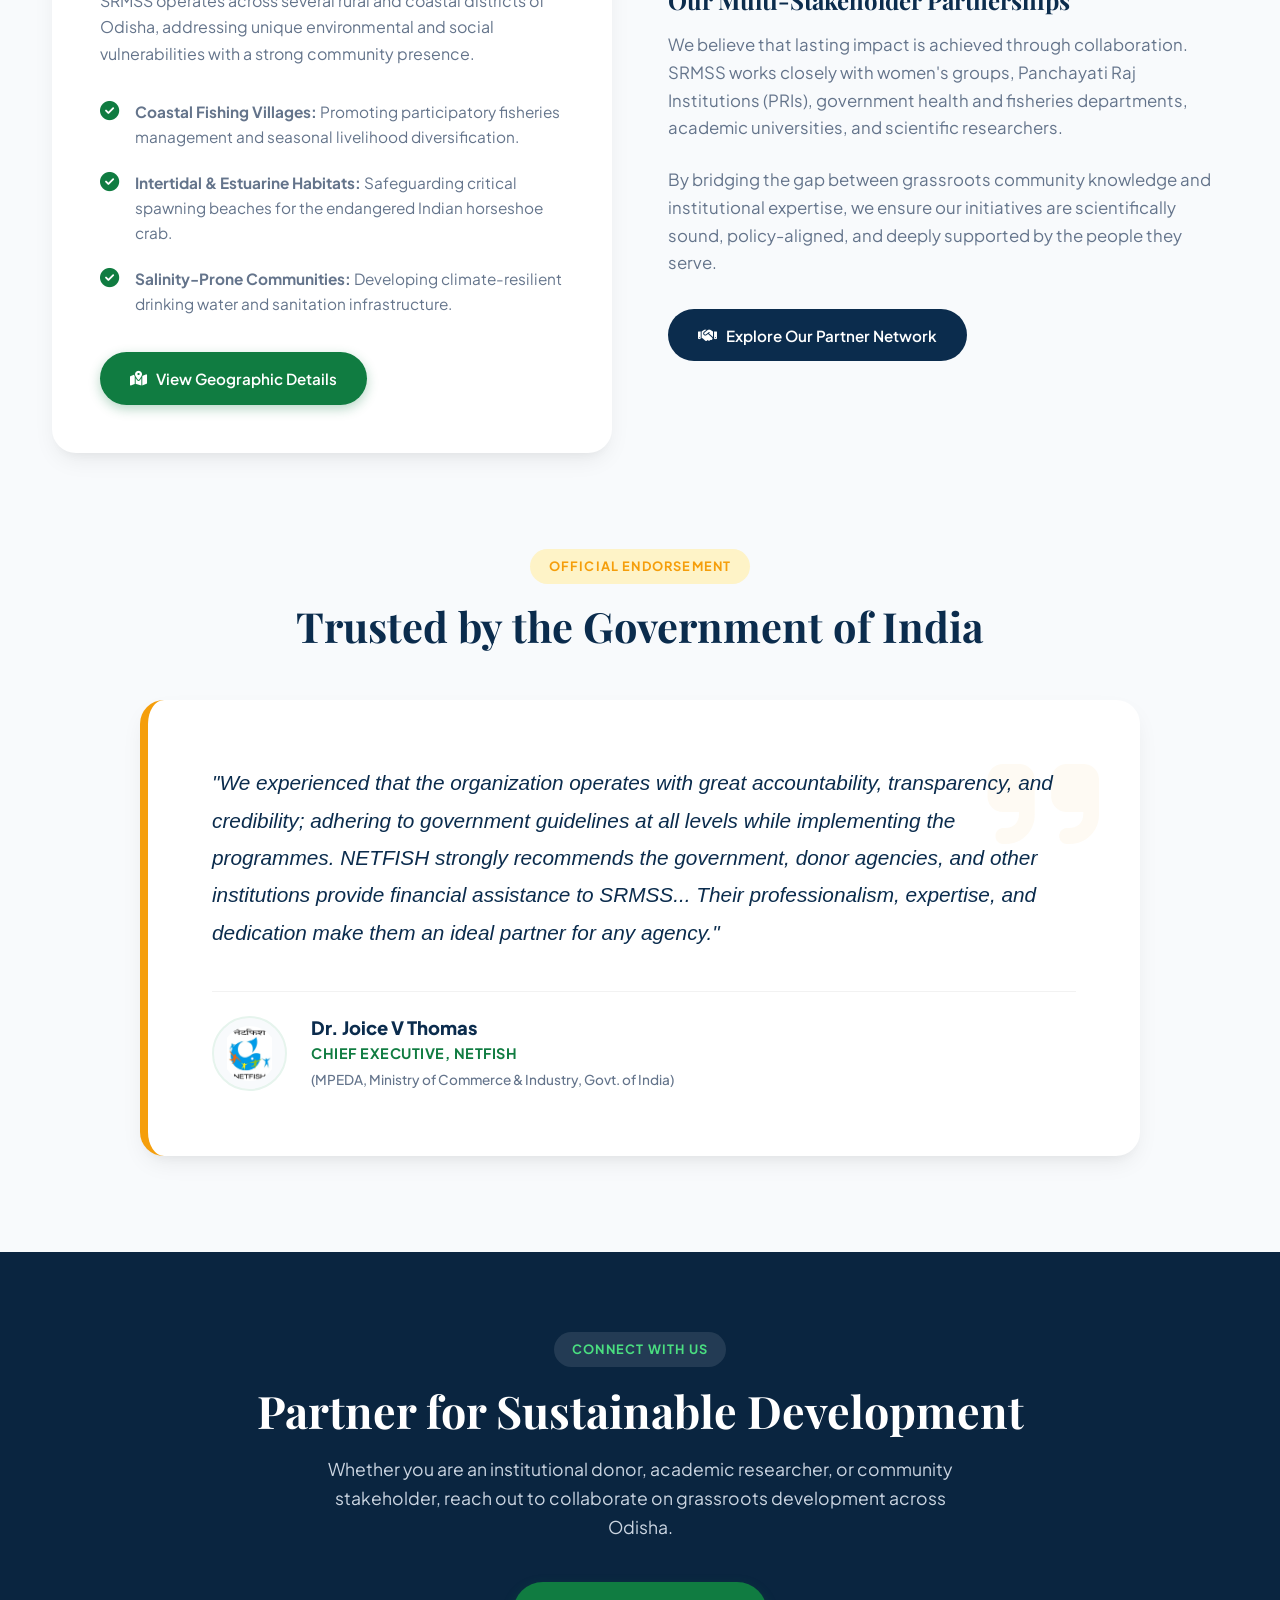
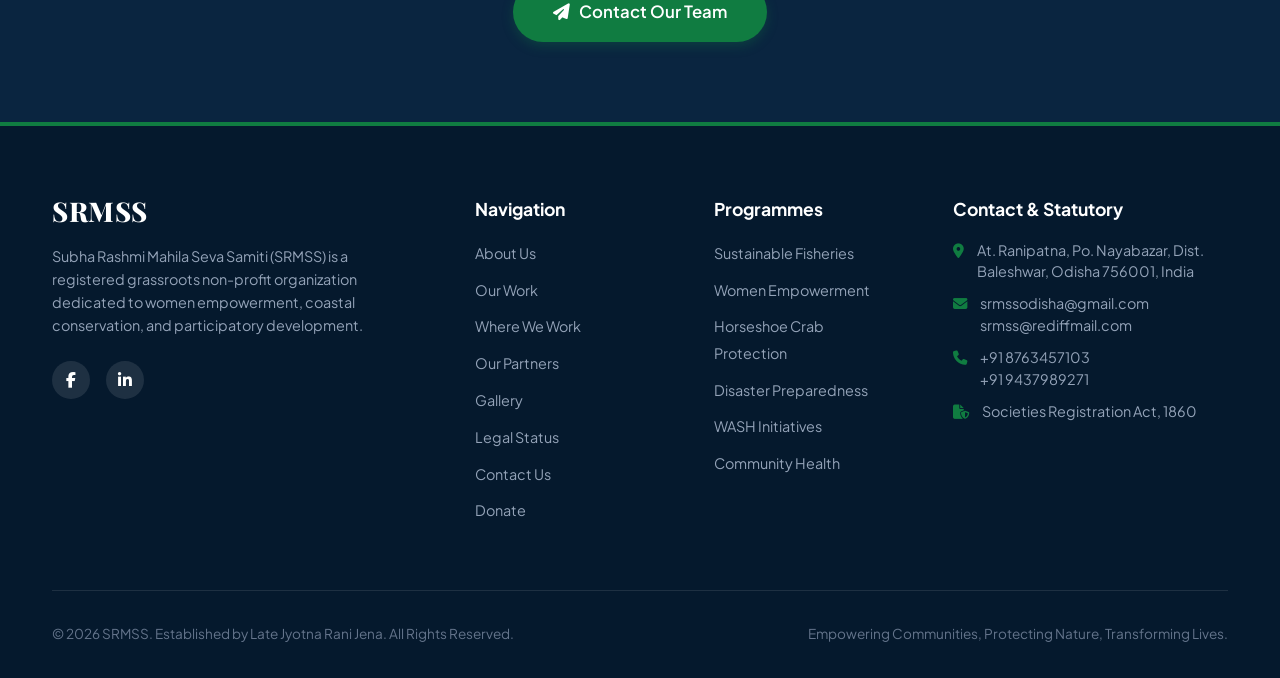
==== commit a212d70e: "Update index.html" ====
--- a/index.html
+++ b/index.html
@@ -4,15 +4,269 @@
     <meta charset="UTF-8">
     <meta name="viewport" content="width=device-width, initial-scale=1.0">
     <title>SRMSS | Subha Rashmi Mahila Seva Samiti</title>
+    <meta name="description" content="Subha Rashmi Mahila Seva Samiti (SRMSS) is a registered grassroots non-profit organization established in 2007 in Odisha, dedicated to participatory development, coastal conservation, and women empowerment.">
+    
     <link rel="preconnect" href="https://fonts.googleapis.com">
     <link rel="preconnect" href="https://fonts.gstatic.com" crossorigin>
     <link href="https://fonts.googleapis.com/css2?family=Plus+Jakarta+Sans:wght@300;400;500;600;700;800&family=Playfair+Display:ital,wght@0,600;0,700;0,800;1,600&display=swap" rel="stylesheet">
     <link rel="stylesheet" href="https://cdnjs.cloudflare.com/ajax/libs/font-awesome/6.4.0/css/all.min.css">
+    
     <style>
-        :root{--primary-blue:#0b2c4d;--secondary-blue:#164273;--accent-green:#107c41;--emerald-light:#e6f4ed;--accent-gold:#f59e0b;--gold-light:#fef3c7;--text-dark:#1e293b;--text-muted:#64748b;--bg-light:#f8fafc;--white:#ffffff;--card-shadow:0 10px 25px -5px rgba(0,0,0,0.08);--transition:all 0.3s ease}*{margin:0;padding:0;box-sizing:border-box}html{scroll-behavior:smooth;scroll-padding-top:100px}body{font-family:'Plus Jakarta Sans',sans-serif;color:var(--text-dark);background:var(--bg-light);line-height:1.65;overflow-x:hidden}h1,h2,h3,h4,h5{font-family:'Playfair Display',serif;color:var(--primary-blue);line-height:1.25}a{text-decoration:none;color:inherit;transition:var(--transition)}ul{list-style:none}.container{max-width:1240px;margin:0 auto;padding:0 2rem}.badge{display:inline-block;padding:.45rem 1.15rem;background:var(--emerald-light);color:var(--accent-green);border-radius:50px;font-weight:700;font-size:.8rem;text-transform:uppercase;letter-spacing:1px;margin-bottom:1rem}.btn{display:inline-flex;align-items:center;justify-content:center;padding:.85rem 1.85rem;border-radius:50px;font-weight:600;background:var(--accent-green);color:var(--white);gap:.6rem;border:none;cursor:pointer;transition:.3s}.btn:hover{background:#0c6333;transform:translateY(-2px);box-shadow:0 6px 16px rgba(16,124,65,.3)}.btn-outline{background:transparent;border:2px solid rgba(255,255,255,.4)}.btn-outline:hover{background:var(--white);color:var(--primary-blue)}.top-bar{background:#05192d;color:#cbd5e1;font-size:.85rem;padding:.6rem 0;border-bottom:1px solid rgba(255,255,255,.08)}.top-bar .container{display:flex;justify-content:space-between;align-items:center;flex-wrap:wrap;gap:.5rem}.top-bar span{display:inline-flex;align-items:center;gap:.5rem}.social-icons a{display:inline-flex;align-items:center;justify-content:center;width:28px;height:28px;border-radius:50%;background:rgba(255,255,255,.1);color:var(--white);margin-left:.5rem;transition:.3s}.social-icons a:hover{background:var(--accent-green);transform:translateY(-2px)}header{position:sticky;top:0;background:rgba(255,255,255,.98);backdrop-filter:blur(10px);z-index:10000;box-shadow:0 4px 10px rgba(0,0,0,.05)}nav{display:flex;justify-content:space-between;align-items:center;height:85px}.logo-container{display:flex;align-items:center;gap:.8rem}.logo-img{width:50px;height:50px;border-radius:50%;object-fit:contain;background:var(--white)}.logo-title{font-family:'Playfair Display',serif;font-size:1.5rem;font-weight:800;color:var(--primary-blue);line-height:1}.logo-subtitle{font-size:.65rem;color:var(--accent-green);font-weight:800;text-transform:uppercase;letter-spacing:1.5px;display:block;margin-top:4px}.nav-links{display:flex;gap:1.5rem;align-items:center}.nav-links li{position:relative}.nav-links a{font-weight:600;font-size:.9rem}.nav-links a:hover,.nav-links a.active{color:var(--accent-green)}.dropdown-menu{position:absolute;top:100%;left:0;width:240px;background:var(--white);border-radius:12px;box-shadow:0 15px 30px rgba(0,0,0,.15);padding:.5rem 0;opacity:0;visibility:hidden;transform:translateY(10px);transition:var(--transition);z-index:10001}.dropdown:hover .dropdown-menu{opacity:1;visibility:visible;transform:translateY(0)}.dropdown-menu li a{padding:.6rem 1.2rem;display:block;font-size:.85rem;color:var(--text-muted)}.dropdown-menu li a:hover{background:var(--bg-light);color:var(--accent-green)}.mobile-toggle{display:none;font-size:1.5rem;cursor:pointer;color:var(--primary-blue)}.hero,.banner{background:linear-gradient(135deg,#0f335c,#05192d);color:var(--white);padding:6rem 0 4rem;text-align:center}.hero{min-height:85vh;padding:5rem 0;text-align:left;display:flex;align-items:center}.hero-grid{display:grid;grid-template-columns:1.2fr .8fr;gap:4rem;align-items:center}.hero h1,.banner h1{font-size:3.2rem;margin-bottom:1.2rem;line-height:1.15;color:#fff}.hero h1 span{color:#4ade80}.section-padding{padding:5rem 0}.section-header{text-align:center;max-width:800px;margin:0 auto 3rem}.section-header h2{font-size:2.5rem;margin-bottom:1rem}.grid-2{display:grid;grid-template-columns:1fr 1fr;gap:3.5rem;align-items:start}.grid-3{display:grid;grid-template-columns:repeat(3,1fr);gap:2rem}.grid-4{display:grid;grid-template-columns:repeat(4,1fr);gap:1.5rem}.card{background:var(--white);padding:2.5rem;border-radius:20px;box-shadow:var(--card-shadow);transition:.3s;border-top:4px solid var(--primary-blue)}.card:hover{transform:translateY(-5px);box-shadow:0 15px 30px rgba(0,0,0,.1);border-top-color:var(--accent-green)}.recommendation-wrapper{background:var(--white);border-radius:24px;box-shadow:var(--card-shadow);padding:4rem;position:relative;overflow:hidden;border-left:8px solid var(--accent-gold);margin:0 auto;max-width:1000px;transition:var(--transition)}.recommendation-wrapper:hover{box-shadow:0 15px 30px rgba(0,0,0,.1);transform:translateY(-5px)}.rec-quote-icon{position:absolute;top:2.5rem;right:2.5rem;font-size:8rem;color:rgba(245,158,11,.05);z-index:0}.rec-content{position:relative;z-index:1}.rec-text{font-size:1.25rem;color:var(--primary-blue);font-style:italic;font-weight:500;line-height:1.8;margin-bottom:2.5rem}.rec-author{display:flex;align-items:center;gap:1.5rem;border-top:1px solid rgba(0,0,0,.05);padding-top:1.5rem}.rec-author img{width:75px;height:75px;border-radius:50%;object-fit:contain;background:var(--bg-light);padding:8px;border:2px solid var(--emerald-light)}.cta-sec{background:#0a2540;color:var(--white);padding:5rem 0;text-align:center}.gallery-grid{display:grid;grid-template-columns:repeat(auto-fill,minmax(350px,1fr));gap:1.5rem}.gallery-item{position:relative;border-radius:16px;overflow:hidden;box-shadow:var(--card-shadow);aspect-ratio:4/3;cursor:pointer;background:var(--primary-blue)}.gallery-item img{width:100%;height:100%;object-fit:cover;transition:transform .6s cubic-bezier(0.4,0,0.2,1)}.gallery-item:hover img{transform:scale(1.08)}.gallery-overlay{position:absolute;bottom:0;left:0;right:0;background:linear-gradient(to top,rgba(0,0,0,.85) 0,transparent 100%);padding:3rem 1.5rem 1.5rem;color:var(--white);opacity:0;transition:opacity .3s ease}.gallery-item:hover .gallery-overlay{opacity:1}.form-group{margin-bottom:1.5rem}.form-group label{display:block;margin-bottom:.5rem;font-weight:600;font-size:.95rem;color:var(--primary-blue)}.form-control{width:100%;padding:.85rem 1.25rem;border:1px solid #cbd5e1;border-radius:8px;font-family:inherit;font-size:.95rem}.info-item{display:flex;gap:1.25rem;align-items:flex-start;margin-bottom:2rem}.info-icon{width:48px;height:48px;border-radius:12px;background:var(--emerald-light);color:var(--accent-green);display:flex;align-items:center;justify-content:center;font-size:1.25rem;flex-shrink:0}.bank-details{background:var(--bg-light);padding:1.5rem;border-radius:12px;margin-top:1.5rem;border-left:4px solid var(--primary-blue)}footer{background:#05192d;color:var(--white);padding:4.5rem 0 2rem;border-top:4px solid var(--accent-green)}.footer-grid{display:grid;grid-template-columns:2fr 1fr 1fr 1.5fr;gap:3.5rem;margin-bottom:3.5rem}.footer-links h4{color:var(--white);font-size:1.1rem;margin-bottom:1.25rem}.footer-links ul li a{color:#94a3b8;font-size:.9rem;transition:.3s}.footer-links ul li a:hover{color:var(--accent-green)}.footer-contact li{display:flex;gap:.8rem;color:#94a3b8;margin-bottom:1rem;font-size:.9rem;line-height:1.5}.footer-bottom{border-top:1px solid rgba(255,255,255,.1);padding-top:2rem;text-align:center;color:#64748b;font-size:.85rem}@media (max-width:1024px){.grid-2,.grid-3,.grid-4,.hero-grid,.footer-grid{grid-template-columns:1fr 1fr}.hero h1{font-size:2.8rem}}@media (max-width:768px){.grid-2,.grid-3,.grid-4,.hero-grid,.footer-grid{grid-template-columns:1fr}.nav-links{position:fixed;top:85px;left:-100%;width:100%;height:calc(100vh - 85px);background:var(--white);flex-direction:column;padding-top:2rem;transition:var(--transition);z-index:99999}.nav-links.active{left:0}.mobile-toggle{display:block}.dropdown-menu{position:static;box-shadow:none;display:none}.dropdown:hover .dropdown-menu{display:block}.hero{text-align:center;padding:3rem 0}.recommendation-wrapper{padding:2.5rem}.rec-quote-icon{font-size:5rem}.gallery-grid{grid-template-columns:repeat(auto-fill,minmax(280px,1fr))}.gallery-overlay{opacity:1;background:linear-gradient(to top,rgba(0,0,0,.85) 0,rgba(0,0,0,.3) 50%,transparent 100%)}}
+        :root {
+            --primary-blue: #0b2c4d;
+            --secondary-blue: #164273;
+            --accent-green: #107c41;
+            --emerald-light: #e6f4ed;
+            --accent-gold: #f59e0b;
+            --gold-light: #fef3c7;
+            --text-dark: #1e293b;
+            --text-muted: #64748b;
+            --bg-light: #f8fafc;
+            --white: #ffffff;
+            --card-shadow: 0 10px 25px -5px rgba(0, 0, 0, 0.08), 0 8px 10px -6px rgba(0, 0, 0, 0.04);
+            --hover-shadow: 0 20px 25px -5px rgba(0, 0, 0, 0.12), 0 8px 10px -6px rgba(0, 0, 0, 0.06);
+            --transition: all 0.3s cubic-bezier(0.4, 0, 0.2, 1);
+        }
+
+        * { margin: 0; padding: 0; box-sizing: border-box; }
+        html { scroll-behavior: smooth; font-size: 16px; scroll-padding-top: 95px; }
+        body { font-family: 'Plus Jakarta Sans', sans-serif; color: var(--text-dark); background-color: var(--bg-light); line-height: 1.65; overflow-x: hidden; }
+        h1, h2, h3, h4, h5 { font-family: 'Playfair Display', serif; color: var(--primary-blue); line-height: 1.25; }
+        a { text-decoration: none; color: inherit; transition: var(--transition); }
+        ul { list-style: none; }
+        .container { width: 100%; max-width: 1240px; margin: 0 auto; padding: 0 2rem; }
+
+        /* Global Badges & Buttons */
+        .badge { display: inline-flex; align-items: center; gap: 0.5rem; padding: 0.45rem 1.15rem; background: var(--emerald-light); color: var(--accent-green); border-radius: 50px; font-weight: 700; font-size: 0.8rem; text-transform: uppercase; letter-spacing: 1.2px; margin-bottom: 1rem; }
+        .btn { display: inline-flex; align-items: center; justify-content: center; padding: 0.85rem 1.85rem; border-radius: 50px; font-weight: 600; transition: var(--transition); cursor: pointer; border: none; gap: 0.6rem; font-size: 0.95rem; }
+        .btn-primary { background: var(--accent-green); color: var(--white); box-shadow: 0 4px 12px rgba(16, 124, 65, 0.3); }
+        .btn-primary:hover { background: #0c6333; transform: translateY(-2px); color: var(--white); box-shadow: 0 6px 16px rgba(16, 124, 65, 0.4); }
+        .btn-secondary { background: var(--primary-blue); color: var(--white); }
+        .btn-secondary:hover { background: var(--secondary-blue); transform: translateY(-2px); color: var(--white); }
+        .btn-outline { border: 2px solid rgba(255, 255, 255, 0.4); color: var(--white); background: transparent; }
+        .btn-outline:hover { background: var(--white); color: var(--primary-blue); transform: translateY(-2px); }
+
+        /* Top Announcement Bar */
+        .top-bar { background: #05192d; color: #cbd5e1; font-size: 0.82rem; padding: 0.6rem 0; border-bottom: 1px solid rgba(255,255,255,0.08); }
+        .top-bar .container { display: flex; justify-content: space-between; align-items: center; flex-wrap: wrap; gap: 0.5rem; }
+        .top-bar span { display: inline-flex; align-items: center; gap: 0.4rem; }
+        .social-icons a { display: inline-flex; align-items: center; justify-content: center; width: 28px; height: 28px; border-radius: 50%; background: rgba(255,255,255,0.1); color: var(--white); transition: var(--transition); margin-left: 0.5rem; }
+        .social-icons a:hover { background: var(--accent-green); transform: translateY(-2px); }
+
+        /* Fixed Header Navigation */
+        header { position: sticky; top: 0; left: 0; width: 100%; background: rgba(255, 255, 255, 0.98); backdrop-filter: blur(12px); z-index: 10000; box-shadow: 0 4px 15px rgba(0, 0, 0, 0.06); }
+        nav { display: flex; justify-content: space-between; align-items: center; height: 85px; }
+        .logo-container { display: flex; align-items: center; gap: 0.85rem; }
+        .logo-img { width: 52px; height: 52px; border-radius: 50%; object-fit: contain; background: var(--white); padding: 2px; box-shadow: 0 2px 6px rgba(0,0,0,0.12); }
+        .logo-text { display: flex; flex-direction: column; }
+        .logo-title { font-family: 'Playfair Display', serif; font-size: 1.5rem; font-weight: 800; color: var(--primary-blue); line-height: 1; letter-spacing: 0.5px; }
+        .logo-subtitle { font-size: 0.65rem; color: var(--accent-green); font-weight: 800; text-transform: uppercase; letter-spacing: 1.8px; margin-top: 4px; }
+
+        /* Navigation Menu */
+        .nav-links { display: flex; gap: 1.5rem; align-items: center; }
+        .nav-links > li { position: relative; padding: 1rem 0; }
+        .nav-links a { font-weight: 600; color: var(--text-dark); font-size: 0.92rem; display: flex; align-items: center; gap: 0.35rem; }
+        .nav-links a:hover, .nav-links a.active { color: var(--accent-green); }
+
+        /* Dropdown Menu */
+        .dropdown-menu { position: absolute; top: 100%; left: 0; width: 260px; background: var(--white); border-radius: 12px; box-shadow: 0 15px 35px rgba(0,0,0,0.15); padding: 0.6rem 0; opacity: 0; visibility: hidden; transform: translateY(10px); transition: var(--transition); border: 1px solid rgba(0,0,0,0.06); z-index: 10001; }
+        .nav-links > li:hover .dropdown-menu { opacity: 1; visibility: visible; transform: translateY(0); }
+        .dropdown-menu li a { padding: 0.65rem 1.4rem; font-size: 0.86rem; font-weight: 500; color: var(--text-muted); border-left: 3px solid transparent; display: block; }
+        .dropdown-menu li a:hover { background: var(--bg-light); color: var(--accent-green); border-left-color: var(--accent-green); padding-left: 1.65rem; }
+
+        .mobile-toggle { display: none; font-size: 1.6rem; cursor: pointer; color: var(--primary-blue); }
+
+        /* Hero Banner */
+        .hero { min-height: 85vh; display: flex; align-items: center; padding: 5rem 0; background: linear-gradient(135deg, #0f335c 0%, #0a2540 50%, #05192d 100%); color: var(--white); position: relative; overflow: hidden; }
+        .hero::before { content: ''; position: absolute; top: 0; left: 0; right: 0; bottom: 0; background: radial-gradient(circle at 85% 20%, rgba(16, 124, 65, 0.25) 0%, transparent 50%), radial-gradient(circle at 15% 80%, rgba(245, 158, 11, 0.15) 0%, transparent 50%); pointer-events: none; }
+        .hero-grid { display: grid; grid-template-columns: 1.25fr 0.75fr; gap: 4rem; align-items: center; position: relative; z-index: 1; }
+        .hero h1 { font-size: 3.5rem; color: var(--white); margin-bottom: 1.25rem; font-weight: 700; line-height: 1.15; }
+        .hero h1 span { color: #4ade80; }
+        .hero p { font-size: 1.15rem; color: #cbd5e1; margin-bottom: 2.2rem; max-width: 600px; font-weight: 300; line-height: 1.7; }
+        
+        /* Hero Visual Card */
+        .hero-card { background: rgba(255, 255, 255, 0.06); border: 1px solid rgba(255, 255, 255, 0.15); padding: 2.5rem; border-radius: 24px; backdrop-filter: blur(12px); text-align: center; box-shadow: 0 25px 50px -12px rgba(0, 0, 0, 0.5); }
+        .hero-card img { width: 150px; height: 150px; margin: 0 auto 1.5rem; border-radius: 50%; background: var(--white); padding: 8px; box-shadow: 0 10px 25px rgba(0,0,0,0.3); }
+        .hero-card h3 { color: var(--white); font-size: 1.4rem; margin-bottom: 0.4rem; }
+        .hero-card p { color: #94a3b8; font-size: 0.88rem; margin-bottom: 1.5rem; }
+        .hero-stats { display: grid; grid-template-columns: 1fr 1fr; gap: 1rem; border-top: 1px solid rgba(255,255,255,0.12); padding-top: 1.5rem; }
+        .stat-item h4 { color: var(--accent-gold); font-size: 1.8rem; font-family: 'Plus Jakarta Sans', sans-serif; font-weight: 800; line-height: 1; }
+        .stat-item span { font-size: 0.75rem; color: #cbd5e1; text-transform: uppercase; letter-spacing: 0.5px; font-weight: 600; }
+
+        /* Section Layouts */
+        .section-padding { padding: 6rem 0; }
+        .section-header { text-align: center; max-width: 780px; margin: 0 auto 4rem; }
+        .section-header h2 { font-size: 2.6rem; margin-bottom: 1rem; }
+        .section-header p { color: var(--text-muted); font-size: 1.1rem; line-height: 1.7; }
+
+        /* Grid Utilities */
+        .grid-2 { display: grid; grid-template-columns: 1fr 1fr; gap: 3.5rem; align-items: center; }
+        .grid-3 { display: grid; grid-template-columns: repeat(3, 1fr); gap: 2.2rem; }
+        .grid-4 { display: grid; grid-template-columns: repeat(4, 1fr); gap: 1.5rem; }
+
+        /* Overview & Mission Section */
+        .about-box { background: var(--white); padding: 3rem; border-radius: 24px; box-shadow: var(--card-shadow); border-left: 6px solid var(--accent-green); }
+        .about-box h3 { font-size: 1.8rem; margin-bottom: 1rem; }
+        .about-box p { color: var(--text-muted); margin-bottom: 1.25rem; font-size: 1.02rem; }
+        .quote-box { background: var(--emerald-light); padding: 1.5rem; border-radius: 12px; margin-top: 1.5rem; }
+        .quote-box p { color: var(--primary-blue); font-weight: 600; font-size: 1.05rem; margin: 0; font-style: italic; }
+
+        /* Thematic Pillars Grid (RESTORED SUPER DETAILED) */
+        .pillar-card { background: var(--white); border-radius: 20px; overflow: hidden; box-shadow: var(--card-shadow); transition: var(--transition); border: 1px solid rgba(0,0,0,0.04); display: flex; flex-direction: column; justify-content: space-between; height: 100%; }
+        .pillar-card:hover { transform: translateY(-8px); box-shadow: var(--hover-shadow); }
+        .pillar-header { padding: 2.2rem 2.2rem 1rem; position: relative; }
+        .pillar-icon { width: 54px; height: 54px; border-radius: 14px; background: var(--emerald-light); color: var(--accent-green); display: flex; align-items: center; justify-content: center; font-size: 1.6rem; margin-bottom: 1.5rem; }
+        .pillar-card.gold .pillar-icon { background: var(--gold-light); color: var(--accent-gold); }
+        .pillar-card.blue .pillar-icon { background: #e0f2fe; color: var(--primary-blue); }
+        .pillar-card h3 { font-size: 1.45rem; margin-bottom: 0.75rem; }
+        .pillar-card p { color: var(--text-muted); font-size: 0.94rem; margin-bottom: 1.5rem; line-height: 1.6; }
+        .pillar-body { padding: 0 2.2rem 2.2rem; flex-grow: 1; display: flex; flex-direction: column; justify-content: space-between; }
+        .bullet-list { padding-left: 1.2rem; margin-bottom: 1.8rem; }
+        .bullet-list li { font-size: 0.88rem; color: var(--text-muted); margin-bottom: 0.5rem; list-style-type: disc; }
+        .card-link { display: inline-flex; align-items: center; gap: 0.5rem; font-weight: 700; color: var(--accent-green); font-size: 0.92rem; transition: var(--transition); margin-top: auto; }
+        .card-link:hover { gap: 0.8rem; color: var(--primary-blue); }
+
+        /* Approach Step Methodology */
+        .approach-sec { background: #f1f5f9; }
+        .step-card { background: var(--white); padding: 1.8rem; border-radius: 16px; text-align: center; box-shadow: 0 4px 6px rgba(0,0,0,0.03); transition: var(--transition); position: relative; border-bottom: 4px solid transparent; }
+        .step-card:hover { transform: translateY(-5px); box-shadow: var(--card-shadow); border-bottom-color: var(--accent-green); }
+        .step-num { font-size: 0.75rem; font-weight: 800; color: #94a3b8; text-transform: uppercase; letter-spacing: 1px; display: block; margin-bottom: 0.8rem; }
+        .step-icon { width: 50px; height: 50px; border-radius: 50%; background: var(--bg-light); color: var(--primary-blue); display: flex; align-items: center; justify-content: center; font-size: 1.3rem; margin: 0 auto 1rem; transition: var(--transition); }
+        .step-card:hover .step-icon { background: var(--accent-green); color: var(--white); }
+        .step-card h4 { font-size: 1.15rem; margin-bottom: 0.4rem; font-family: 'Plus Jakarta Sans', sans-serif; font-weight: 700; }
+        .step-card p { font-size: 0.85rem; color: var(--text-muted); }
+
+        /* Impact Counter Banner */
+        .impact-banner { background: linear-gradient(135deg, #0b2c4d 0%, #107c41 100%); color: var(--white); padding: 5rem 0; text-align: center; }
+        .impact-grid { display: grid; grid-template-columns: repeat(4, 1fr); gap: 2rem; }
+        .impact-item h3 { font-size: 3.2rem; color: var(--accent-gold); font-family: 'Plus Jakarta Sans', sans-serif; font-weight: 800; margin-bottom: 0.2rem; line-height: 1; }
+        .impact-item p { font-size: 1rem; color: #e2e8f0; font-weight: 500; }
+
+        /* Where We Work Summary */
+        .loc-box { background: var(--white); padding: 3rem; border-radius: 24px; box-shadow: var(--card-shadow); }
+        .loc-list li { display: flex; gap: 1rem; align-items: flex-start; margin-bottom: 1.25rem; font-size: 0.96rem; color: var(--text-muted); }
+        .loc-list li i { color: var(--accent-green); font-size: 1.2rem; margin-top: 3px; }
+
+        /* Institutional Recommendation Container */
+        .recommendation-wrapper {
+            background: var(--white);
+            border-radius: 24px;
+            box-shadow: var(--card-shadow);
+            padding: 4rem;
+            position: relative;
+            overflow: hidden;
+            border-left: 8px solid var(--accent-gold);
+            margin: 0 auto;
+            max-width: 1000px;
+            transition: var(--transition);
+        }
+        .recommendation-wrapper:hover {
+            box-shadow: var(--hover-shadow);
+            transform: translateY(-5px);
+        }
+        .rec-quote-icon {
+            position: absolute;
+            top: 2.5rem;
+            right: 2.5rem;
+            font-size: 8rem;
+            color: rgba(245, 158, 11, 0.05); /* Very faint gold watermark */
+            z-index: 0;
+        }
+        .rec-content {
+            position: relative;
+            z-index: 1;
+        }
+        .rec-text {
+            font-size: 1.3rem;
+            color: var(--primary-blue);
+            font-style: italic;
+            font-weight: 500;
+            line-height: 1.8;
+            margin-bottom: 2.5rem;
+        }
+        .rec-author {
+            display: flex;
+            align-items: center;
+            gap: 1.5rem;
+            border-top: 1px solid rgba(0,0,0,0.05);
+            padding-top: 1.5rem;
+        }
+        .rec-author img {
+            width: 75px;
+            height: 75px;
+            border-radius: 50%;
+            object-fit: contain;
+            background: var(--bg-light);
+            padding: 8px;
+            border: 2px solid var(--emerald-light);
+        }
+        .rec-author-details h4 {
+            font-size: 1.15rem;
+            color: var(--primary-blue);
+            margin-bottom: 0.2rem;
+            font-family: 'Plus Jakarta Sans', sans-serif;
+            font-weight: 800;
+        }
+        .rec-author-details p {
+            font-size: 0.9rem;
+            color: var(--accent-green);
+            font-weight: 700;
+            text-transform: uppercase;
+            letter-spacing: 0.5px;
+        }
+        .rec-author-details span {
+            display: block;
+            color: var(--text-muted);
+            font-size: 0.85rem;
+            font-weight: 500;
+            text-transform: none;
+            letter-spacing: 0;
+            margin-top: 3px;
+        }
+
+        /* Call to Action Banner */
+        .cta-sec { background: #0a2540; color: var(--white); padding: 5rem 0; text-align: center; position: relative; }
+        .cta-sec h2 { color: var(--white); font-size: 2.8rem; margin-bottom: 1rem; }
+        .cta-sec p { color: #cbd5e1; max-width: 650px; margin: 0 auto 2.5rem; font-size: 1.1rem; }
+
+        /* Comprehensive Footer */
+        footer { background: #05192d; color: var(--white); padding: 4.5rem 0 2rem; border-top: 4px solid var(--accent-green); }
+        .footer-grid { display: grid; grid-template-columns: 2fr 1fr 1fr 1.5fr; gap: 3.5rem; margin-bottom: 3.5rem; }
+        .footer-about p { color: #94a3b8; margin-top: 1rem; font-size: 0.9rem; max-width: 330px; line-height: 1.6; }
+        .footer-links h4 { color: var(--white); font-size: 1.1rem; margin-bottom: 1.25rem; font-family: 'Plus Jakarta Sans', sans-serif; font-weight: 700; }
+        .footer-links ul li { margin-bottom: 0.65rem; }
+        .footer-links ul li a { color: #94a3b8; font-size: 0.9rem; }
+        .footer-links ul li a:hover { color: var(--accent-green); padding-left: 5px; }
+        .footer-contact li { display: flex; gap: 0.8rem; color: #94a3b8; margin-bottom: 0.8rem; font-size: 0.9rem; align-items: flex-start; line-height: 1.5; }
+        .footer-contact li i { color: var(--accent-green); margin-top: 4px; }
+        .footer-bottom { border-top: 1px solid rgba(255, 255, 255, 0.1); padding-top: 2rem; text-align: center; color: #64748b; font-size: 0.85rem; display: flex; justify-content: space-between; align-items: center; flex-wrap: wrap; gap: 1rem; }
+
+        /* Responsive Breakpoints */
+        @media (max-width: 1024px) {
+            .hero-grid, .grid-2, .grid-3, .grid-4 { grid-template-columns: 1fr 1fr; }
+            .impact-grid, .footer-grid { grid-template-columns: 1fr 1fr; }
+            .hero h1 { font-size: 2.8rem; }
+        }
+        @media (max-width: 768px) {
+            .nav-links { position: fixed; top: 85px; left: -100%; width: 100%; height: calc(100vh - 85px); background: var(--white); flex-direction: column; justify-content: flex-start; padding-top: 2.5rem; gap: 1.25rem; box-shadow: 0 10px 15px rgba(0,0,0,0.05); z-index: 99999; }
+            .nav-links.active { left: 0; }
+            .nav-links > li { width: 100%; text-align: center; }
+            .dropdown-menu { position: static; width: 90%; margin: 0.5rem auto 0; box-shadow: none; border: 1px solid rgba(0,0,0,0.08); display: none; }
+            .nav-links > li:hover .dropdown-menu { display: block; }
+            .mobile-toggle { display: block; }
+            .hero-grid, .grid-2, .grid-3, .grid-4, .impact-grid, .footer-grid { grid-template-columns: 1fr; }
+            .hero { text-align: center; padding: 3rem 0; }
+            .hero p { margin: 0 auto 2rem; }
+            .hero-stats { max-width: 300px; margin: 1.5rem auto 0; }
+            .section-header h2, .hero h1, .cta-sec h2 { font-size: 2.2rem; }
+            .recommendation-wrapper { padding: 2.5rem; }
+            .rec-text { font-size: 1.1rem; }
+            .rec-quote-icon { font-size: 5rem; }
+        }
     </style>
 </head>
 <body>
+
     <div class="top-bar">
         <div class="container">
             <div style="display: flex; gap: 1.5rem; align-items: center; flex-wrap: wrap;">
@@ -20,8 +274,8 @@
                 <span><i class="fa-solid fa-envelope" style="color: var(--accent-gold);"></i> srmssodisha@gmail.com</span>
             </div>
             <div class="social-icons">
-                <a href="https://www.facebook.com/profile.php?id=61577730561571" target="_blank"><i class="fa-brands fa-facebook-f"></i></a>
-                <a href="https://www.linkedin.com/in/srmss-non-profits-0b79b623b/" target="_blank"><i class="fa-brands fa-linkedin-in"></i></a>
+                <a href="https://www.facebook.com/profile.php?id=61577730561571" target="_blank" aria-label="Facebook"><i class="fa-brands fa-facebook-f"></i></a>
+                <a href="https://www.linkedin.com/in/srmss-non-profits-0b79b623b/" target="_blank" aria-label="LinkedIn"><i class="fa-brands fa-linkedin-in"></i></a>
             </div>
         </div>
     </div>
@@ -30,19 +284,23 @@
         <div class="container">
             <nav>
                 <a href="index.html" class="logo-container">
-                    <img src="IMG-20260717-WA0000.jpg" alt="SRMSS Logo" class="logo-img" onerror="this.src='https://via.placeholder.com/50'">
-                    <div><span class="logo-title">SRMSS</span><span class="logo-subtitle">Etd 2007</span></div>
+                    <img src="IMG-20260717-WA0000.jpg" alt="SRMSS Logo" class="logo-img" onerror="this.src='https://via.placeholder.com/52/0b2c4d/ffffff?text=SRMSS'">
+                    <div class="logo-text">
+                        <span class="logo-title">SRMSS</span>
+                        <span class="logo-subtitle">Etd 2007</span>
+                    </div>
                 </a>
                 <ul class="nav-links" id="navLinks">
                     <li><a href="about.html">About Us</a></li>
-                    <li class="dropdown"><a href="work.html">Our Work <i class="fa-solid fa-chevron-down" style="font-size: 0.75rem;"></i></a>
+                    <li class="dropdown">
+                        <a href="work.html">Our Work <i class="fa-solid fa-chevron-down" style="font-size: 0.75rem;"></i></a>
                         <ul class="dropdown-menu">
-                            <li><a href="work.html#fisheries">Sustainable Fisheries</a></li>
-                            <li><a href="work.html#women">Women Empowerment</a></li>
-                            <li><a href="work.html#coastal">Coastal Conservation</a></li>
-                            <li><a href="work.html#disaster">Disaster Preparedness</a></li>
-                            <li><a href="work.html#wash">WASH Initiatives</a></li>
-                            <li><a href="work.html#health">Community Health</a></li>
+                            <li><a href="work.html#fisheries"><i class="fa-solid fa-fish"></i> Sustainable Fisheries</a></li>
+                            <li><a href="work.html#women"><i class="fa-solid fa-person-dress"></i> Women Empowerment</a></li>
+                            <li><a href="work.html#coastal"><i class="fa-solid fa-water"></i> Coastal Conservation</a></li>
+                            <li><a href="work.html#disaster"><i class="fa-solid fa-house-tsunami"></i> Disaster Preparedness</a></li>
+                            <li><a href="work.html#wash"><i class="fa-solid fa-faucet-drip"></i> WASH Initiatives</a></li>
+                            <li><a href="work.html#health"><i class="fa-solid fa-heart-pulse"></i> Community Health</a></li>
                         </ul>
                     </li>
                     <li><a href="where-we-work.html">Where We Work</a></li>
@@ -61,21 +319,27 @@
         <div class="container">
             <div class="hero-grid">
                 <div>
-                    <div class="badge" style="background: rgba(255,255,255,0.1); color: var(--accent-gold); border: 1px solid rgba(245,158,11,0.3);">Grassroots Non-Profit Organization</div>
+                    <div class="badge" style="background: rgba(255,255,255,0.1); color: var(--accent-gold); border: 1px solid rgba(245,158,11,0.3);"><i class="fa-solid fa-seedling"></i> Grassroots Non-Profit Organization</div>
                     <h1>Empowering Communities, <span>Protecting Nature</span>, Transforming Lives.</h1>
-                    <p style="color: #cbd5e1; font-size: 1.15rem; margin-bottom: 2rem;">Established in 2007 in Odisha by Late Jyotna Rani Jena. We work alongside rural and vulnerable coastal communities to build resilient livelihoods, conserve endangered ecosystems, and champion women leadership.</p>
-                    <div style="display: flex; gap: 1rem; flex-wrap: wrap;">
-                        <a href="work.html" class="btn btn-primary">Explore Our Work</a>
-                        <a href="donate.html" class="btn btn-outline">Support Our Mission</a>
-                    </div>
-                </div>
-                <div class="card" style="background: rgba(255,255,255,0.06); border: 1px solid rgba(255,255,255,0.15); backdrop-filter: blur(12px); text-align: center;">
-                    <img src="IMG-20260717-WA0000.jpg" alt="SRMSS Emblem" style="width: 150px; height: 150px; border-radius: 50%; margin-bottom: 1.5rem; background: white; padding: 8px;">
-                    <h3 style="color: white; font-size: 1.4rem;">Subha Rashmi Mahila Seva Samiti</h3>
-                    <p style="color: #cbd5e1; font-size: 0.9rem; margin-bottom: 1.5rem;">Registered under Societies Registration Act, 1860, in Odisha.</p>
-                    <div style="display: grid; grid-template-columns: 1fr 1fr; border-top: 1px solid rgba(255,255,255,0.1); padding-top: 1.5rem;">
-                        <div><h4 style="color: var(--accent-gold); font-size: 1.8rem;">17+</h4><span style="color: #cbd5e1; font-size: 0.8rem;">Years Impact</span></div>
-                        <div><h4 style="color: var(--accent-gold); font-size: 1.8rem;">6</h4><span style="color: #cbd5e1; font-size: 0.8rem;">Core Pillars</span></div>
+                    <p>Established in 2007 in Odisha by Late Jyotna Rani Jena. We work alongside rural and vulnerable coastal communities to build resilient livelihoods, conserve endangered ecosystems, and champion women leadership.</p>
+                    <div style="display: flex; gap: 1rem; flex-wrap: wrap; justify-content: inherit;">
+                        <a href="work.html" class="btn btn-primary"><i class="fa-solid fa-arrow-right"></i> Explore Our Work</a>
+                        <a href="about.html" class="btn btn-outline"><i class="fa-solid fa-book-open"></i> Institutional Story</a>
+                    </div>
+                </div>
+                <div class="hero-card">
+                    <img src="IMG-20260717-WA0000.jpg" alt="SRMSS Emblem" onerror="this.src='https://via.placeholder.com/150/107c41/ffffff?text=SRMSS'">
+                    <h3>Subha Rashmi Mahila Seva Samiti</h3>
+                    <p>Registered under Societies Registration Act, 1860, in Odisha, India.</p>
+                    <div class="hero-stats">
+                        <div class="stat-item">
+                            <h4>17+</h4>
+                            <span>Years of Impact</span>
+                        </div>
+                        <div class="stat-item">
+                            <h4>6</h4>
+                            <span>Core Pillars</span>
+                        </div>
                     </div>
                 </div>
             </div>
@@ -84,29 +348,256 @@
 
     <section class="section-padding">
         <div class="container">
+            <div class="grid-2">
+                <div>
+                    <span class="badge">Who We Are</span>
+                    <h2>Rooted in Grassroots Action & Participatory Development</h2>
+                    <p style="color: var(--text-muted); font-size: 1.05rem; margin-bottom: 1.25rem;">Subha Rashmi Mahila Seva Samiti (SRMSS) began in 2007 as a community-based initiative designed to respond directly to the unique socioeconomic and environmental challenges faced by women, children, traditional fishing households, and vulnerable rural groups.</p>
+                    <p style="color: var(--text-muted); font-size: 1.05rem; margin-bottom: 1.5rem;">Over the years, our operational footprint has expanded across multiple districts of Odisha. Yet, our foundation remains unchanged: true sustainable development requires local communities to actively identify their priorities and take the lead in implementing solutions.</p>
+                    <a href="about.html" class="btn btn-secondary"><i class="fa-solid fa-building-ngo"></i> Read Our Full History</a>
+                </div>
+                <div class="about-box">
+                    <h3>Our Guiding Vision</h3>
+                    <p>"A just, inclusive, and resilient society where every person, especially women, children, and marginalized communities, has the opportunity to live with dignity, realize their potential, and contribute to sustainable and equitable development."</p>
+                    <div class="quote-box">
+                        <p><i class="fa-solid fa-quote-left" style="color: var(--accent-green); margin-right: 8px;"></i> Development is most effective when local communities are directly involved in identifying their priorities and taking part in the solutions.</p>
+                    </div>
+                </div>
+            </div>
+        </div>
+    </section>
+
+    <section class="section-padding" style="background: #f8fafc; border-top: 1px solid #e2e8f0; border-bottom: 1px solid #e2e8f0;">
+        <div class="container">
             <div class="section-header">
-                <span class="badge">Comprehensive Development</span>
-                <h2>Our Mission & Reach</h2>
-                <p>We combine community participation with scientific evidence and local stewardship to advance sustainable livelihoods across coastal and rural Odisha.</p>
-            </div>
+                <span class="badge">What We Do</span>
+                <h2>Our Six Holistic Intervention Areas</h2>
+                <p>We implement comprehensive, community-led programmes across six foundational thematic pillars to foster economic resilience, protect marine biodiversity, and improve public health.</p>
+            </div>
+
             <div class="grid-3">
-                <div class="card">
-                    <i class="fa-solid fa-hand-fist" style="font-size: 2rem; color: var(--accent-green); margin-bottom: 1rem;"></i>
-                    <h3 style="font-size: 1.4rem; margin-bottom: 0.8rem;">Women Leadership</h3>
-                    <p style="color: var(--text-muted); margin-bottom: 1.5rem;">We empower women by strengthening Self-Help Groups (SHGs), developing vocational skills, and promoting participation in local governance.</p>
-                    <a href="work.html#women" style="color: var(--accent-green); font-weight: 700;">Learn More &rarr;</a>
-                </div>
-                <div class="card" style="border-top-color: var(--accent-gold);">
-                    <i class="fa-solid fa-crab" style="font-size: 2rem; color: var(--accent-gold); margin-bottom: 1rem;"></i>
-                    <h3 style="font-size: 1.4rem; margin-bottom: 0.8rem;">Coastal Conservation</h3>
-                    <p style="color: var(--text-muted); margin-bottom: 1.5rem;">Protecting the endangered Indian horseshoe crab (Tachypleus gigas)—a "living fossil"—alongside community-led coastal waste reduction.</p>
-                    <a href="work.html#coastal" style="color: var(--accent-green); font-weight: 700;">Learn More &rarr;</a>
-                </div>
-                <div class="card">
-                    <i class="fa-solid fa-fish-fins" style="font-size: 2rem; color: var(--accent-green); margin-bottom: 1rem;"></i>
-                    <h3 style="font-size: 1.4rem; margin-bottom: 0.8rem;">Sustainable Fisheries</h3>
-                    <p style="color: var(--text-muted); margin-bottom: 1.5rem;">Promoting responsible fishing practices, strengthening traditional fisher institutions, and providing alternative livelihood options.</p>
-                    <a href="work.html#fisheries" style="color: var(--accent-green); font-weight: 700;">Learn More &rarr;</a>
+                <div class="pillar-card blue">
+                    <div class="pillar-header">
+                        <div class="pillar-icon"><i class="fa-solid fa-fish-fins"></i></div>
+                        <h3>Sustainable Fisheries</h3>
+                        <p>Securing the livelihoods of coastal fishing communities while protecting marine ecosystems through responsible resource management.</p>
+                    </div>
+                    <div class="pillar-body">
+                        <ul class="bullet-list">
+                            <li>Community-based fisheries management.</li>
+                            <li>Promotion of responsible fishing practices.</li>
+                            <li>Alternative livelihood support during seasonal fishing ban periods.</li>
+                            <li>Strengthening traditional fisher institutions.</li>
+                        </ul>
+                        <a href="work.html#fisheries" class="card-link">Explore Fisheries Work <i class="fa-solid fa-arrow-right"></i></a>
+                    </div>
+                </div>
+
+                <div class="pillar-card">
+                    <div class="pillar-header">
+                        <div class="pillar-icon"><i class="fa-solid fa-hand-fist"></i></div>
+                        <h3>Women Empowerment</h3>
+                        <p>Placing women at the center of community progress through leadership development, micro-enterprises, and institutional strengthening.</p>
+                    </div>
+                    <div class="pillar-body">
+                        <ul class="bullet-list">
+                            <li>Strengthening Self-Help Groups (SHGs).</li>
+                            <li>Vocational skill training & micro-enterprises.</li>
+                            <li>Financial & digital literacy initiatives.</li>
+                            <li>Promoting women leadership in local governance.</li>
+                        </ul>
+                        <a href="work.html#women" class="card-link">Explore Women Leadership <i class="fa-solid fa-arrow-right"></i></a>
+                    </div>
+                </div>
+
+                <div class="pillar-card gold">
+                    <div class="pillar-header">
+                        <div class="pillar-icon"><i class="fa-solid fa-crab"></i></div>
+                        <h3>Coastal Conservation</h3>
+                        <p>Protecting critical marine habitats and safeguarding endangered coastal species through scientific monitoring and local stewardship.</p>
+                    </div>
+                    <div class="pillar-body">
+                        <ul class="bullet-list">
+                            <li>Conserving the endangered Indian horseshoe crab (<em>Tachypleus gigas</em>).</li>
+                            <li>Beach, estuary, & riverbank clean-up drives.</li>
+                            <li>Plastic waste reduction & source segregation.</li>
+                            <li>Citizen science & biodiversity mapping.</li>
+                        </ul>
+                        <a href="work.html#coastal" class="card-link">Explore Conservation Work <i class="fa-solid fa-arrow-right"></i></a>
+                    </div>
+                </div>
+
+                <div class="pillar-card">
+                    <div class="pillar-header">
+                        <div class="pillar-icon"><i class="fa-solid fa-house-tsunami"></i></div>
+                        <h3>Disaster Preparedness</h3>
+                        <p>Empowering vulnerable coastal villages exposed to cyclones and floods to lead in local emergency preparedness and recovery.</p>
+                    </div>
+                    <div class="pillar-body">
+                        <ul class="bullet-list">
+                            <li>Village Disaster Management Committees.</li>
+                            <li>Search, rescue, & emergency response training.</li>
+                            <li>Early warning dissemination systems.</li>
+                            <li>Post-disaster livelihood rehabilitation.</li>
+                        </ul>
+                        <a href="work.html#disaster" class="card-link">Explore Resilience Work <i class="fa-solid fa-arrow-right"></i></a>
+                    </div>
+                </div>
+
+                <div class="pillar-card blue">
+                    <div class="pillar-header">
+                        <div class="pillar-icon"><i class="fa-solid fa-faucet-drip"></i></div>
+                        <h3>WASH Initiatives</h3>
+                        <p>Tackling coastal salinity intrusion and water contamination by developing climate-resilient drinking water and sanitation solutions.</p>
+                    </div>
+                    <div class="pillar-body">
+                        <ul class="bullet-list">
+                            <li>Safe drinking water access in saline zones.</li>
+                            <li>Community sanitation infrastructure.</li>
+                            <li>Hygiene behaviour change communication.</li>
+                            <li>School menstrual hygiene management.</li>
+                        </ul>
+                        <a href="work.html#wash" class="card-link">Explore WASH Initiatives <i class="fa-solid fa-arrow-right"></i></a>
+                    </div>
+                </div>
+
+                <div class="pillar-card">
+                    <div class="pillar-header">
+                        <div class="pillar-icon"><i class="fa-solid fa-heart-pulse"></i></div>
+                        <h3>Community Health</h3>
+                        <p>Bringing preventive healthcare, early disease screening, and nutrition education closer to underserved rural and coastal populations.</p>
+                    </div>
+                    <div class="pillar-body">
+                        <ul class="bullet-list">
+                            <li>Community health screening camps.</li>
+                            <li>Maternal, newborn, & child health education.</li>
+                            <li>Targeted anaemia prevention & nutrition.</li>
+                            <li>Referral networks & chronic disease awareness.</li>
+                        </ul>
+                        <a href="work.html#health" class="card-link">Explore Health Services <i class="fa-solid fa-arrow-right"></i></a>
+                    </div>
+                </div>
+            </div>
+        </div>
+    </section>
+
+    <section class="section-padding approach-sec">
+        <div class="container">
+            <div class="section-header">
+                <span class="badge">How We Work</span>
+                <h2>The 8-Step Participatory Approach</h2>
+                <p>Our systematic development engine ensures that every project begins with listening to community voices and concludes with long-term, self-sustained resilience.</p>
+            </div>
+            
+            <div class="grid-4">
+                <div class="step-card">
+                    <span class="step-num">Step 01</span>
+                    <div class="step-icon"><i class="fa-solid fa-ear-listen"></i></div>
+                    <h4>Listen</h4>
+                    <p>Community Needs & Consultation</p>
+                </div>
+                <div class="step-card">
+                    <span class="step-num">Step 02</span>
+                    <div class="step-icon"><i class="fa-solid fa-users"></i></div>
+                    <h4>Engage</h4>
+                    <p>Community Participation</p>
+                </div>
+                <div class="step-card">
+                    <span class="step-num">Step 03</span>
+                    <div class="step-icon"><i class="fa-solid fa-book-open-reader"></i></div>
+                    <h4>Build</h4>
+                    <p>Capacity Building & Skills</p>
+                </div>
+                <div class="step-card">
+                    <span class="step-num">Step 04</span>
+                    <div class="step-icon"><i class="fa-solid fa-sitemap"></i></div>
+                    <h4>Organise</h4>
+                    <p>Strengthen Local Institutions</p>
+                </div>
+                <div class="step-card">
+                    <span class="step-num">Step 05</span>
+                    <div class="step-icon"><i class="fa-solid fa-handshake"></i></div>
+                    <h4>Connect</h4>
+                    <p>Strategic Partnerships</p>
+                </div>
+                <div class="step-card">
+                    <span class="step-num">Step 06</span>
+                    <div class="step-icon"><i class="fa-solid fa-gears"></i></div>
+                    <h4>Act</h4>
+                    <p>Community-Led Implementation</p>
+                </div>
+                <div class="step-card">
+                    <span class="step-num">Step 07</span>
+                    <div class="step-icon"><i class="fa-solid fa-chart-line"></i></div>
+                    <h4>Learn</h4>
+                    <p>Monitoring & Improvement</p>
+                </div>
+                <div class="step-card">
+                    <span class="step-num">Step 08</span>
+                    <div class="step-icon"><i class="fa-solid fa-leaf"></i></div>
+                    <h4>Sustain</h4>
+                    <p>Resilient & Sustainable Communities</p>
+                </div>
+            </div>
+        </div>
+    </section>
+
+    <section class="impact-banner">
+        <div class="container">
+            <span class="badge" style="background: rgba(255,255,255,0.15); color: var(--accent-gold); margin-bottom: 2rem;">Consolidated Outcomes</span>
+            <h2 style="color: var(--white); font-size: 2.5rem; margin-bottom: 3.5rem;">Transforming Lives Across Odisha Since 2007</h2>
+            
+            <div class="impact-grid">
+                <div class="impact-item">
+                    <h3>17+</h3>
+                    <p>Years of Grassroots Service</p>
+                </div>
+                <div class="impact-item">
+                    <h3>1,000+</h3>
+                    <p>SHGs & Institutions Strengthened</p>
+                </div>
+                <div class="impact-item">
+                    <h3>450M+</h3>
+                    <p>Year Living Fossil Protected (Crab)</p>
+                </div>
+                <div class="impact-item">
+                    <h3>6</h3>
+                    <p>Comprehensive Development Pillars</p>
+                </div>
+            </div>
+        </div>
+    </section>
+
+    <section class="section-padding">
+        <div class="container">
+            <div class="grid-2">
+                <div class="loc-box">
+                    <span class="badge">Geographic Footprint</span>
+                    <h2>Where We Work</h2>
+                    <p style="color: var(--text-muted); margin-top: 1rem; margin-bottom: 2rem;">SRMSS operates across several rural and coastal districts of Odisha, addressing unique environmental and social vulnerabilities with a strong community presence.</p>
+                    <ul class="loc-list">
+                        <li>
+                            <i class="fa-solid fa-check-circle"></i>
+                            <span><strong>Coastal Fishing Villages:</strong> Promoting participatory fisheries management and seasonal livelihood diversification.</span>
+                        </li>
+                        <li>
+                            <i class="fa-solid fa-check-circle"></i>
+                            <span><strong>Intertidal & Estuarine Habitats:</strong> Safeguarding critical spawning beaches for the endangered Indian horseshoe crab.</span>
+                        </li>
+                        <li>
+                            <i class="fa-solid fa-check-circle"></i>
+                            <span><strong>Salinity-Prone Communities:</strong> Developing climate-resilient drinking water and sanitation infrastructure.</span>
+                        </li>
+                    </ul>
+                    <a href="where-we-work.html" class="btn btn-primary" style="margin-top: 1rem;"><i class="fa-solid fa-map-location-dot"></i> View Geographic Details</a>
+                </div>
+
+                <div>
+                    <span class="badge">Collaborative Network</span>
+                    <h2>Our Multi-Stakeholder Partnerships</h2>
+                    <p style="color: var(--text-muted); font-size: 1.05rem; margin-top: 1rem; margin-bottom: 1.5rem;">We believe that lasting impact is achieved through collaboration. SRMSS works closely with women's groups, Panchayati Raj Institutions (PRIs), government health and fisheries departments, academic universities, and scientific researchers.</p>
+                    <p style="color: var(--text-muted); font-size: 1.05rem; margin-bottom: 2rem;">By bridging the gap between grassroots community knowledge and institutional expertise, we ensure our initiatives are scientifically sound, policy-aligned, and deeply supported by the people they serve.</p>
+                    <a href="partners.html" class="btn btn-secondary"><i class="fa-solid fa-handshake"></i> Explore Our Partner Network</a>
                 </div>
             </div>
         </div>
@@ -118,16 +609,18 @@
                 <span class="badge" style="background: var(--gold-light); color: var(--accent-gold);">Official Endorsement</span>
                 <h2>Trusted by the Government of India</h2>
             </div>
+            
             <div class="recommendation-wrapper">
                 <i class="fa-solid fa-quote-right rec-quote-icon"></i>
                 <div class="rec-content">
                     <p class="rec-text">"We experienced that the organization operates with great accountability, transparency, and credibility; adhering to government guidelines at all levels while implementing the programmes. NETFISH strongly recommends the government, donor agencies, and other institutions provide financial assistance to SRMSS... Their professionalism, expertise, and dedication make them an ideal partner for any agency."</p>
+                    
                     <div class="rec-author">
                         <img src="52452.jpg" alt="NETFISH Logo" onerror="this.src='https://via.placeholder.com/75'">
-                        <div>
-                            <h4 style="font-size: 1.15rem; color: var(--primary-blue); margin-bottom: 0.2rem;">Dr. Joice V Thomas</h4>
-                            <p style="font-size: 0.9rem; color: var(--accent-green); font-weight: 700; text-transform: uppercase;">Chief Executive, NETFISH</p>
-                            <span style="color: var(--text-muted); font-size: 0.85rem;">(MPEDA, Ministry of Commerce & Industry, Govt. of India)</span>
+                        <div class="rec-author-details">
+                            <h4>Dr. Joice V Thomas</h4>
+                            <p>Chief Executive, NETFISH</p>
+                            <span>(MPEDA, Ministry of Commerce & Industry, Govt. of India)</span>
                         </div>
                     </div>
                 </div>
@@ -138,46 +631,74 @@
     <section class="cta-sec">
         <div class="container">
             <span class="badge" style="background: rgba(255,255,255,0.1); color: #4ade80;">Connect With Us</span>
-            <h2 style="color: white; font-size: 2.8rem; margin-bottom: 1rem;">Partner for Sustainable Development</h2>
-            <p style="color: #cbd5e1; max-width: 650px; margin: 0 auto 2.5rem;">Whether you are an institutional donor, academic researcher, or community stakeholder, reach out to collaborate on grassroots development across Odisha.</p>
-            <a href="contact.html" class="btn btn-primary">Contact Our Team</a>
+            <h2>Partner for Sustainable Development</h2>
+            <p>Whether you are an institutional donor, academic researcher, or community stakeholder, reach out to collaborate on grassroots development across Odisha.</p>
+            <a href="contact.html" class="btn btn-primary" style="font-size: 1.05rem; padding: 1rem 2.5rem;"><i class="fa-solid fa-paper-plane"></i> Contact Our Team</a>
         </div>
     </section>
 
     <footer>
         <div class="container">
             <div class="footer-grid">
-                <div>
+                <div class="footer-about">
                     <span class="logo-title" style="color: white; font-size: 1.7rem;">SRMSS</span>
-                    <p style="color: #94a3b8; margin-top: 1rem; font-size: 0.9rem; line-height: 1.6;">Subha Rashmi Mahila Seva Samiti (SRMSS) is a registered grassroots non-profit organization dedicated to women empowerment, coastal conservation, and participatory development.</p>
+                    <p>Subha Rashmi Mahila Seva Samiti (SRMSS) is a registered grassroots non-profit organization dedicated to women empowerment, coastal conservation, and participatory development.</p>
+                    <div style="display: flex; gap: 1rem; margin-top: 1.5rem;">
+                        <a href="https://www.facebook.com/profile.php?id=61577730561571" target="_blank" aria-label="Facebook Page" style="width: 38px; height: 38px; border-radius: 50%; background: rgba(255,255,255,0.1); display: flex; align-items: center; justify-content: center; color: white; transition: 0.3s;" onmouseover="this.style.background='var(--accent-green)'" onmouseout="this.style.background='rgba(255,255,255,0.1)'"><i class="fa-brands fa-facebook-f"></i></a>
+                        <a href="https://www.linkedin.com/in/srmss-non-profits-0b79b623b/" target="_blank" aria-label="LinkedIn Profile" style="width: 38px; height: 38px; border-radius: 50%; background: rgba(255,255,255,0.1); display: flex; align-items: center; justify-content: center; color: white; transition: 0.3s;" onmouseover="this.style.background='var(--accent-green)'" onmouseout="this.style.background='rgba(255,255,255,0.1)'"><i class="fa-brands fa-linkedin-in"></i></a>
+                    </div>
                 </div>
                 <div class="footer-links">
                     <h4>Navigation</h4>
                     <ul>
-                        <li><a href="about.html">About Us</a></li><li><a href="work.html">Our Work</a></li><li><a href="where-we-work.html">Where We Work</a></li><li><a href="partners.html">Our Partners</a></li><li><a href="gallery.html">Gallery</a></li><li><a href="legal-status.html">Legal Status</a></li><li><a href="contact.html">Contact Us</a></li><li><a href="donate.html">Donate</a></li>
+                        <li><a href="about.html">About Us</a></li>
+                        <li><a href="work.html">Our Work</a></li>
+                        <li><a href="where-we-work.html">Where We Work</a></li>
+                        <li><a href="partners.html">Our Partners</a></li>
+                        <li><a href="gallery.html">Gallery</a></li>
+                        <li><a href="legal-status.html">Legal Status</a></li>
+                        <li><a href="contact.html">Contact Us</a></li>
+                        <li><a href="donate.html">Donate</a></li>
                     </ul>
                 </div>
                 <div class="footer-links">
                     <h4>Programmes</h4>
                     <ul>
-                        <li><a href="work.html#fisheries">Sustainable Fisheries</a></li><li><a href="work.html#women">Women Empowerment</a></li><li><a href="work.html#coastal">Horseshoe Crab Protection</a></li><li><a href="work.html#disaster">Disaster Preparedness</a></li><li><a href="work.html#wash">WASH Initiatives</a></li><li><a href="work.html#health">Community Health</a></li>
+                        <li><a href="work.html#fisheries">Sustainable Fisheries</a></li>
+                        <li><a href="work.html#women">Women Empowerment</a></li>
+                        <li><a href="work.html#coastal">Horseshoe Crab Protection</a></li>
+                        <li><a href="work.html#disaster">Disaster Preparedness</a></li>
+                        <li><a href="work.html#wash">WASH Initiatives</a></li>
+                        <li><a href="work.html#health">Community Health</a></li>
                     </ul>
                 </div>
                 <div class="footer-links">
                     <h4>Contact & Statutory</h4>
                     <ul class="footer-contact">
-                        <li><i class="fa-solid fa-location-dot" style="color: var(--accent-green);"></i> <span>At. Ranipatna, Po. Nayabazar, Dist. Baleshwar, Odisha 756001, India</span></li>
-                        <li><i class="fa-solid fa-envelope" style="color: var(--accent-green);"></i> <span>srmssodisha@gmail.com<br>srmss@rediffmail.com</span></li>
-                        <li><i class="fa-solid fa-phone" style="color: var(--accent-green);"></i> <span>+91 8763457103<br>+91 9437989271</span></li>
-                        <li><i class="fa-solid fa-file-shield" style="color: var(--accent-green);"></i> <span>Societies Registration Act, 1860</span></li>
+                        <li><i class="fa-solid fa-location-dot"></i> <span>At. Ranipatna, Po. Nayabazar, Dist. Baleshwar, Odisha 756001, India</span></li>
+                        <li><i class="fa-solid fa-envelope"></i> <span>srmssodisha@gmail.com<br>srmss@rediffmail.com</span></li>
+                        <li><i class="fa-solid fa-phone"></i> <span>+91 8763457103<br>+91 9437989271</span></li>
+                        <li><i class="fa-solid fa-file-shield"></i> <span>Societies Registration Act, 1860</span></li>
                     </ul>
                 </div>
             </div>
             <div class="footer-bottom">
                 <p>&copy; 2026 SRMSS. Established by Late Jyotna Rani Jena. All Rights Reserved.</p>
+                <p>Empowering Communities, Protecting Nature, Transforming Lives.</p>
             </div>
         </div>
     </footer>
-    <script>document.getElementById('mobileToggle').addEventListener('click', () => { document.getElementById('navLinks').classList.toggle('active'); });</script>
+
+    <script>
+        document.getElementById('mobileToggle').addEventListener('click', () => {
+            document.getElementById('navLinks').classList.toggle('active');
+            const icon = document.getElementById('mobileToggle').querySelector('i');
+            if (icon.classList.contains('fa-bars')) {
+                icon.classList.replace('fa-bars', 'fa-xmark');
+            } else {
+                icon.classList.replace('fa-xmark', 'fa-bars');
+            }
+        });
+    </script>
 </body>
 </html>
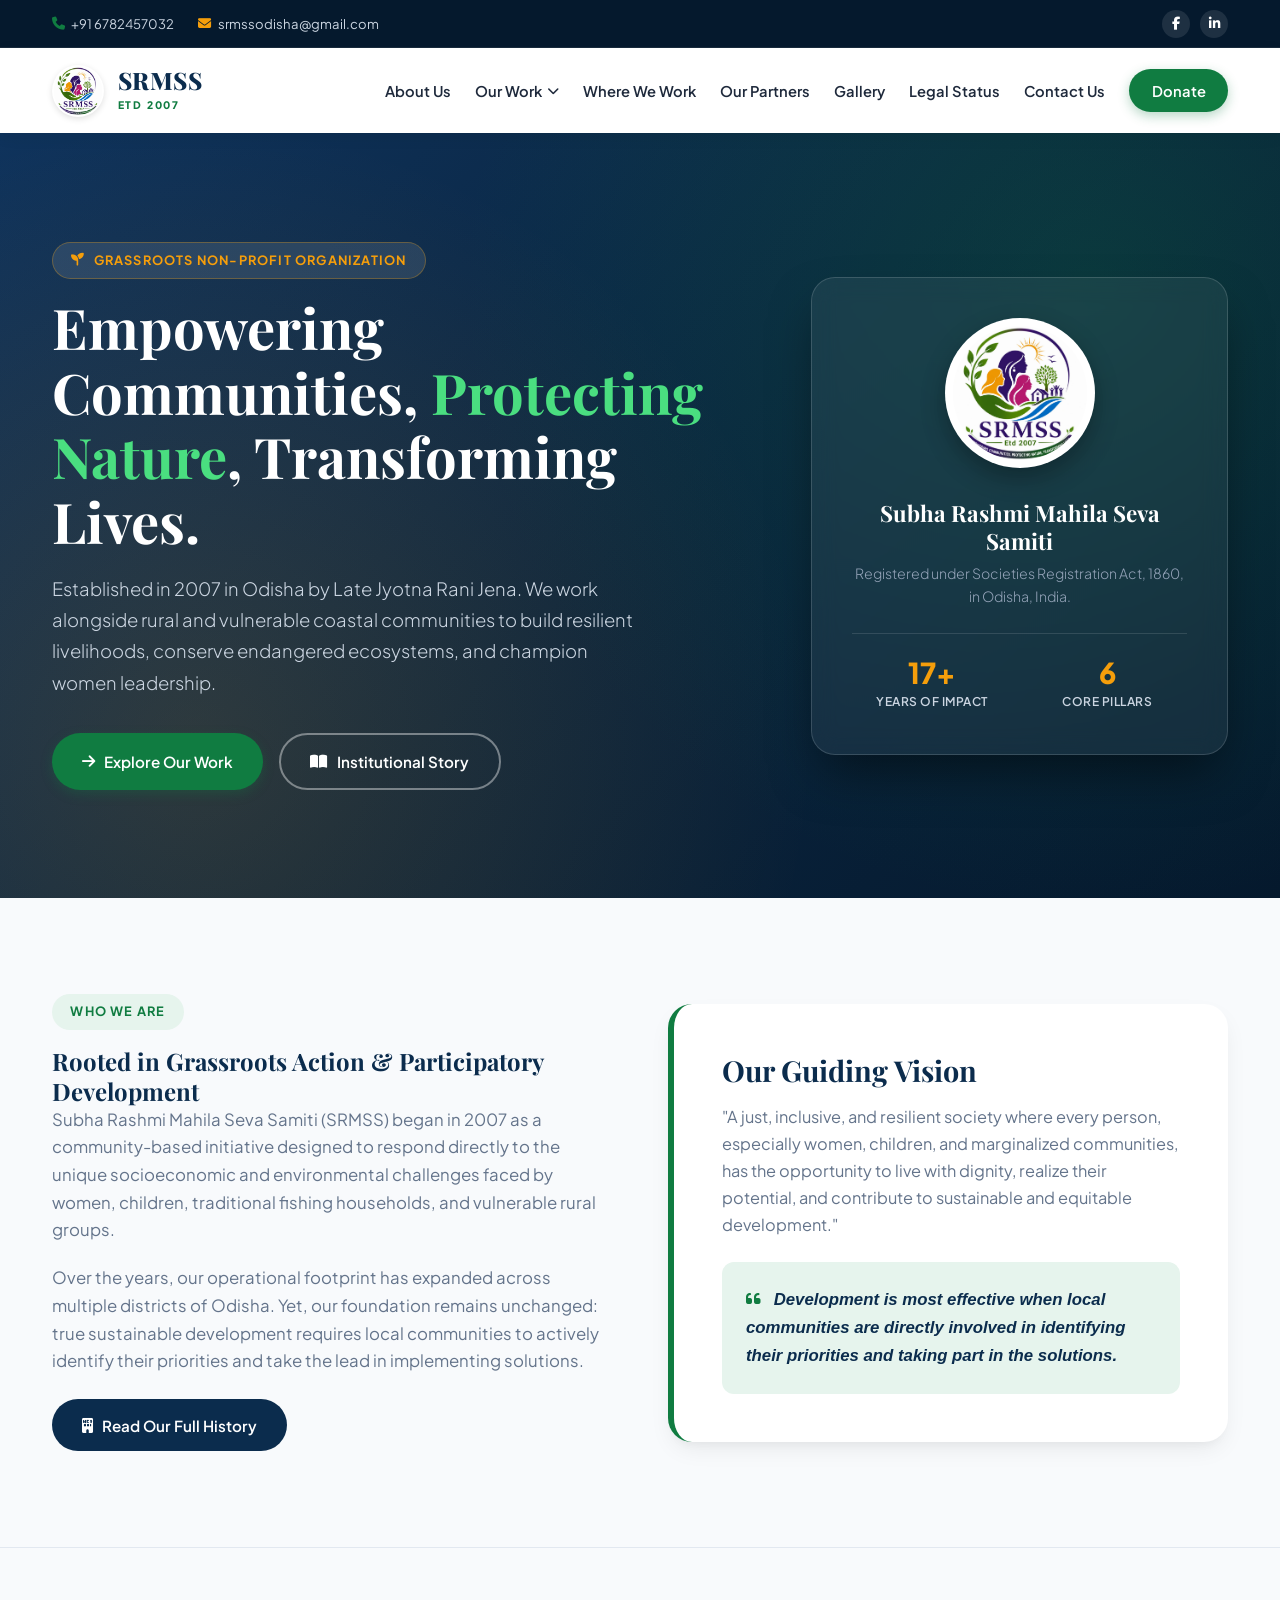
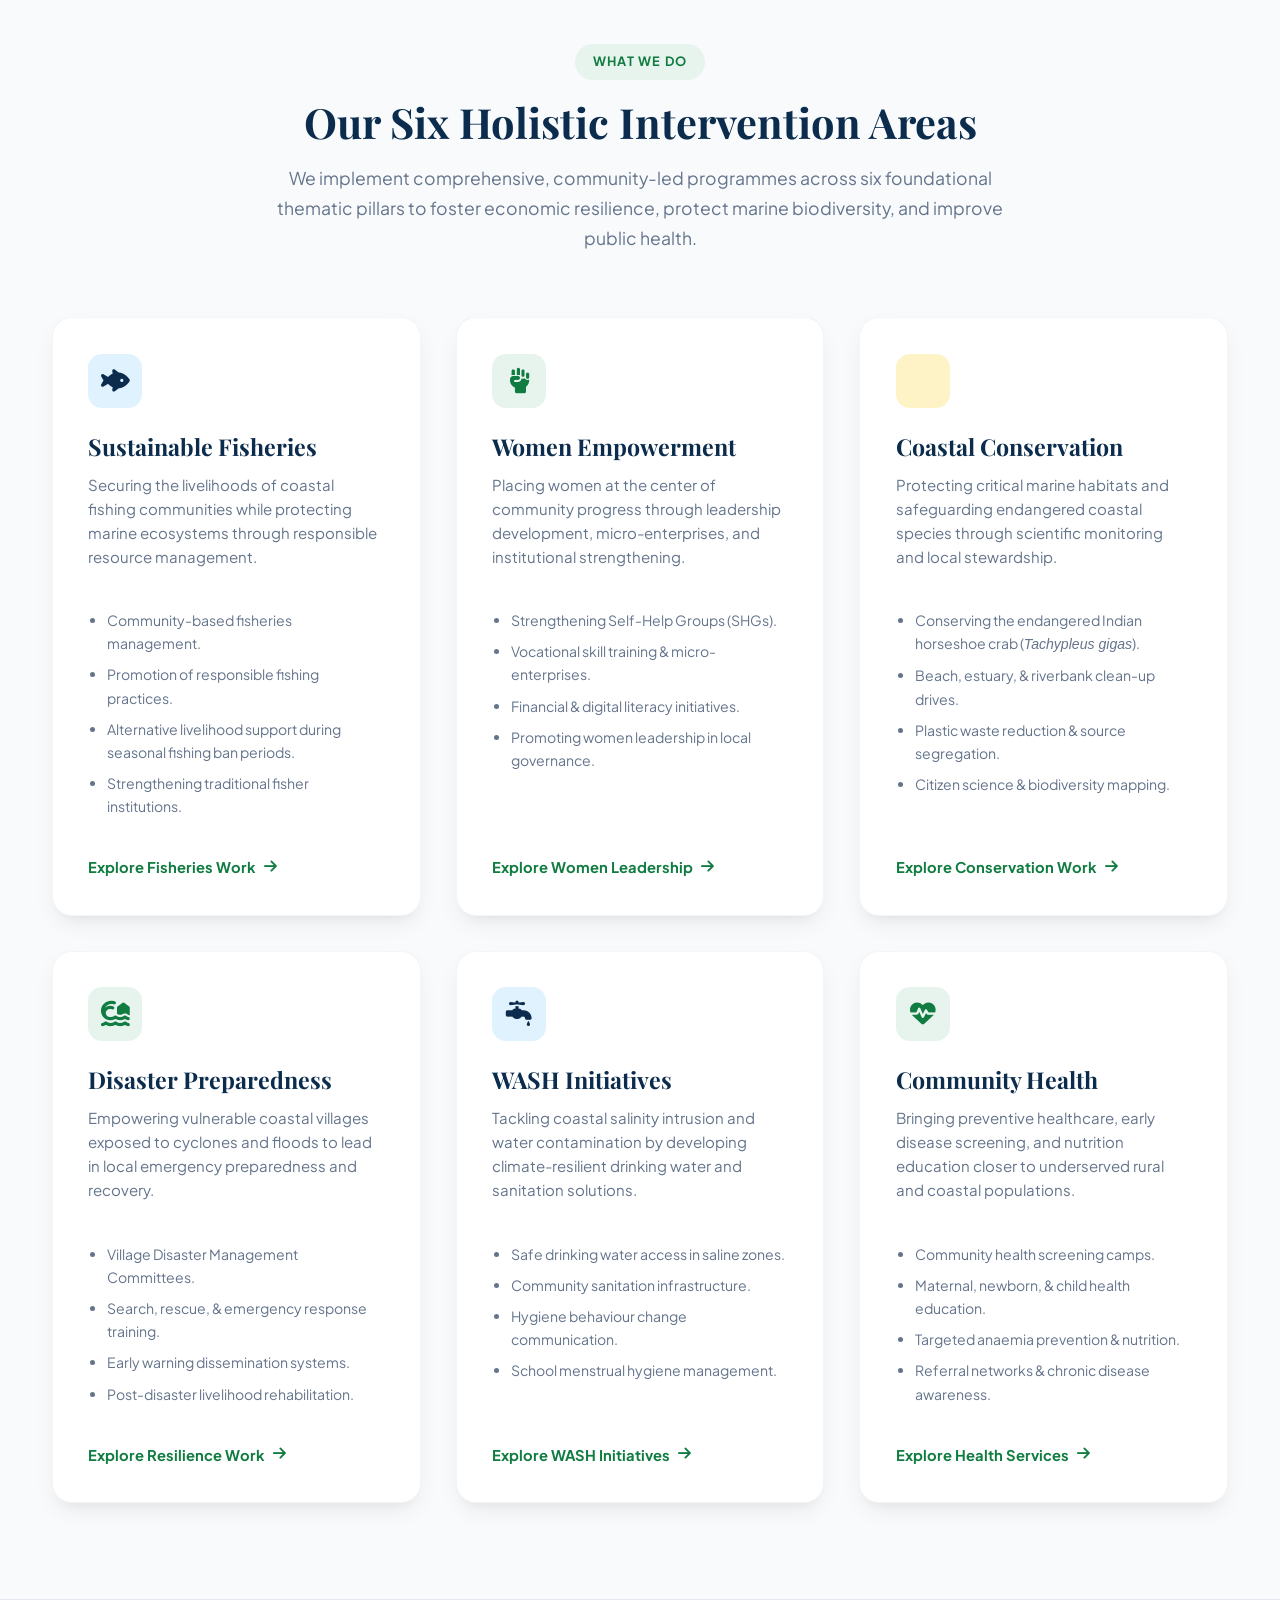
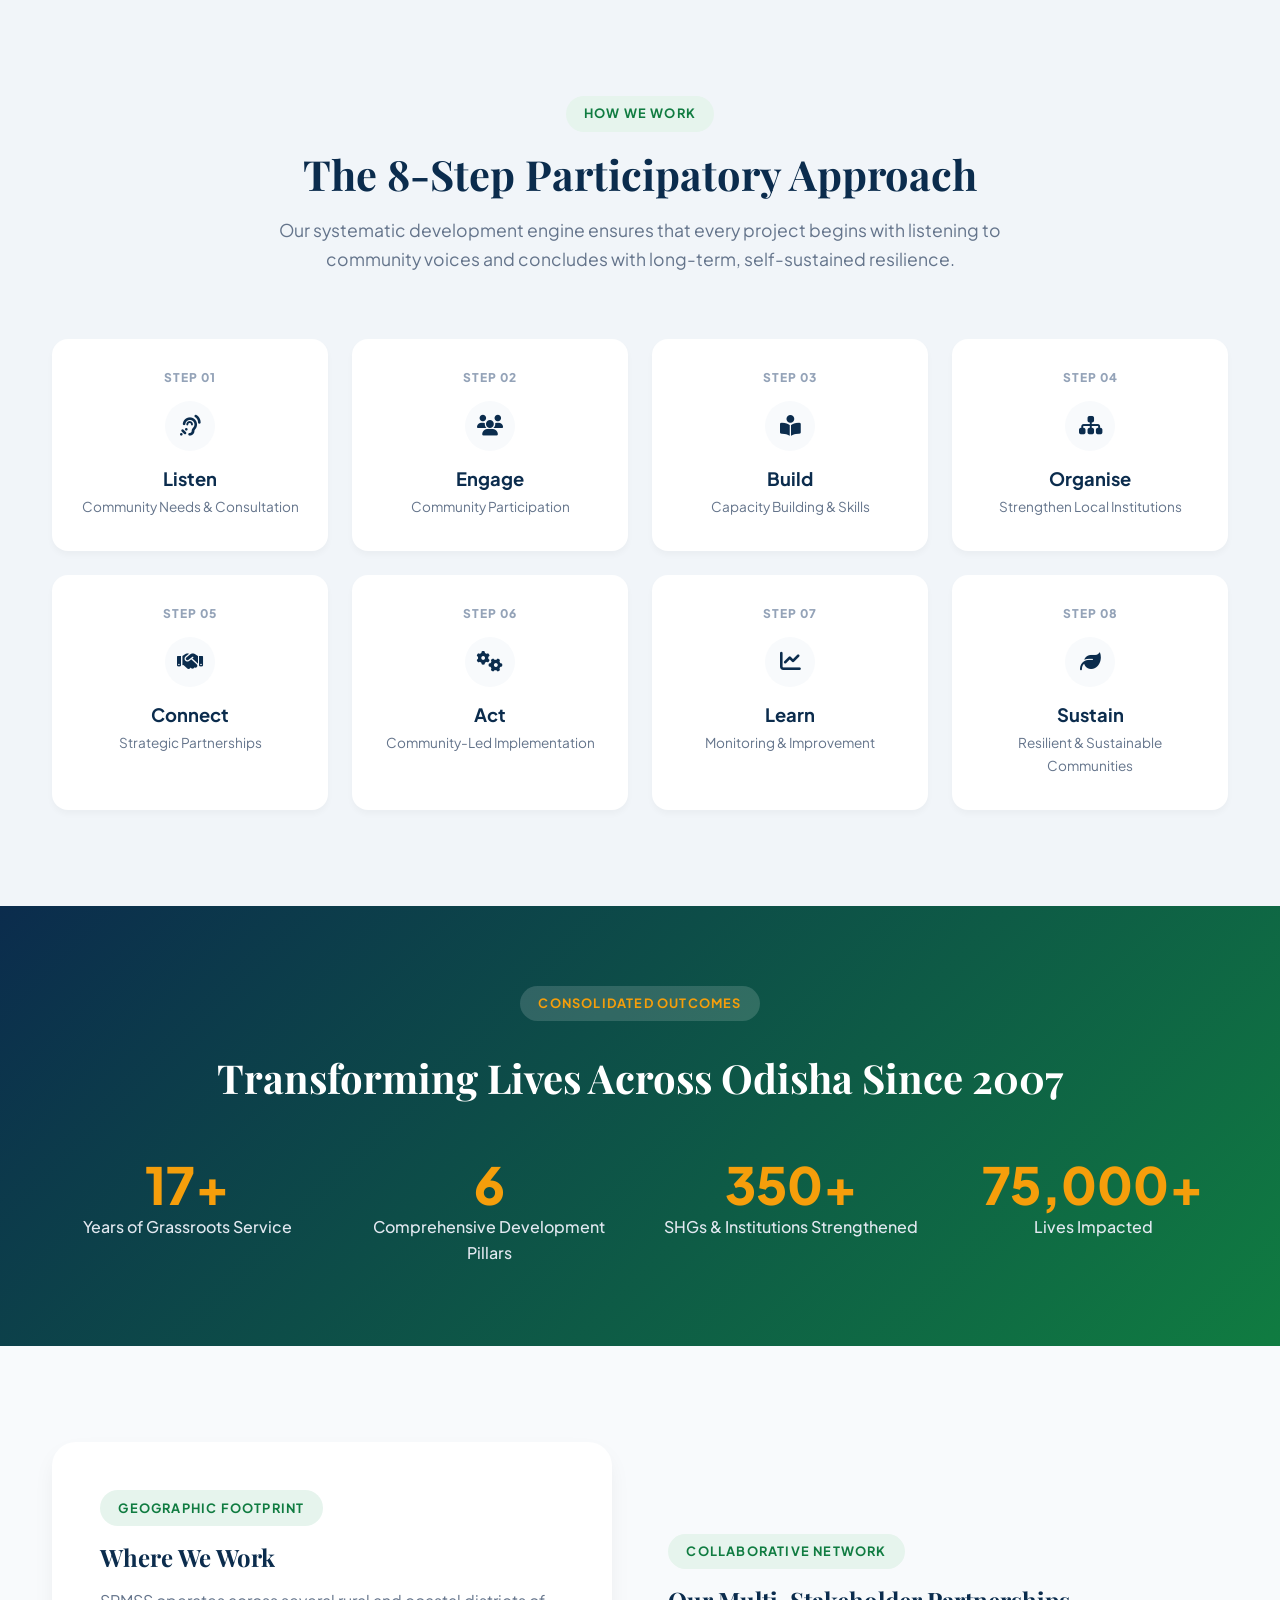
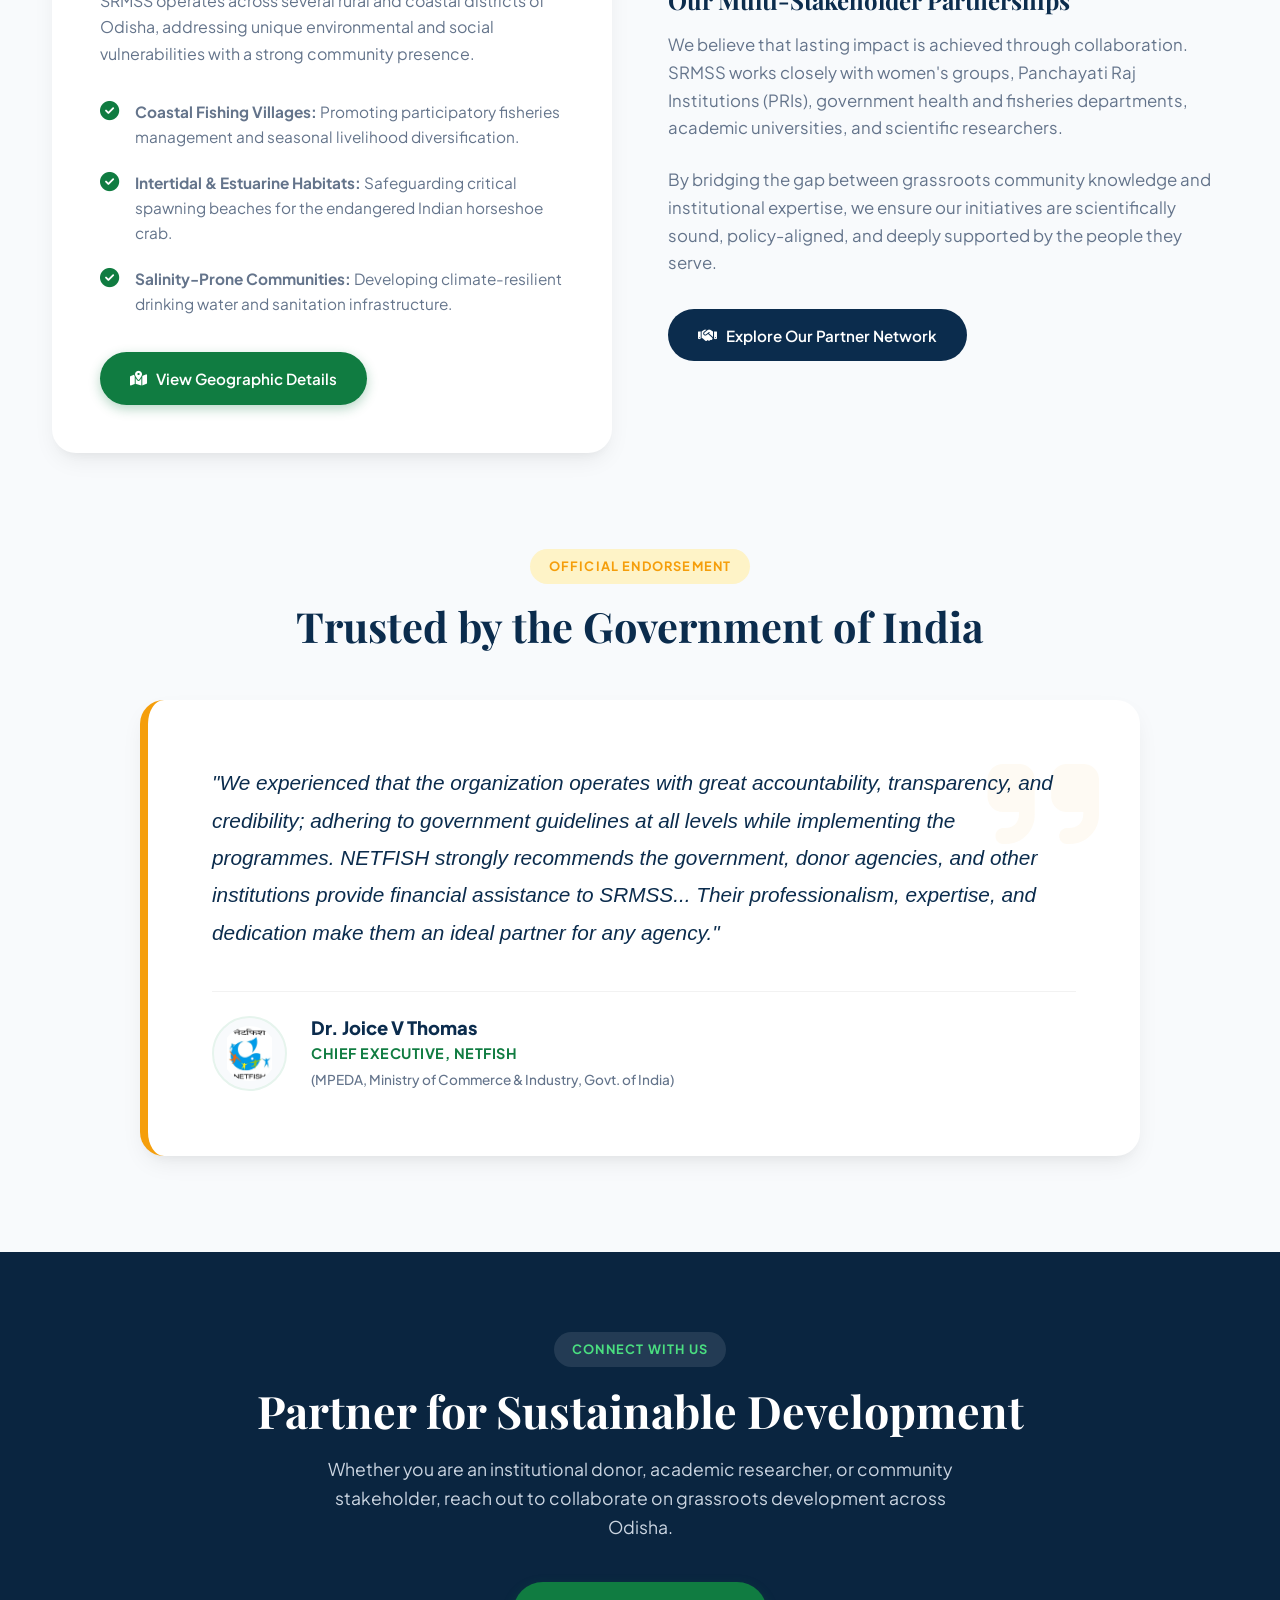
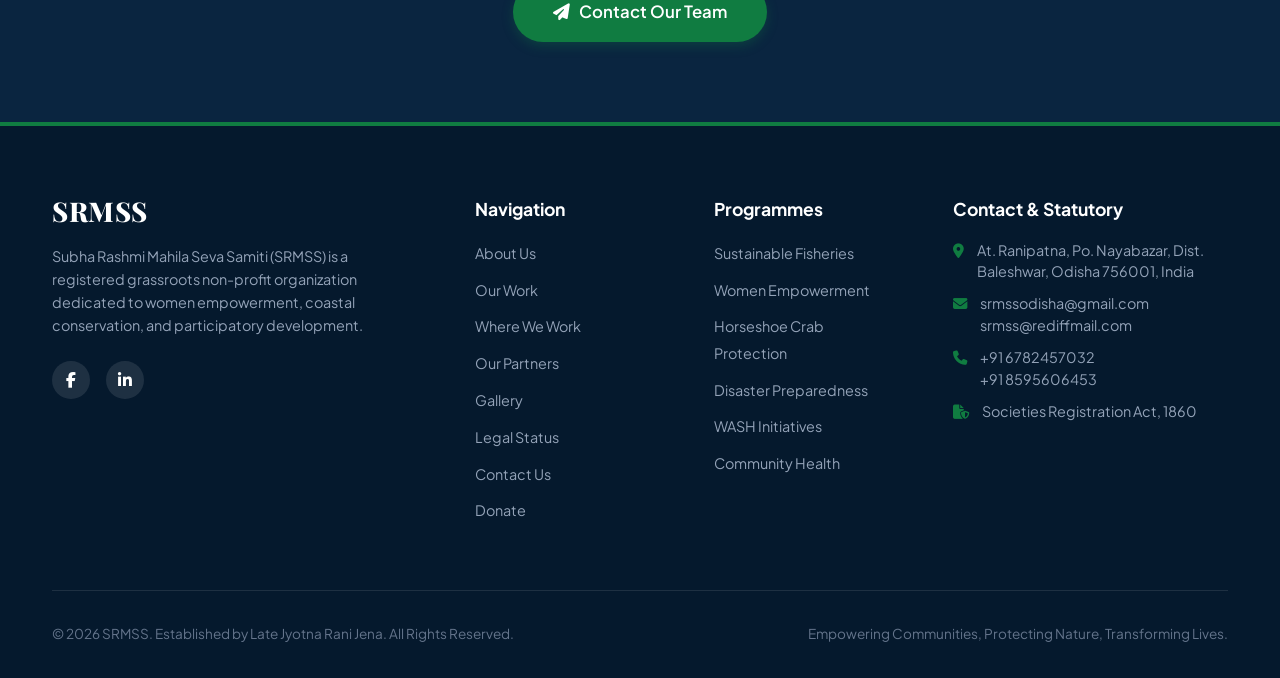
==== commit d874f42f: "Update index.html" ====
--- a/index.html
+++ b/index.html
@@ -270,7 +270,7 @@
     <div class="top-bar">
         <div class="container">
             <div style="display: flex; gap: 1.5rem; align-items: center; flex-wrap: wrap;">
-                <span><i class="fa-solid fa-phone" style="color: var(--accent-green);"></i> +91 8763457103</span>
+                <span><i class="fa-solid fa-phone" style="color: var(--accent-green);"></i> +91 6782457032</span>
                 <span><i class="fa-solid fa-envelope" style="color: var(--accent-gold);"></i> srmssodisha@gmail.com</span>
             </div>
             <div class="social-icons">
@@ -552,18 +552,19 @@
                     <h3>17+</h3>
                     <p>Years of Grassroots Service</p>
                 </div>
-                <div class="impact-item">
-                    <h3>1,000+</h3>
-                    <p>SHGs & Institutions Strengthened</p>
-                </div>
-                <div class="impact-item">
-                    <h3>450M+</h3>
-                    <p>Year Living Fossil Protected (Crab)</p>
-                </div>
-                <div class="impact-item">
+                    <div class="impact-item">
                     <h3>6</h3>
                     <p>Comprehensive Development Pillars</p>
                 </div>
+                <div class="impact-item">
+                    <h3>350+</h3>
+                    <p>SHGs & Institutions Strengthened</p>
+                </div>
+                <div class="impact-item">
+                    <h3>75,000+</h3>
+                    <p>Lives Impacted</p>
+                </div>
+         
             </div>
         </div>
     </section>
@@ -677,7 +678,7 @@
                     <ul class="footer-contact">
                         <li><i class="fa-solid fa-location-dot"></i> <span>At. Ranipatna, Po. Nayabazar, Dist. Baleshwar, Odisha 756001, India</span></li>
                         <li><i class="fa-solid fa-envelope"></i> <span>srmssodisha@gmail.com<br>srmss@rediffmail.com</span></li>
-                        <li><i class="fa-solid fa-phone"></i> <span>+91 8763457103<br>+91 9437989271</span></li>
+                        <li><i class="fa-solid fa-phone"></i> <span>+91 6782457032<br>+91 8595606453</span></li>
                         <li><i class="fa-solid fa-file-shield"></i> <span>Societies Registration Act, 1860</span></li>
                     </ul>
                 </div>
